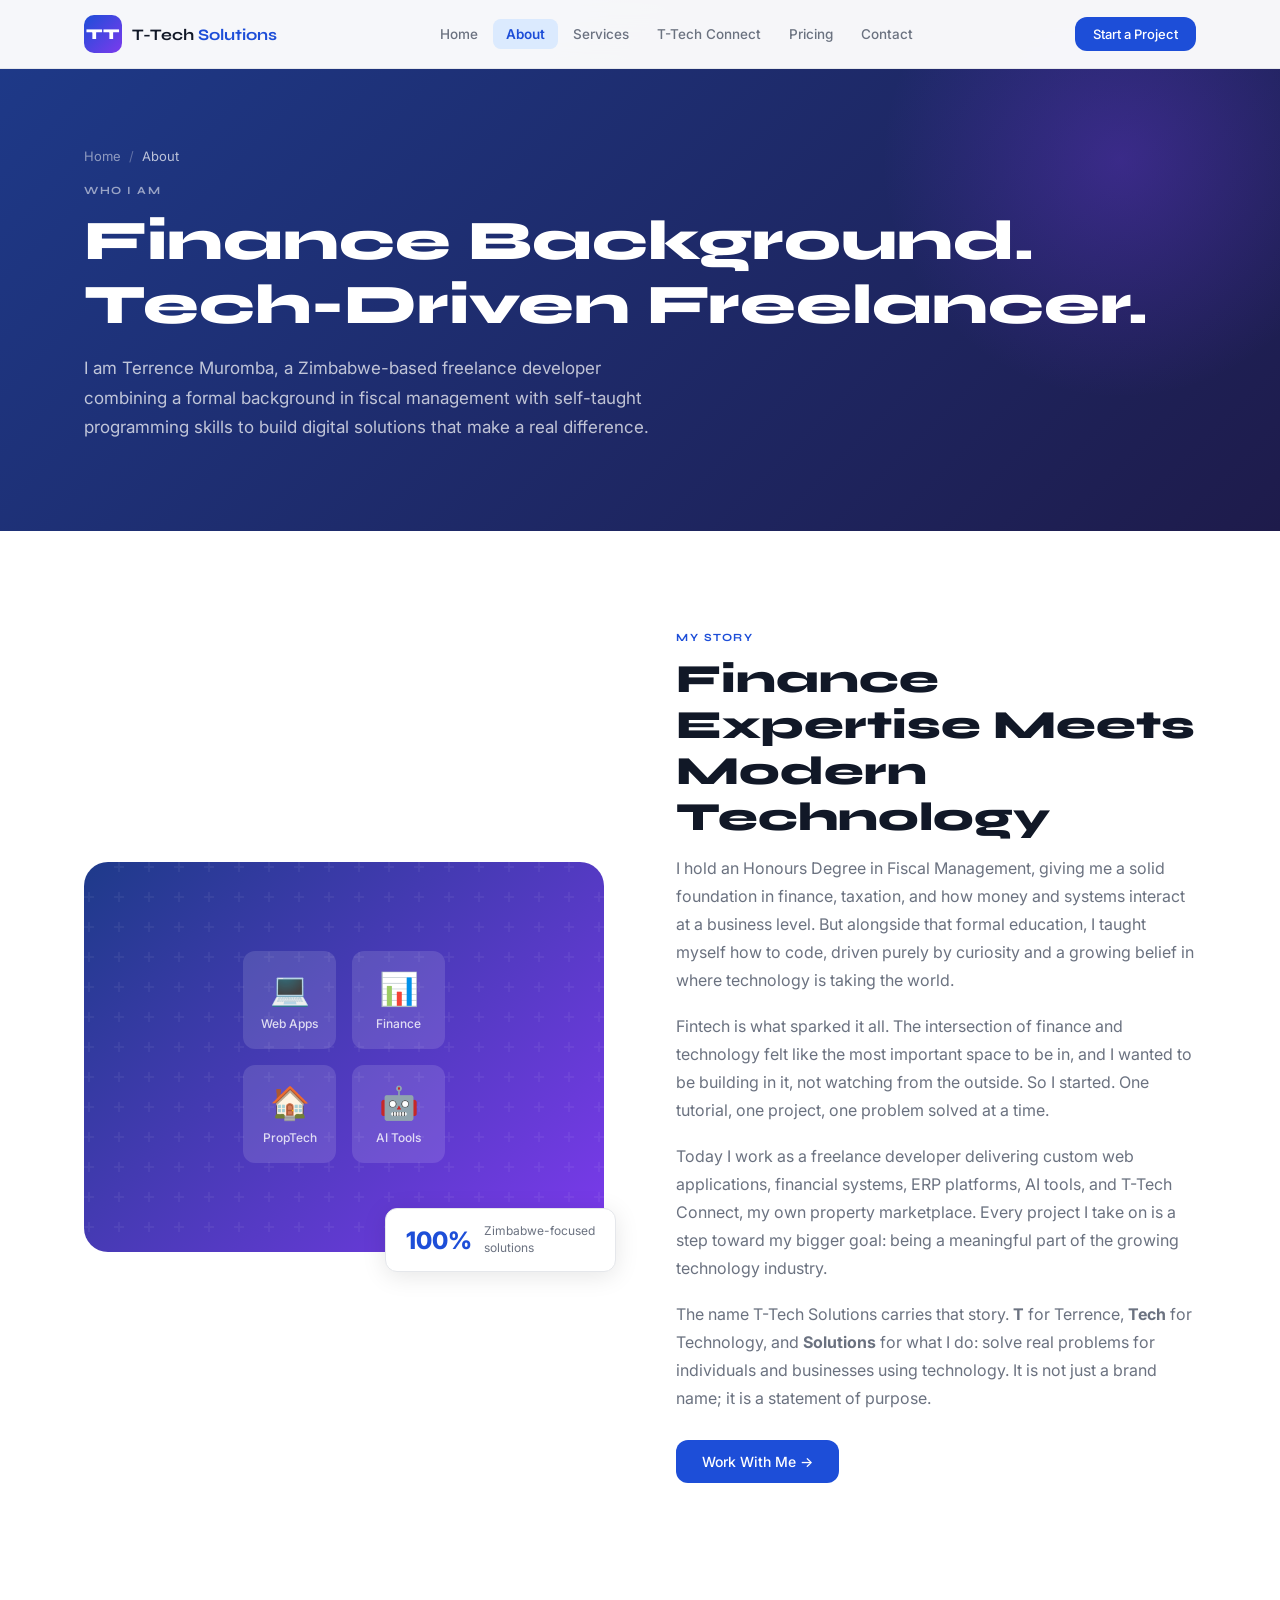
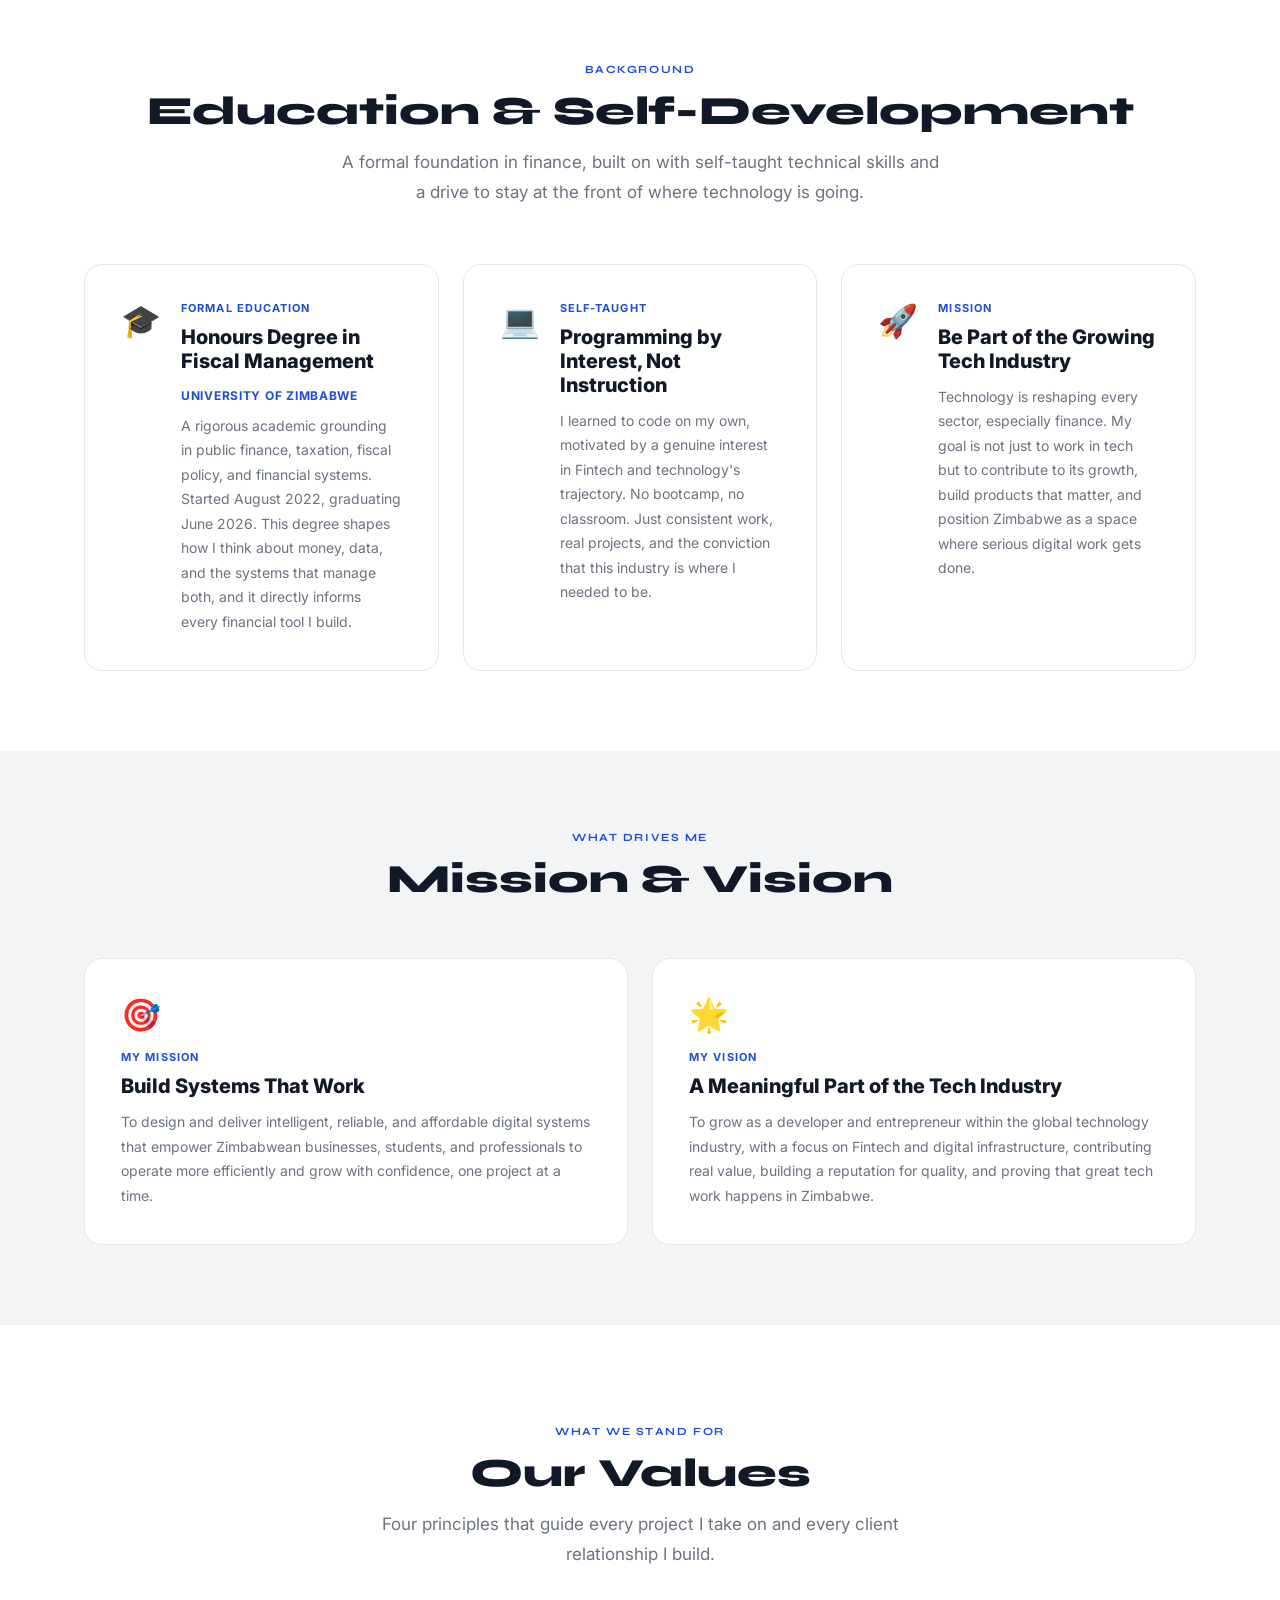
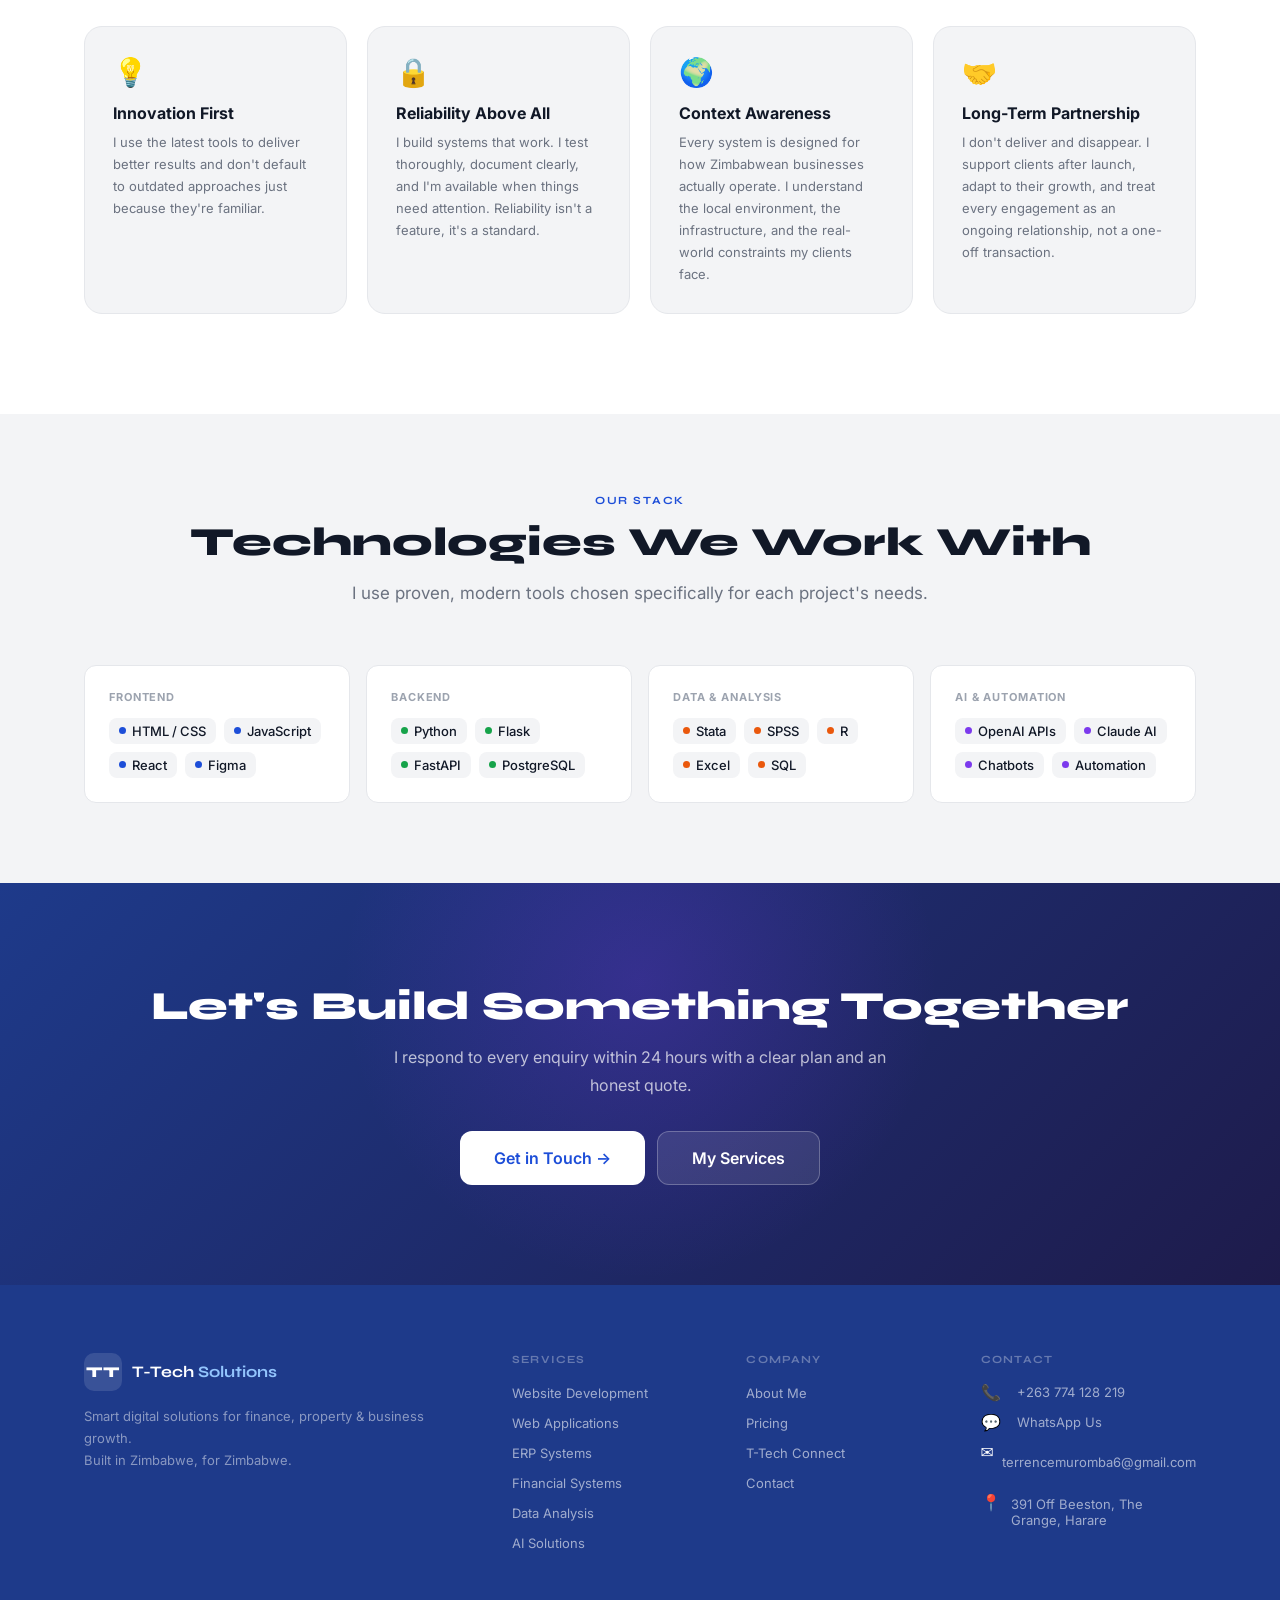
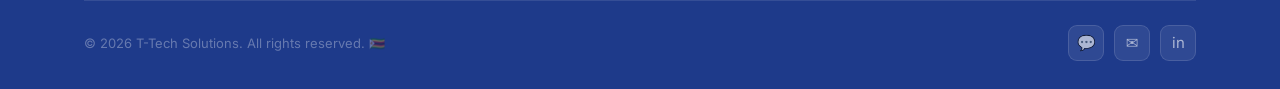
==== about.html @ e2981511 "to personel website" ====
<!DOCTYPE html>
<html lang="en">
<head>
  <meta charset="UTF-8"/>
  <meta name="viewport" content="width=device-width, initial-scale=1.0"/>
  <title>About — T-Tech Solutions</title>
  <meta name="description" content="Terrence Muromba is a Zimbabwe-based freelance developer with an Honours degree in Fiscal Management and a self-taught background in programming, driven by a passion for Fintech and technology."/>
  <link rel="preconnect" href="https://fonts.googleapis.com"/>
  <link href="https://fonts.googleapis.com/css2?family=Inter:wght@300;400;500;600;700;800&family=Syne:wght@600;700;800&display=swap" rel="stylesheet"/>
  <link rel="stylesheet" href="styles.css"/>
  <style>
    .about-grid { display:grid; grid-template-columns:1fr 1fr; gap:72px; align-items:center; padding:100px 0; }
    .about-visual { background:linear-gradient(135deg,var(--primary-dark),var(--accent)); border-radius:var(--radius-xl); aspect-ratio:4/3; display:flex; align-items:center; justify-content:center; position:relative; overflow:hidden; }
    .about-visual::before { content:''; position:absolute; inset:0; background:url("data:image/svg+xml,%3Csvg width='60' height='60' viewBox='0 0 60 60' xmlns='http://www.w3.org/2000/svg'%3E%3Cg fill='%23ffffff' fill-opacity='0.05'%3E%3Cpath d='M36 34v-4h-2v4h-4v2h4v4h2v-4h4v-2h-4zm0-30V0h-2v4h-4v2h4v4h2V6h4V4h-4zM6 34v-4H4v4H0v2h4v4h2v-4h4v-2H6zM6 4V0H4v4H0v2h4v4h2V6h4V4H6z'/%3E%3C/g%3E%3C/svg%3E"); }
    .icon-grid { display:grid; grid-template-columns:1fr 1fr; gap:16px; padding:32px; position:relative; z-index:1; }
    .icon-cell { background:rgba(255,255,255,.12); border-radius:12px; padding:18px; text-align:center; }
    .icon-cell .emoji { font-size:32px; margin-bottom:8px; }
    .icon-cell .label { font-size:12px; color:rgba(255,255,255,.8); font-weight:500; }
    .about-pill { position:absolute; bottom:-20px; right:-12px; background:#fff; border-radius:12px; box-shadow:var(--shadow-md); border:1px solid var(--border); padding:14px 20px; display:flex; align-items:center; gap:12px; }
    .pill-num { font-family:'Inter',sans-serif; font-size:24px; font-weight:800; color:var(--primary); }
    .pill-lbl { font-size:12px; color:var(--text-sec); line-height:1.4; }
    .about-visual-wrap { position:relative; }
    @media(max-width:900px){ .about-grid{grid-template-columns:1fr;} }

    .mission-vision { padding:80px 0; background:var(--bg); }
    .mv-grid { display:grid; grid-template-columns:1fr 1fr; gap:24px; }
    .mv-card { background:var(--white); border-radius:var(--radius-lg); padding:36px; border:1px solid var(--border); }
    .mv-icon { font-size:32px; margin-bottom:16px; }
    .mv-label { font-family:'Inter',sans-serif; font-size:11px; font-weight:700; letter-spacing:.1em; text-transform:uppercase; color:var(--primary); margin-bottom:10px; }
    .mv-title { font-family:'Inter',sans-serif; font-size:20px; font-weight:800; margin-bottom:12px; }
    .mv-text { font-size:14px; line-height:1.75; color:var(--text-sec); }
    @media(max-width:640px){ .mv-grid{grid-template-columns:1fr;} }

    .values { padding:100px 0; background:var(--white); }
    .values-grid { display:grid; grid-template-columns:repeat(auto-fit,minmax(240px,1fr)); gap:20px; }
    .val-card { background:var(--bg); border-radius:var(--radius-lg); padding:28px; border:1px solid var(--border); transition:all .25s; }
    .val-card:hover { background:var(--white); box-shadow:var(--shadow-md); transform:translateY(-3px); }
    .val-icon { font-size:28px; margin-bottom:14px; }
    .val-title { font-family:'Inter',sans-serif; font-size:16px; font-weight:700; margin-bottom:8px; }
    .val-desc { font-size:13px; color:var(--text-sec); line-height:1.7; }

    .stack { padding:80px 0; background:var(--bg); }
    .stack-grid { display:grid; grid-template-columns:repeat(auto-fit,minmax(200px,1fr)); gap:16px; }
    .stack-cat { background:var(--white); border-radius:var(--radius); padding:24px; border:1px solid var(--border); }
    .stack-label { font-size:11px; font-weight:700; letter-spacing:.08em; text-transform:uppercase; color:var(--text-muted); margin-bottom:14px; }
    .stack-items { display:flex; flex-wrap:wrap; gap:8px; }
    .stack-item { display:flex; align-items:center; gap:6px; font-size:13px; font-weight:500; background:var(--bg); padding:5px 10px; border-radius:8px; }
    .s-dot { width:7px; height:7px; border-radius:50%; flex-shrink:0; }
    .dot-blue{background:var(--primary);} .dot-green{background:var(--green);} .dot-purple{background:#7c3aed;} .dot-orange{background:#ea580c;}
  </style>
</head>
<body>

<!-- NAV -->
<nav>
  <div class="container">
    <div class="nav-inner">
      <a href="index.html" class="nav-logo">
        <div class="logo-mark">TT</div>
        <span class="logo-name">T-Tech <span>Solutions</span></span>
      </a>
      <div class="nav-links">
        <a href="index.html">Home</a>
        <a href="about.html" class="active">About</a>
        <a href="services.html">Services</a>
        <a href="connect.html">T-Tech Connect</a>
        <a href="pricing.html">Pricing</a>
        <a href="contact.html">Contact</a>
      </div>
      <div class="nav-cta"><a href="contact.html" class="btn btn-primary btn-sm">Start a Project</a></div>
      <button class="hamburger" aria-label="Open menu" aria-expanded="false">
        <svg width="22" height="22" viewBox="0 0 24 24" fill="none" stroke="#374151" stroke-width="2"><line x1="3" y1="6" x2="21" y2="6"/><line x1="3" y1="12" x2="21" y2="12"/><line x1="3" y1="18" x2="21" y2="18"/></svg>
      </button>
    </div>
  </div>
</nav>
<div class="mobile-menu">
  <a href="index.html">Home</a><a href="about.html" class="active">About</a><a href="services.html">Services</a>
  <a href="connect.html">T-Tech Connect</a><a href="pricing.html">Pricing</a><a href="contact.html">Contact</a>
  <a href="contact.html" class="btn btn-primary btn-full" style="margin-top:20px;">Start a Project</a>
</div>

<!-- PAGE HERO -->
<section class="page-hero">
  <div class="container">
    <div class="page-hero-content">
      <div class="breadcrumb"><a href="index.html">Home</a><span>/</span><span style="color:rgba(255,255,255,.7);">About</span></div>
      <span class="eyebrow">Who I Am</span>
      <h1>Finance Background.<br/>Tech-Driven Freelancer.</h1>
      <p class="lead">I am Terrence Muromba, a Zimbabwe-based freelance developer combining a formal background in fiscal management with self-taught programming skills to build digital solutions that make a real difference.</p>
    </div>
  </div>
</section>

<!-- ABOUT SECTION -->
<div class="container">
  <div class="about-grid">
    <div class="about-visual-wrap reveal">
      <div class="about-visual">
        <div class="icon-grid">
          <div class="icon-cell"><div class="emoji">💻</div><div class="label">Web Apps</div></div>
          <div class="icon-cell"><div class="emoji">📊</div><div class="label">Finance</div></div>
          <div class="icon-cell"><div class="emoji">🏠</div><div class="label">PropTech</div></div>
          <div class="icon-cell"><div class="emoji">🤖</div><div class="label">AI Tools</div></div>
        </div>
      </div>
      <div class="about-pill">
        <div class="pill-num">100%</div>
        <div class="pill-lbl">Zimbabwe-focused<br/>solutions</div>
      </div>
    </div>
    <div class="reveal s1">
      <span class="eyebrow">My Story</span>
      <h2>Finance Expertise Meets Modern Technology</h2>
      <p style="margin-bottom:18px;">I hold an Honours Degree in Fiscal Management, giving me a solid foundation in finance, taxation, and how money and systems interact at a business level. But alongside that formal education, I taught myself how to code, driven purely by curiosity and a growing belief in where technology is taking the world.</p>
      <p style="margin-bottom:18px;">Fintech is what sparked it all. The intersection of finance and technology felt like the most important space to be in, and I wanted to be building in it, not watching from the outside. So I started. One tutorial, one project, one problem solved at a time.</p>
      <p style="margin-bottom:18px;">Today I work as a freelance developer delivering custom web applications, financial systems, ERP platforms, AI tools, and T-Tech Connect, my own property marketplace. Every project I take on is a step toward my bigger goal: being a meaningful part of the growing technology industry.</p>
      <p>The name T-Tech Solutions carries that story. <strong>T</strong> for Terrence, <strong>Tech</strong> for Technology, and <strong>Solutions</strong> for what I do: solve real problems for individuals and businesses using technology. It is not just a brand name; it is a statement of purpose.</p>
      <div style="margin-top:28px;">
        <a href="contact.html" class="btn btn-primary">Work With Me →</a>
      </div>
    </div>
  </div>
</div>

<!-- EDUCATION & BACKGROUND -->
<section style="padding:80px 0;background:var(--white);">
  <div class="container">
    <div class="section-header text-center reveal">
      <span class="eyebrow">Background</span>
      <h2>Education &amp; Self-Development</h2>
      <p class="lead">A formal foundation in finance, built on with self-taught technical skills and a drive to stay at the front of where technology is going.</p>
    </div>
    <div style="display:grid;grid-template-columns:repeat(auto-fit,minmax(280px,1fr));gap:24px;margin-top:40px;">
      <div class="mv-card reveal" style="display:flex;gap:20px;align-items:flex-start;">
        <div style="font-size:32px;flex-shrink:0;">🎓</div>
        <div>
          <div class="mv-label">Formal Education</div>
          <div class="mv-title">Honours Degree in Fiscal Management</div>
          <p style="font-size:12px;font-weight:700;color:var(--primary);margin-bottom:8px;text-transform:uppercase;letter-spacing:.06em;">University of Zimbabwe</p>
          <p class="mv-text">A rigorous academic grounding in public finance, taxation, fiscal policy, and financial systems. Started August 2022, graduating June 2026. This degree shapes how I think about money, data, and the systems that manage both, and it directly informs every financial tool I build.</p>
        </div>
      </div>
      <div class="mv-card reveal s1" style="display:flex;gap:20px;align-items:flex-start;">
        <div style="font-size:32px;flex-shrink:0;">💻</div>
        <div>
          <div class="mv-label">Self-Taught</div>
          <div class="mv-title">Programming by Interest, Not Instruction</div>
          <p class="mv-text">I learned to code on my own, motivated by a genuine interest in Fintech and technology's trajectory. No bootcamp, no classroom. Just consistent work, real projects, and the conviction that this industry is where I needed to be.</p>
        </div>
      </div>
      <div class="mv-card reveal s2" style="display:flex;gap:20px;align-items:flex-start;">
        <div style="font-size:32px;flex-shrink:0;">🚀</div>
        <div>
          <div class="mv-label">Mission</div>
          <div class="mv-title">Be Part of the Growing Tech Industry</div>
          <p class="mv-text">Technology is reshaping every sector, especially finance. My goal is not just to work in tech but to contribute to its growth, build products that matter, and position Zimbabwe as a space where serious digital work gets done.</p>
        </div>
      </div>
    </div>
  </div>
</section>

<!-- MISSION & VISION -->
<section class="mission-vision">
  <div class="container">
    <div class="section-header text-center reveal">
      <span class="eyebrow">What Drives Me</span>
      <h2>Mission &amp; Vision</h2>
    </div>
    <div class="mv-grid">
      <div class="mv-card reveal">
        <div class="mv-icon">🎯</div>
        <div class="mv-label">My Mission</div>
        <div class="mv-title">Build Systems That Work</div>
        <p class="mv-text">To design and deliver intelligent, reliable, and affordable digital systems that empower Zimbabwean businesses, students, and professionals to operate more efficiently and grow with confidence, one project at a time.</p>
      </div>
      <div class="mv-card reveal s1">
        <div class="mv-icon">🌟</div>
        <div class="mv-label">My Vision</div>
        <div class="mv-title">A Meaningful Part of the Tech Industry</div>
        <p class="mv-text">To grow as a developer and entrepreneur within the global technology industry, with a focus on Fintech and digital infrastructure, contributing real value, building a reputation for quality, and proving that great tech work happens in Zimbabwe.</p>
      </div>
    </div>
  </div>
</section>

<!-- VALUES -->
<section class="values">
  <div class="container">
    <div class="section-header text-center reveal">
      <span class="eyebrow">What We Stand For</span>
      <h2>Our Values</h2>
      <p class="lead">Four principles that guide every project I take on and every client relationship I build.</p>
    </div>
    <div class="values-grid">
      <div class="val-card reveal">
        <div class="val-icon">💡</div>
        <div class="val-title">Innovation First</div>
        <p class="val-desc">I use the latest tools to deliver better results and don't default to outdated approaches just because they're familiar.</p>
      </div>
      <div class="val-card reveal s1">
        <div class="val-icon">🔒</div>
        <div class="val-title">Reliability Above All</div>
        <p class="val-desc">I build systems that work. I test thoroughly, document clearly, and I'm available when things need attention. Reliability isn't a feature, it's a standard.</p>
      </div>
      <div class="val-card reveal s2">
        <div class="val-icon">🌍</div>
        <div class="val-title">Context Awareness</div>
        <p class="val-desc">Every system is designed for how Zimbabwean businesses actually operate. I understand the local environment, the infrastructure, and the real-world constraints my clients face.</p>
      </div>
      <div class="val-card reveal s3">
        <div class="val-icon">🤝</div>
        <div class="val-title">Long-Term Partnership</div>
        <p class="val-desc">I don't deliver and disappear. I support clients after launch, adapt to their growth, and treat every engagement as an ongoing relationship, not a one-off transaction.</p>
      </div>
    </div>
  </div>
</section>

<!-- TECH STACK -->
<section class="stack">
  <div class="container">
    <div class="section-header text-center reveal">
      <span class="eyebrow">Our Stack</span>
      <h2>Technologies We Work With</h2>
      <p class="lead">I use proven, modern tools chosen specifically for each project's needs.</p>
    </div>
    <div class="stack-grid">
      <div class="stack-cat reveal">
        <div class="stack-label">Frontend</div>
        <div class="stack-items">
          <div class="stack-item"><div class="s-dot dot-blue"></div>HTML / CSS</div>
          <div class="stack-item"><div class="s-dot dot-blue"></div>JavaScript</div>
          <div class="stack-item"><div class="s-dot dot-blue"></div>React</div>
          <div class="stack-item"><div class="s-dot dot-blue"></div>Figma</div>
        </div>
      </div>
      <div class="stack-cat reveal s1">
        <div class="stack-label">Backend</div>
        <div class="stack-items">
          <div class="stack-item"><div class="s-dot dot-green"></div>Python</div>
          <div class="stack-item"><div class="s-dot dot-green"></div>Flask</div>
          <div class="stack-item"><div class="s-dot dot-green"></div>FastAPI</div>
          <div class="stack-item"><div class="s-dot dot-green"></div>PostgreSQL</div>
        </div>
      </div>
      <div class="stack-cat reveal s2">
        <div class="stack-label">Data &amp; Analysis</div>
        <div class="stack-items">
          <div class="stack-item"><div class="s-dot dot-orange"></div>Stata</div>
          <div class="stack-item"><div class="s-dot dot-orange"></div>SPSS</div>
          <div class="stack-item"><div class="s-dot dot-orange"></div>R</div>
          <div class="stack-item"><div class="s-dot dot-orange"></div>Excel</div>
          <div class="stack-item"><div class="s-dot dot-orange"></div>SQL</div>
        </div>
      </div>
      <div class="stack-cat reveal s3">
        <div class="stack-label">AI &amp; Automation</div>
        <div class="stack-items">
          <div class="stack-item"><div class="s-dot dot-purple"></div>OpenAI APIs</div>
          <div class="stack-item"><div class="s-dot dot-purple"></div>Claude AI</div>
          <div class="stack-item"><div class="s-dot dot-purple"></div>Chatbots</div>
          <div class="stack-item"><div class="s-dot dot-purple"></div>Automation</div>
        </div>
      </div>
    </div>
  </div>
</section>

<!-- CTA -->
<section class="cta-section">
  <div class="container">
    <h2>Let's Build Something Together</h2>
    <p>I respond to every enquiry within 24 hours with a clear plan and an honest quote.</p>
    <div class="cta-buttons">
      <a href="contact.html" class="btn btn-white btn-lg">Get in Touch →</a>
      <a href="services.html" class="btn btn-ghost btn-lg">My Services</a>
    </div>
  </div>
</section>

<!-- FOOTER -->
<footer>
  <div class="container">
    <div class="footer-grid">
      <div>
        <div class="footer-logo"><div class="logo-mark">TT</div><span class="logo-name">T-Tech <span>Solutions</span></span></div>
        <p class="footer-tagline">Smart digital solutions for finance, property &amp; business growth.<br/>Built in Zimbabwe, for Zimbabwe.</p>
      </div>
      <div>
        <div class="footer-col-title">Services</div>
        <ul class="footer-links">
          <li><a href="services.html">Website Development</a></li>
          <li><a href="services.html">Web Applications</a></li>
          <li><a href="services.html">ERP Systems</a></li>
          <li><a href="services.html">Financial Systems</a></li>
          <li><a href="services.html">Data Analysis</a></li>
          <li><a href="services.html">AI Solutions</a></li>
        </ul>
      </div>
      <div>
        <div class="footer-col-title">Company</div>
        <ul class="footer-links">
          <li><a href="about.html">About Me</a></li>
          <li><a href="pricing.html">Pricing</a></li>
          <li><a href="connect.html">T-Tech Connect</a></li>
          <li><a href="contact.html">Contact</a></li>
        </ul>
      </div>
      <div>
        <div class="footer-col-title">Contact</div>
        <div class="footer-contact-row">📞 &nbsp;<a href="tel:+263774128219">+263 774 128 219</a></div>
        <div class="footer-contact-row">💬 &nbsp;<a href="https://wa.me/263774128219" target="_blank" rel="noopener">WhatsApp Us</a></div>
        <div class="footer-contact-row">✉️ &nbsp;<a href="mailto:terrencemuromba6@gmail.com">terrencemuromba6@gmail.com</a></div>
        <div class="footer-contact-row">📍 &nbsp;<span>391 Off Beeston, The Grange, Harare</span></div>
      </div>
    </div>
    <div class="footer-bottom">
      <div class="footer-copy">© 2026 T-Tech Solutions. All rights reserved. 🇿🇼</div>
      <div class="footer-social">
        <a href="https://wa.me/263774128219" target="_blank" rel="noopener" class="social-btn">💬</a>
        <a href="mailto:terrencemuromba6@gmail.com" class="social-btn">✉</a>
        <a href="#" class="social-btn">in</a>
      </div>
    </div>
  </div>
</footer>
<script src="script.js"></script>
</body>
</html>
---- styles.css ----
/* ============================================================
   T-Tech Solutions — Shared Stylesheet
   ============================================================ */

@import url('https://fonts.googleapis.com/css2?family=Inter:wght@300;400;500;600;700;800&family=Syne:wght@600;700;800&display=swap');

/* ── Variables ─────────────────────────────────────────────── */
:root {
  --primary:       #1d4ed8;
  --primary-dark:  #1e3a8a;
  --primary-light: #dbeafe;
  --accent:        #7c3aed;
  --green:         #16a34a;
  --green-light:   #dcfce7;
  --text:          #111827;
  --text-sec:      #6b7280;
  --text-muted:    #9ca3af;
  --bg:            #f3f4f6;
  --bg-soft:       #f9fafb;
  --white:         #ffffff;
  --border:        #e5e7eb;
  --shadow-sm:     0 1px 3px rgba(0,0,0,.08), 0 4px 16px rgba(0,0,0,.05);
  --shadow-md:     0 4px 24px rgba(0,0,0,.1);
  --shadow-lg:     0 8px 40px rgba(0,0,0,.13);
  --radius:        12px;
  --radius-lg:     18px;
  --radius-xl:     24px;
}

/* ── Reset ─────────────────────────────────────────────────── */
*, *::before, *::after { margin: 0; padding: 0; box-sizing: border-box; }
html { scroll-behavior: smooth; }
body {
  font-family: 'Inter', system-ui, -apple-system, 'Segoe UI', Roboto, 'Helvetica Neue', Arial, 'Noto Sans', 'Liberation Sans', sans-serif;
  color: var(--text);
  background: var(--white);
  overflow-x: hidden;
  -webkit-font-smoothing: antialiased;
}
img { max-width: 100%; height: auto; display: block; }
a { text-decoration: none; color: inherit; }
ul { list-style: none; }

/* ── Layout ────────────────────────────────────────────────── */
.container { max-width: 1160px; margin: 0 auto; padding: 0 24px; }
.section     { padding: 100px 0; }
.section-sm  { padding: 64px 0; }

/* ── Typography ────────────────────────────────────────────── */
.eyebrow {
  font-family: 'Syne', sans-serif;
  font-size: 11px; font-weight: 700;
  letter-spacing: .14em; text-transform: uppercase;
  color: var(--primary); margin-bottom: 12px;
  display: block;
}
h1, h2, h3, h4 {
  font-family: 'Syne', sans-serif;
  font-weight: 800; line-height: 1.15; color: var(--text);
}
h1 { font-size: clamp(34px, 5vw, 56px); }
h2 { font-size: clamp(26px, 4vw, 40px); margin-bottom: 14px; }
h3 { font-size: clamp(18px, 2.5vw, 22px); font-weight: 700; margin-bottom: 8px; }
h4 { font-size: 15px; font-weight: 700; margin-bottom: 6px; }
p  { line-height: 1.75; color: var(--text-sec); }
.lead {
  font-size: 17px; line-height: 1.75;
  color: var(--text-sec); max-width: 600px;
  margin-top: 12px;
}
.text-center { text-align: center; }
.text-center .lead { margin: 12px auto 0; }
.grad-text {
  background: linear-gradient(135deg, var(--primary), var(--accent));
  -webkit-background-clip: text;
  -webkit-text-fill-color: transparent;
  background-clip: text;
}

/* ── Buttons ───────────────────────────────────────────────── */
.btn {
  display: inline-flex; align-items: center; gap: 8px;
  padding: 13px 26px; border-radius: var(--radius);
  font-size: 14px; font-weight: 500;
  font-family: 'Inter', sans-serif;
  cursor: pointer; border: none;
  transition: all .2s; text-decoration: none;
  white-space: nowrap;
}
.btn-primary  { background: var(--primary); color: #fff; }
.btn-primary:hover { background: var(--primary-dark); transform: translateY(-1px); box-shadow: 0 6px 20px rgba(29,78,216,.3); }
.btn-outline  { background: transparent; color: var(--primary); border: 1.5px solid var(--primary); }
.btn-outline:hover { background: var(--primary-light); }
.btn-white    { background: #fff; color: var(--primary); }
.btn-white:hover { background: var(--primary-light); }
.btn-ghost    { background: rgba(255,255,255,.1); color: #fff; border: 1px solid rgba(255,255,255,.25); }
.btn-ghost:hover { background: rgba(255,255,255,.2); }
.btn-green    { background: var(--green); color: #fff; }
.btn-green:hover { background: #15803d; transform: translateY(-1px); box-shadow: 0 6px 20px rgba(22,163,74,.3); }
.btn-sm   { padding: 9px 18px; font-size: 13px; }
.btn-lg   { padding: 16px 34px; font-size: 16px; font-weight: 600; }
.btn-full { width: 100%; justify-content: center; }

/* ── Badges ────────────────────────────────────────────────── */
.badge { display: inline-block; font-size: 11px; font-weight: 600; letter-spacing: .03em; padding: 4px 12px; border-radius: 99px; }
.badge-blue   { background: var(--primary-light); color: var(--primary); }
.badge-green  { background: var(--green-light);   color: var(--green);   }
.badge-purple { background: #ede9fe; color: #7c3aed; }

/* ── Icon Boxes ────────────────────────────────────────────── */
.icon-box {
  width: 52px; height: 52px; border-radius: 14px;
  display: flex; align-items: center; justify-content: center;
  font-size: 22px; flex-shrink: 0;
}
.ib-blue   { background: var(--primary-light); }
.ib-green  { background: var(--green-light);   }
.ib-purple { background: #ede9fe; }
.ib-orange { background: #ffedd5; }
.ib-teal   { background: #ccfbf1; }
.ib-pink   { background: #fce7f3; }

/* ── Cards ─────────────────────────────────────────────────── */
.card {
  background: var(--white); border-radius: var(--radius-lg);
  border: 1px solid var(--border); overflow: hidden;
}
.card-body { padding: 28px; }
.card-hover { transition: all .25s; position: relative; overflow: hidden; }
.card-hover::before {
  content: ''; position: absolute; top: 0; left: 0; right: 0;
  height: 3px;
  background: linear-gradient(90deg, var(--primary), var(--accent));
  transform: scaleX(0); transform-origin: left; transition: transform .3s;
}
.card-hover:hover { box-shadow: var(--shadow-lg); transform: translateY(-4px); border-color: transparent; }
.card-hover:hover::before { transform: scaleX(1); }

/* ── Check List ────────────────────────────────────────────── */
.check-list { display: flex; flex-direction: column; gap: 12px; }
.check-list li { display: flex; align-items: flex-start; gap: 10px; font-size: 14px; color: var(--text-sec); }
.check-icon {
  width: 20px; height: 20px; border-radius: 6px;
  background: var(--green-light); color: var(--green);
  display: flex; align-items: center; justify-content: center;
  font-size: 11px; font-weight: 700; flex-shrink: 0; margin-top: 1px;
}
.check-icon-dark {
  background: rgba(74,222,128,.15);
  border: 1px solid rgba(74,222,128,.3);
  color: #4ade80;
}

/* ── Section Header ────────────────────────────────────────── */
.section-header { margin-bottom: 56px; }

/* ── Trust Bar ─────────────────────────────────────────────── */
.trust-bar {
  background: var(--bg);
  border-top: 1px solid var(--border);
  border-bottom: 1px solid var(--border);
  padding: 20px 0;
}
.trust-inner {
  display: flex; align-items: center;
  justify-content: center; gap: 40px; flex-wrap: wrap;
}
.trust-item {
  display: flex; align-items: center; gap: 8px;
  font-size: 13px; color: var(--text-sec); font-weight: 500;
}

/* ── Stats Bar ─────────────────────────────────────────────── */
.stats-bar { padding: 56px 0; background: var(--white); }
.stats-grid {
  display: grid; grid-template-columns: repeat(4, 1fr);
  gap: 32px; text-align: center;
}
.stat-num {
  font-family: 'Syne', sans-serif; font-size: 38px;
  font-weight: 800; color: var(--primary);
}
.stat-lbl { font-size: 13px; color: var(--text-muted); margin-top: 4px; }
@media(max-width: 640px) { .stats-grid { grid-template-columns: repeat(2,1fr); } }

/* ── CTA Section ───────────────────────────────────────────── */
.cta-section {
  padding: 100px 0;
  background: linear-gradient(135deg, var(--primary-dark) 0%, #1e1b4b 100%);
  text-align: center; position: relative; overflow: hidden;
}
.cta-section::before {
  content: ''; position: absolute;
  top: -50%; left: 50%; transform: translateX(-50%);
  width: 600px; height: 600px;
  background: radial-gradient(circle, rgba(124,58,237,.25), transparent 70%);
  pointer-events: none;
}
.cta-section h2   { color: #fff; position: relative; }
.cta-section p    { color: rgba(255,255,255,.7); margin: 14px auto 32px; max-width: 520px; position: relative; font-size: 16px; }
.cta-buttons      { display: flex; gap: 12px; justify-content: center; flex-wrap: wrap; position: relative; }

/* ── Form ──────────────────────────────────────────────────── */
.form-group  { margin-bottom: 18px; }
.form-label  { display: block; font-size: 13px; font-weight: 500; color: var(--text); margin-bottom: 6px; }
.form-control {
  width: 100%; background: var(--bg-soft);
  border: 1.5px solid var(--border);
  border-radius: var(--radius); padding: 12px 14px;
  font-size: 14px; color: var(--text);
  font-family: 'Inter', sans-serif;
  transition: all .2s; outline: none;
}
.form-control:focus {
  border-color: var(--primary); background: #fff;
  box-shadow: 0 0 0 3px rgba(29,78,216,.1);
}
textarea.form-control { resize: vertical; min-height: 130px; }
.form-row { display: grid; grid-template-columns: 1fr 1fr; gap: 16px; }
@media(max-width: 640px) { .form-row { grid-template-columns: 1fr; } }

/* ── Page Hero (inner pages) ───────────────────────────────── */
.page-hero {
  padding: 148px 0 88px;
  background: linear-gradient(135deg, var(--primary-dark) 0%, #1e1b4b 100%);
  position: relative; overflow: hidden;
}
.page-hero::before {
  content: ''; position: absolute;
  top: -80px; right: -80px;
  width: 480px; height: 480px;
  background: radial-gradient(circle, rgba(124,58,237,.3), transparent 70%);
  pointer-events: none;
}
.page-hero-content { position: relative; z-index: 1; }
.page-hero .eyebrow { color: rgba(255,255,255,.55); }
.page-hero h1 { color: #fff; margin-bottom: 16px; }
.page-hero .lead { color: rgba(255,255,255,.72); }

/* ── Breadcrumb ────────────────────────────────────────────── */
.breadcrumb { display: flex; align-items: center; gap: 8px; margin-bottom: 20px; }
.breadcrumb a { font-size: 13px; color: rgba(255,255,255,.5); transition: color .2s; }
.breadcrumb a:hover { color: rgba(255,255,255,.9); }
.breadcrumb span { font-size: 13px; color: rgba(255,255,255,.3); }

/* ── NAV ───────────────────────────────────────────────────── */
nav {
  position: fixed; top: 0; left: 0; right: 0; z-index: 200;
  background: rgba(255,255,255,.96);
  backdrop-filter: blur(16px);
  border-bottom: 1px solid var(--border);
}
.nav-inner {
  display: flex; align-items: center;
  justify-content: space-between; height: 68px;
}
.nav-logo { display: flex; align-items: center; gap: 10px; }
.logo-mark {
  width: 38px; height: 38px; border-radius: 10px;
  background: linear-gradient(135deg, var(--primary), var(--accent));
  display: flex; align-items: center; justify-content: center;
  color: #fff; font-family: 'Syne', sans-serif;
  font-weight: 800; font-size: 15px; flex-shrink: 0;
}
.logo-name { font-family: 'Syne', sans-serif; font-weight: 700; font-size: 16px; color: var(--text); }
.logo-name span { color: var(--primary); }
.nav-links { display: flex; align-items: center; gap: 2px; }
.nav-links a {
  font-size: 13.5px; color: var(--text-sec);
  padding: 7px 13px; border-radius: 8px;
  font-weight: 500; transition: all .18s;
}
.nav-links a:hover { color: var(--primary); background: var(--primary-light); }
.nav-links a.active { color: var(--primary); background: var(--primary-light); font-weight: 600; }
.nav-cta { display: flex; align-items: center; gap: 10px; }
.hamburger { display: none; background: none; border: none; cursor: pointer; padding: 6px; }
.mobile-menu {
  display: none; position: fixed;
  top: 68px; left: 0; right: 0; bottom: 0;
  background: #fff; z-index: 199;
  padding: 20px 24px; overflow-y: auto;
  flex-direction: column; gap: 4px;
}
.mobile-menu.open { display: flex; }
.mobile-menu a {
  font-size: 16px; font-weight: 500; color: var(--text);
  padding: 14px 0; border-bottom: 1px solid var(--border);
}
.mobile-menu a.active { color: var(--primary); }
.mobile-menu .btn { margin-top: 20px; }
@media(max-width: 860px) {
  .nav-links, .nav-cta { display: none; }
  .hamburger { display: block; }
}

/* ── FOOTER ────────────────────────────────────────────────── */
footer { background: var(--primary-dark); color: #fff; padding: 68px 0 28px; }
.footer-grid {
  display: grid;
  grid-template-columns: 2fr 1fr 1fr 1fr;
  gap: 40px; margin-bottom: 48px;
}
.footer-logo { display: flex; align-items: center; gap: 10px; margin-bottom: 14px; }
.footer-logo .logo-mark { background: rgba(255,255,255,.12); }
.footer-logo .logo-name { color: #fff; }
.footer-logo .logo-name span { color: #93c5fd; }
.footer-tagline { font-size: 13px; color: rgba(255,255,255,.48); line-height: 1.7; }
.footer-col-title {
  font-family: 'Syne', sans-serif; font-size: 11px;
  font-weight: 700; letter-spacing: .1em; text-transform: uppercase;
  color: rgba(255,255,255,.32); margin-bottom: 16px;
}
.footer-links { display: flex; flex-direction: column; gap: 10px; }
.footer-links a { font-size: 13px; color: rgba(255,255,255,.58); transition: color .2s; }
.footer-links a:hover { color: #fff; }
.footer-contact-row { display: flex; align-items: center; gap: 8px; margin-bottom: 10px; }
.footer-contact-row a { font-size: 13px; color: rgba(255,255,255,.58); transition: color .2s; }
.footer-contact-row a:hover { color: #fff; }
.footer-contact-row span { font-size: 13px; color: rgba(255,255,255,.58); }
.footer-bottom {
  border-top: 1px solid rgba(255,255,255,.1);
  padding-top: 24px;
  display: flex; align-items: center;
  justify-content: space-between; flex-wrap: wrap; gap: 12px;
}
.footer-copy { font-size: 13px; color: rgba(255,255,255,.32); }
.footer-social { display: flex; gap: 10px; }
.social-btn {
  width: 36px; height: 36px; border-radius: 9px;
  background: rgba(255,255,255,.08);
  border: 1px solid rgba(255,255,255,.12);
  color: rgba(255,255,255,.6);
  display: flex; align-items: center; justify-content: center;
  font-size: 15px; transition: all .2s;
}
.social-btn:hover { background: rgba(255,255,255,.16); color: #fff; }
@media(max-width: 768px) {
  .footer-grid { grid-template-columns: 1fr 1fr; }
  .footer-grid > div:first-child { grid-column: 1/-1; }
}
@media(max-width: 480px) {
  .footer-grid { grid-template-columns: 1fr; }
}

/* ── Scroll Reveal ─────────────────────────────────────────── */
.reveal { opacity: 0; transform: translateY(22px); transition: opacity .6s ease, transform .6s ease; }
.reveal.visible { opacity: 1; transform: none; }
.s1 { transition-delay: .08s; }
.s2 { transition-delay: .16s; }
.s3 { transition-delay: .24s; }
.s4 { transition-delay: .32s; }

/* ── Pulse dot ─────────────────────────────────────────────── */
.pulse-dot { width: 8px; height: 8px; border-radius: 50%; background: var(--green); animation: pulse 2s infinite; }
@keyframes pulse { 0%,100%{opacity:1;transform:scale(1);} 50%{opacity:.55;transform:scale(1.25);} }

/* ── Divider ───────────────────────────────────────────────── */
hr { border: none; border-top: 1px solid var(--border); }
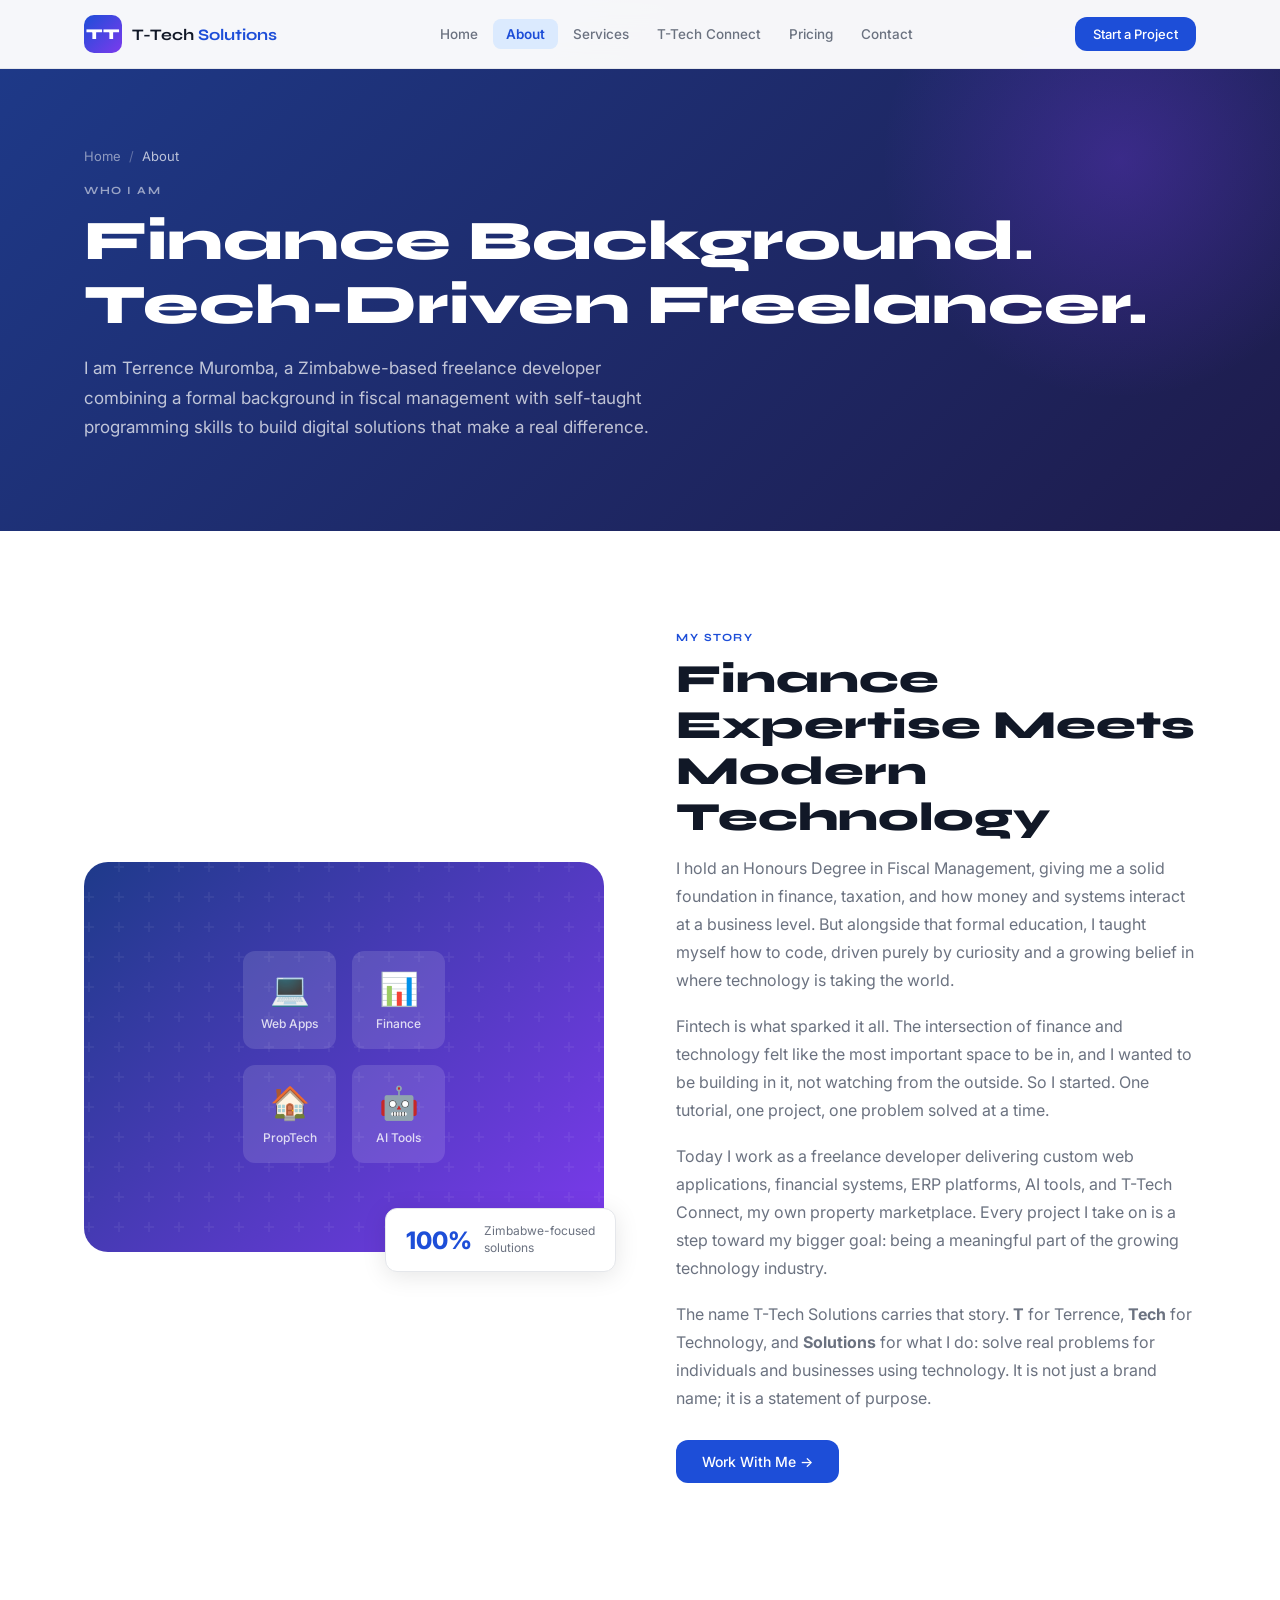
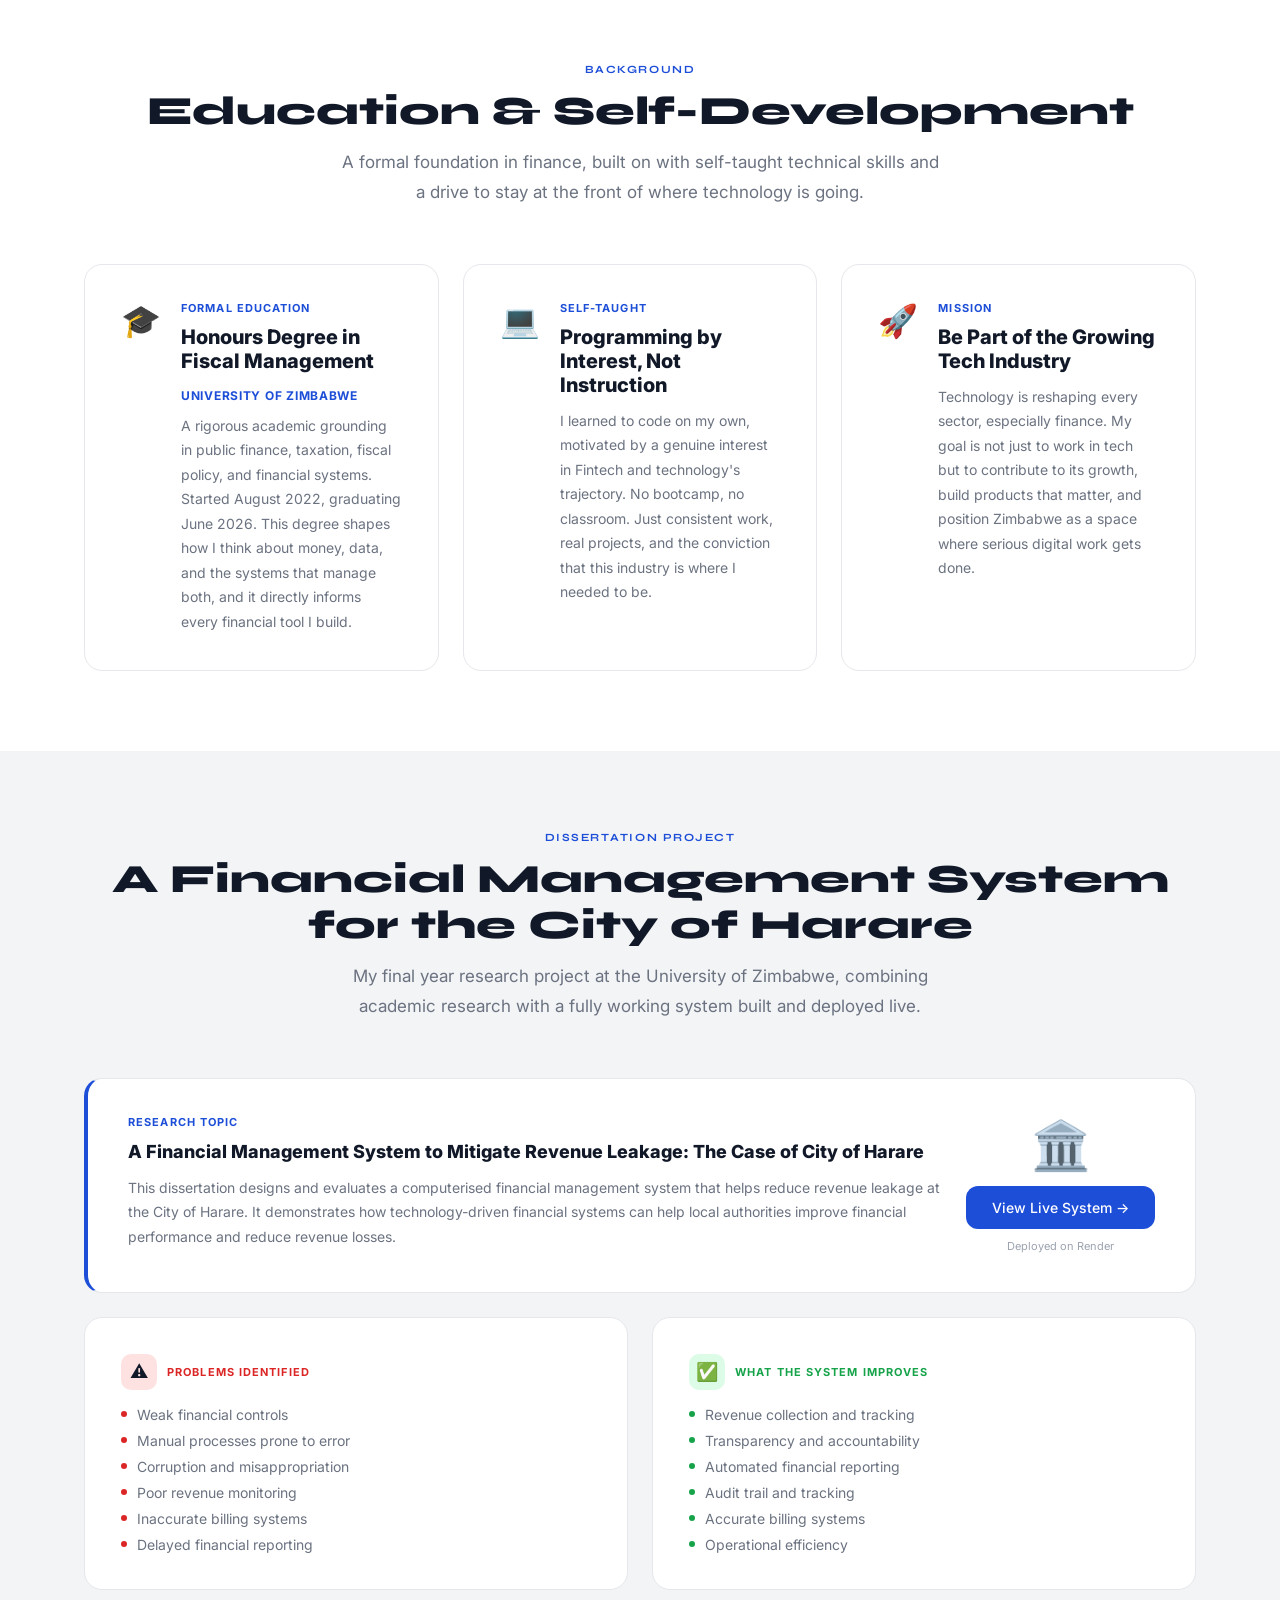
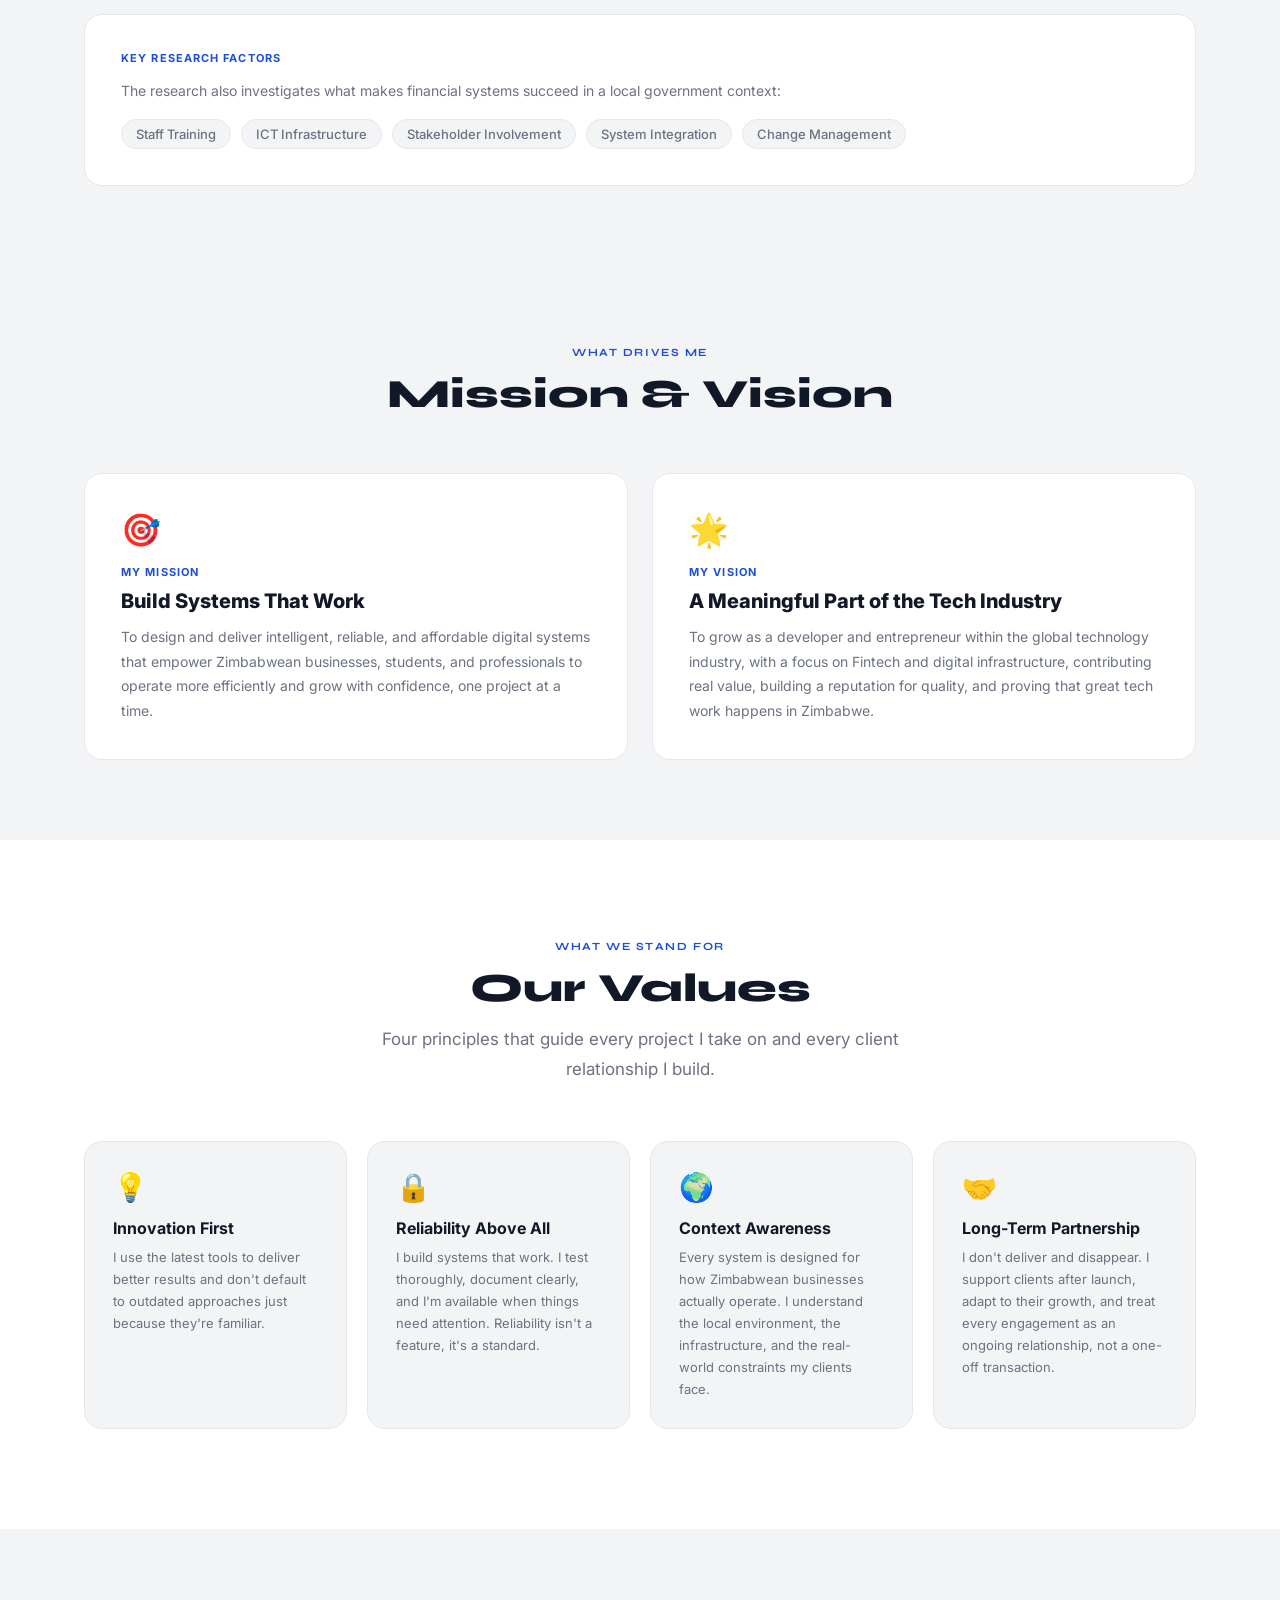
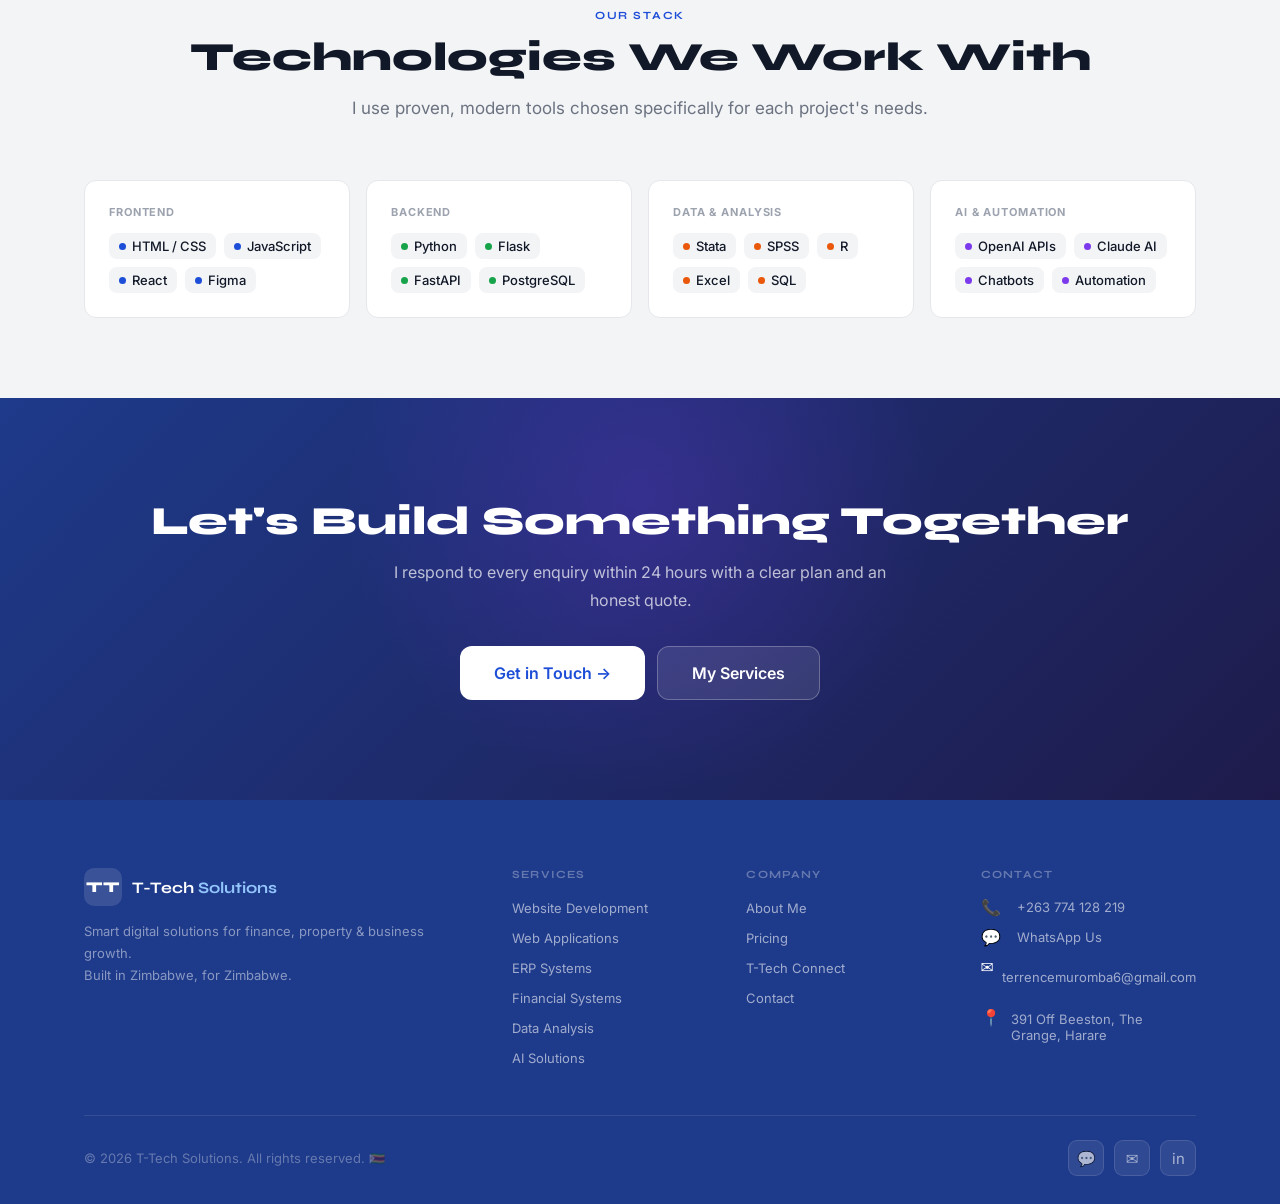
==== commit 96de300c: "COH FMS link" ====
--- a/about.html
+++ b/about.html
@@ -161,6 +161,82 @@
   </div>
 </section>
 
+<!-- DISSERTATION PROJECT -->
+<section style="padding:80px 0;background:var(--bg);">
+  <div class="container">
+    <div class="section-header text-center reveal">
+      <span class="eyebrow">Dissertation Project</span>
+      <h2>A Financial Management System for the City of Harare</h2>
+      <p class="lead">My final year research project at the University of Zimbabwe, combining academic research with a fully working system built and deployed live.</p>
+    </div>
+
+    <!-- Topic + Live Link -->
+    <div class="mv-card reveal" style="margin-top:40px;padding:36px 40px;border-left:4px solid var(--primary);">
+      <div style="display:flex;align-items:flex-start;justify-content:space-between;gap:24px;flex-wrap:wrap;">
+        <div style="flex:1;min-width:260px;">
+          <div class="mv-label">Research Topic</div>
+          <div class="mv-title" style="font-size:18px;line-height:1.4;">A Financial Management System to Mitigate Revenue Leakage: The Case of City of Harare</div>
+          <p class="mv-text" style="margin-top:12px;">This dissertation designs and evaluates a computerised financial management system that helps reduce revenue leakage at the City of Harare. It demonstrates how technology-driven financial systems can help local authorities improve financial performance and reduce revenue losses.</p>
+        </div>
+        <div style="text-align:center;flex-shrink:0;">
+          <div style="font-size:48px;margin-bottom:12px;">🏛️</div>
+          <a href="https://financial-management-system-7.onrender.com" target="_blank" rel="noopener" class="btn btn-primary">View Live System →</a>
+          <p style="font-size:11px;color:var(--text-muted);margin-top:8px;">Deployed on Render</p>
+        </div>
+      </div>
+    </div>
+
+    <!-- Problems & Solutions Grid -->
+    <div style="display:grid;grid-template-columns:repeat(auto-fit,minmax(260px,1fr));gap:24px;margin-top:24px;">
+
+      <div class="mv-card reveal">
+        <div style="display:flex;align-items:center;gap:10px;margin-bottom:16px;">
+          <div style="width:36px;height:36px;border-radius:10px;background:#fee2e2;display:flex;align-items:center;justify-content:center;font-size:18px;flex-shrink:0;">⚠️</div>
+          <div class="mv-label" style="margin-bottom:0;color:#dc2626;">Problems Identified</div>
+        </div>
+        <div style="display:flex;flex-direction:column;gap:9px;">
+          <div style="display:flex;align-items:center;gap:10px;font-size:14px;color:var(--text-sec);"><div style="width:6px;height:6px;border-radius:50%;background:#dc2626;flex-shrink:0;"></div>Weak financial controls</div>
+          <div style="display:flex;align-items:center;gap:10px;font-size:14px;color:var(--text-sec);"><div style="width:6px;height:6px;border-radius:50%;background:#dc2626;flex-shrink:0;"></div>Manual processes prone to error</div>
+          <div style="display:flex;align-items:center;gap:10px;font-size:14px;color:var(--text-sec);"><div style="width:6px;height:6px;border-radius:50%;background:#dc2626;flex-shrink:0;"></div>Corruption and misappropriation</div>
+          <div style="display:flex;align-items:center;gap:10px;font-size:14px;color:var(--text-sec);"><div style="width:6px;height:6px;border-radius:50%;background:#dc2626;flex-shrink:0;"></div>Poor revenue monitoring</div>
+          <div style="display:flex;align-items:center;gap:10px;font-size:14px;color:var(--text-sec);"><div style="width:6px;height:6px;border-radius:50%;background:#dc2626;flex-shrink:0;"></div>Inaccurate billing systems</div>
+          <div style="display:flex;align-items:center;gap:10px;font-size:14px;color:var(--text-sec);"><div style="width:6px;height:6px;border-radius:50%;background:#dc2626;flex-shrink:0;"></div>Delayed financial reporting</div>
+        </div>
+      </div>
+
+      <div class="mv-card reveal s1">
+        <div style="display:flex;align-items:center;gap:10px;margin-bottom:16px;">
+          <div style="width:36px;height:36px;border-radius:10px;background:#dcfce7;display:flex;align-items:center;justify-content:center;font-size:18px;flex-shrink:0;">✅</div>
+          <div class="mv-label" style="margin-bottom:0;color:var(--green);">What the System Improves</div>
+        </div>
+        <div style="display:flex;flex-direction:column;gap:9px;">
+          <div style="display:flex;align-items:center;gap:10px;font-size:14px;color:var(--text-sec);"><div style="width:6px;height:6px;border-radius:50%;background:var(--green);flex-shrink:0;"></div>Revenue collection and tracking</div>
+          <div style="display:flex;align-items:center;gap:10px;font-size:14px;color:var(--text-sec);"><div style="width:6px;height:6px;border-radius:50%;background:var(--green);flex-shrink:0;"></div>Transparency and accountability</div>
+          <div style="display:flex;align-items:center;gap:10px;font-size:14px;color:var(--text-sec);"><div style="width:6px;height:6px;border-radius:50%;background:var(--green);flex-shrink:0;"></div>Automated financial reporting</div>
+          <div style="display:flex;align-items:center;gap:10px;font-size:14px;color:var(--text-sec);"><div style="width:6px;height:6px;border-radius:50%;background:var(--green);flex-shrink:0;"></div>Audit trail and tracking</div>
+          <div style="display:flex;align-items:center;gap:10px;font-size:14px;color:var(--text-sec);"><div style="width:6px;height:6px;border-radius:50%;background:var(--green);flex-shrink:0;"></div>Accurate billing systems</div>
+          <div style="display:flex;align-items:center;gap:10px;font-size:14px;color:var(--text-sec);"><div style="width:6px;height:6px;border-radius:50%;background:var(--green);flex-shrink:0;"></div>Operational efficiency</div>
+        </div>
+      </div>
+
+    </div>
+
+    <!-- Implementation Factors -->
+    <div class="mv-card reveal" style="margin-top:24px;">
+      <div class="mv-label" style="margin-bottom:14px;">Key Research Factors</div>
+      <p class="mv-text" style="margin-bottom:16px;">The research also investigates what makes financial systems succeed in a local government context:</p>
+      <div style="display:flex;flex-wrap:wrap;gap:10px;">
+        <span style="font-size:13px;font-weight:500;padding:6px 14px;border-radius:99px;background:var(--bg);border:1px solid var(--border);color:var(--text-sec);">Staff Training</span>
+        <span style="font-size:13px;font-weight:500;padding:6px 14px;border-radius:99px;background:var(--bg);border:1px solid var(--border);color:var(--text-sec);">ICT Infrastructure</span>
+        <span style="font-size:13px;font-weight:500;padding:6px 14px;border-radius:99px;background:var(--bg);border:1px solid var(--border);color:var(--text-sec);">Stakeholder Involvement</span>
+        <span style="font-size:13px;font-weight:500;padding:6px 14px;border-radius:99px;background:var(--bg);border:1px solid var(--border);color:var(--text-sec);">System Integration</span>
+        <span style="font-size:13px;font-weight:500;padding:6px 14px;border-radius:99px;background:var(--bg);border:1px solid var(--border);color:var(--text-sec);">Change Management</span>
+      </div>
+    </div>
+
+  </div>
+</section>
+
 <!-- MISSION & VISION -->
 <section class="mission-vision">
   <div class="container">
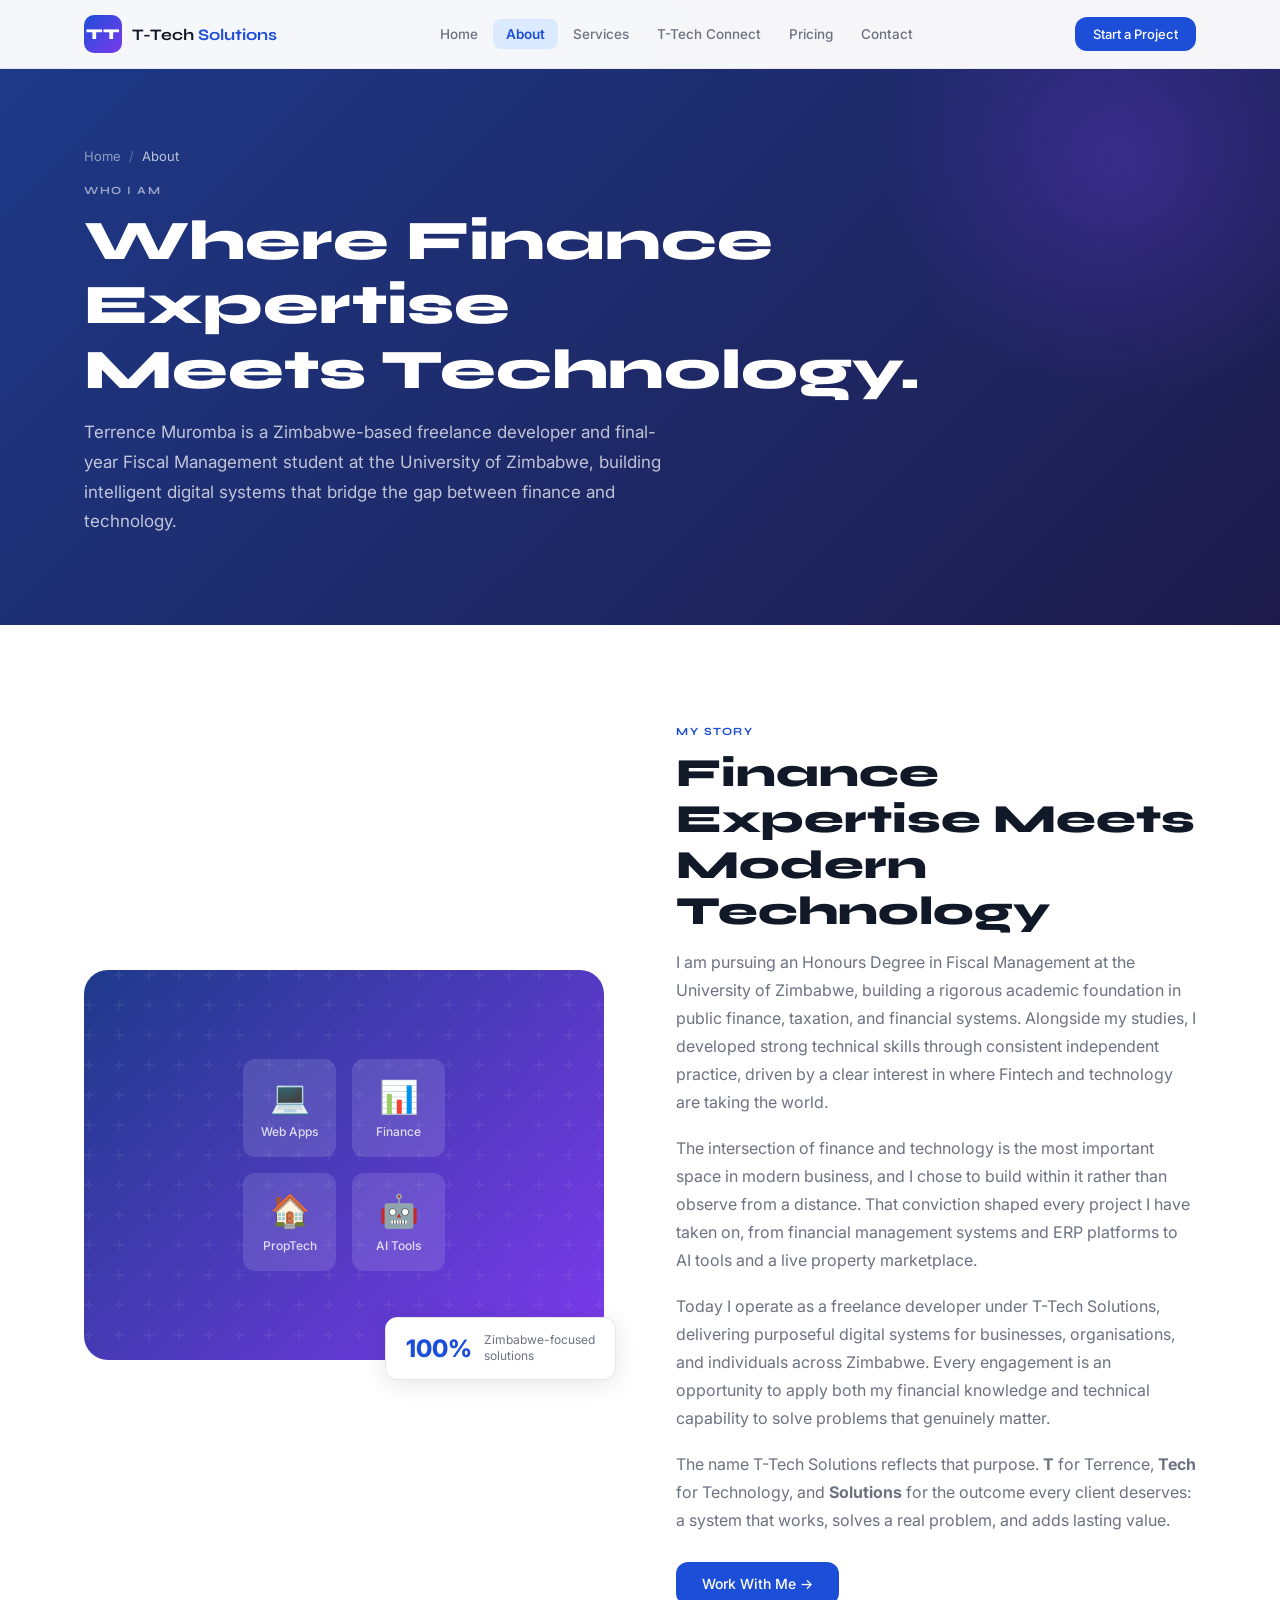
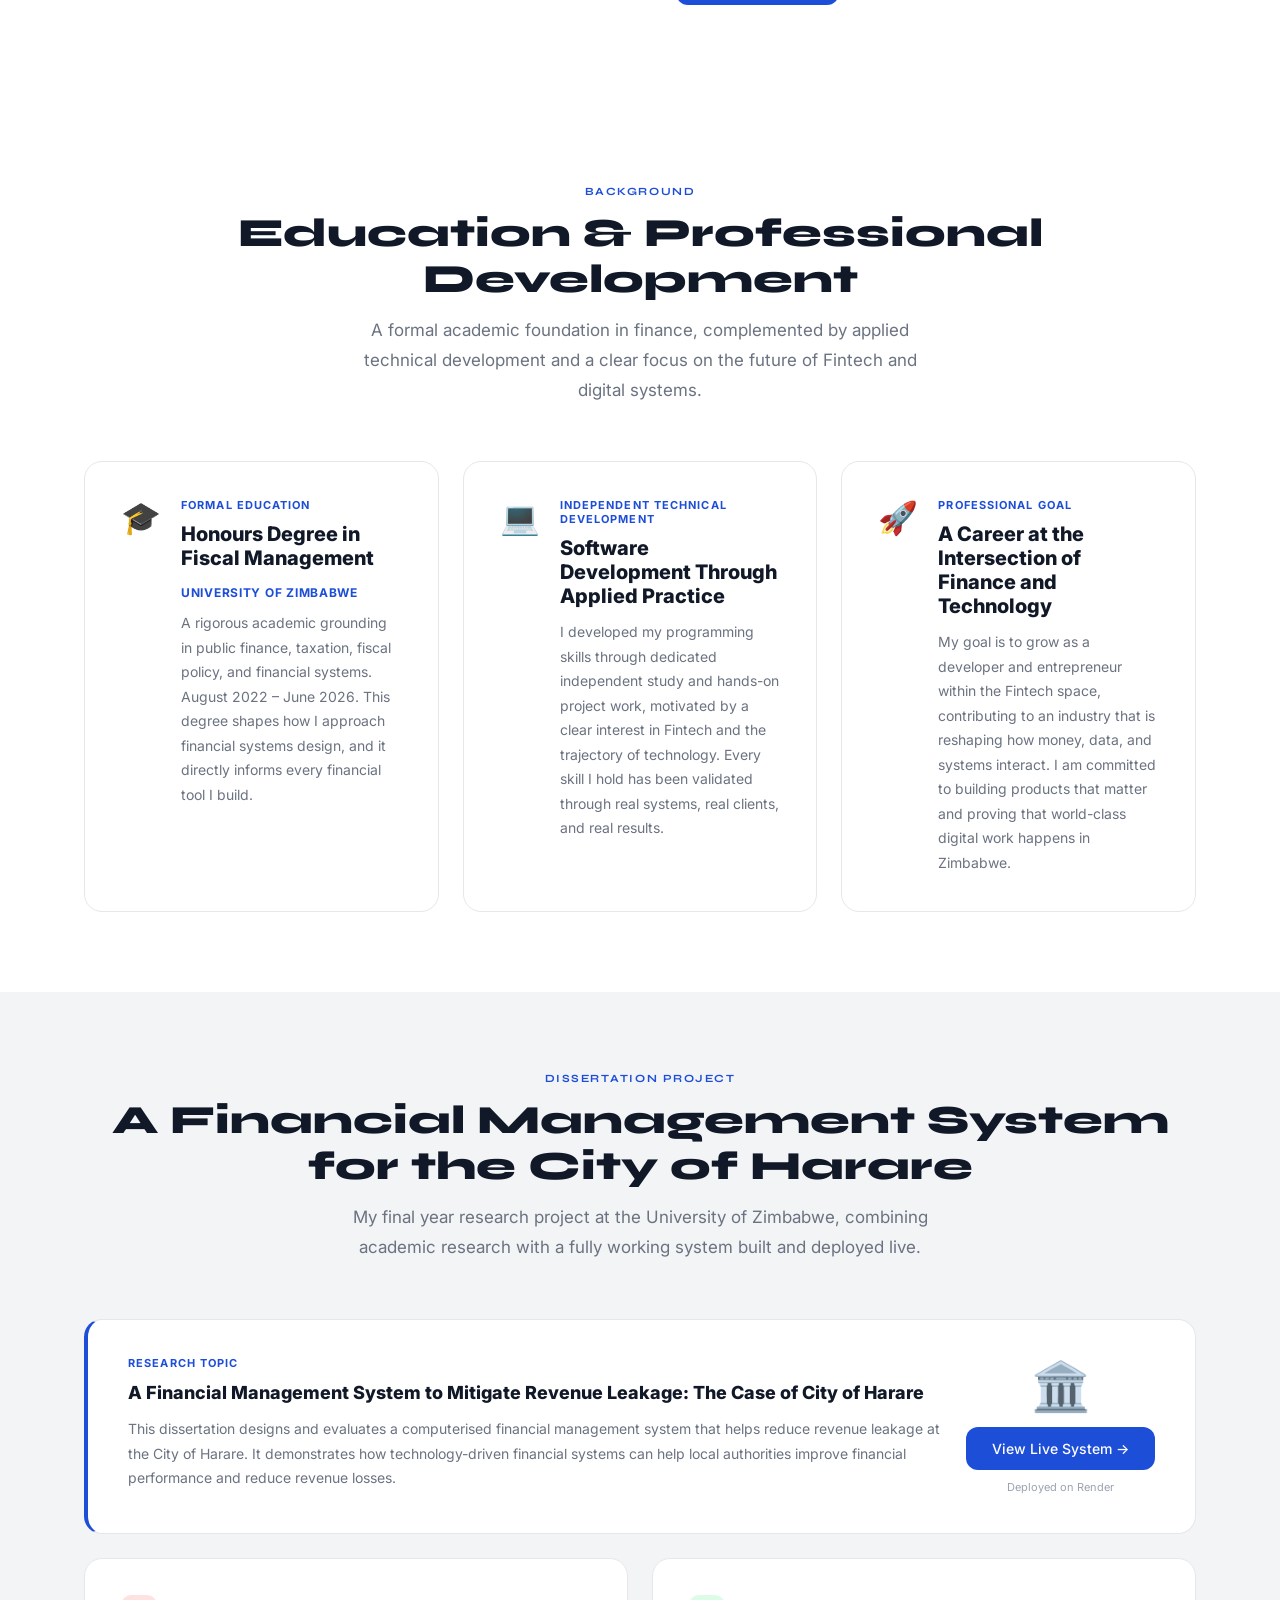
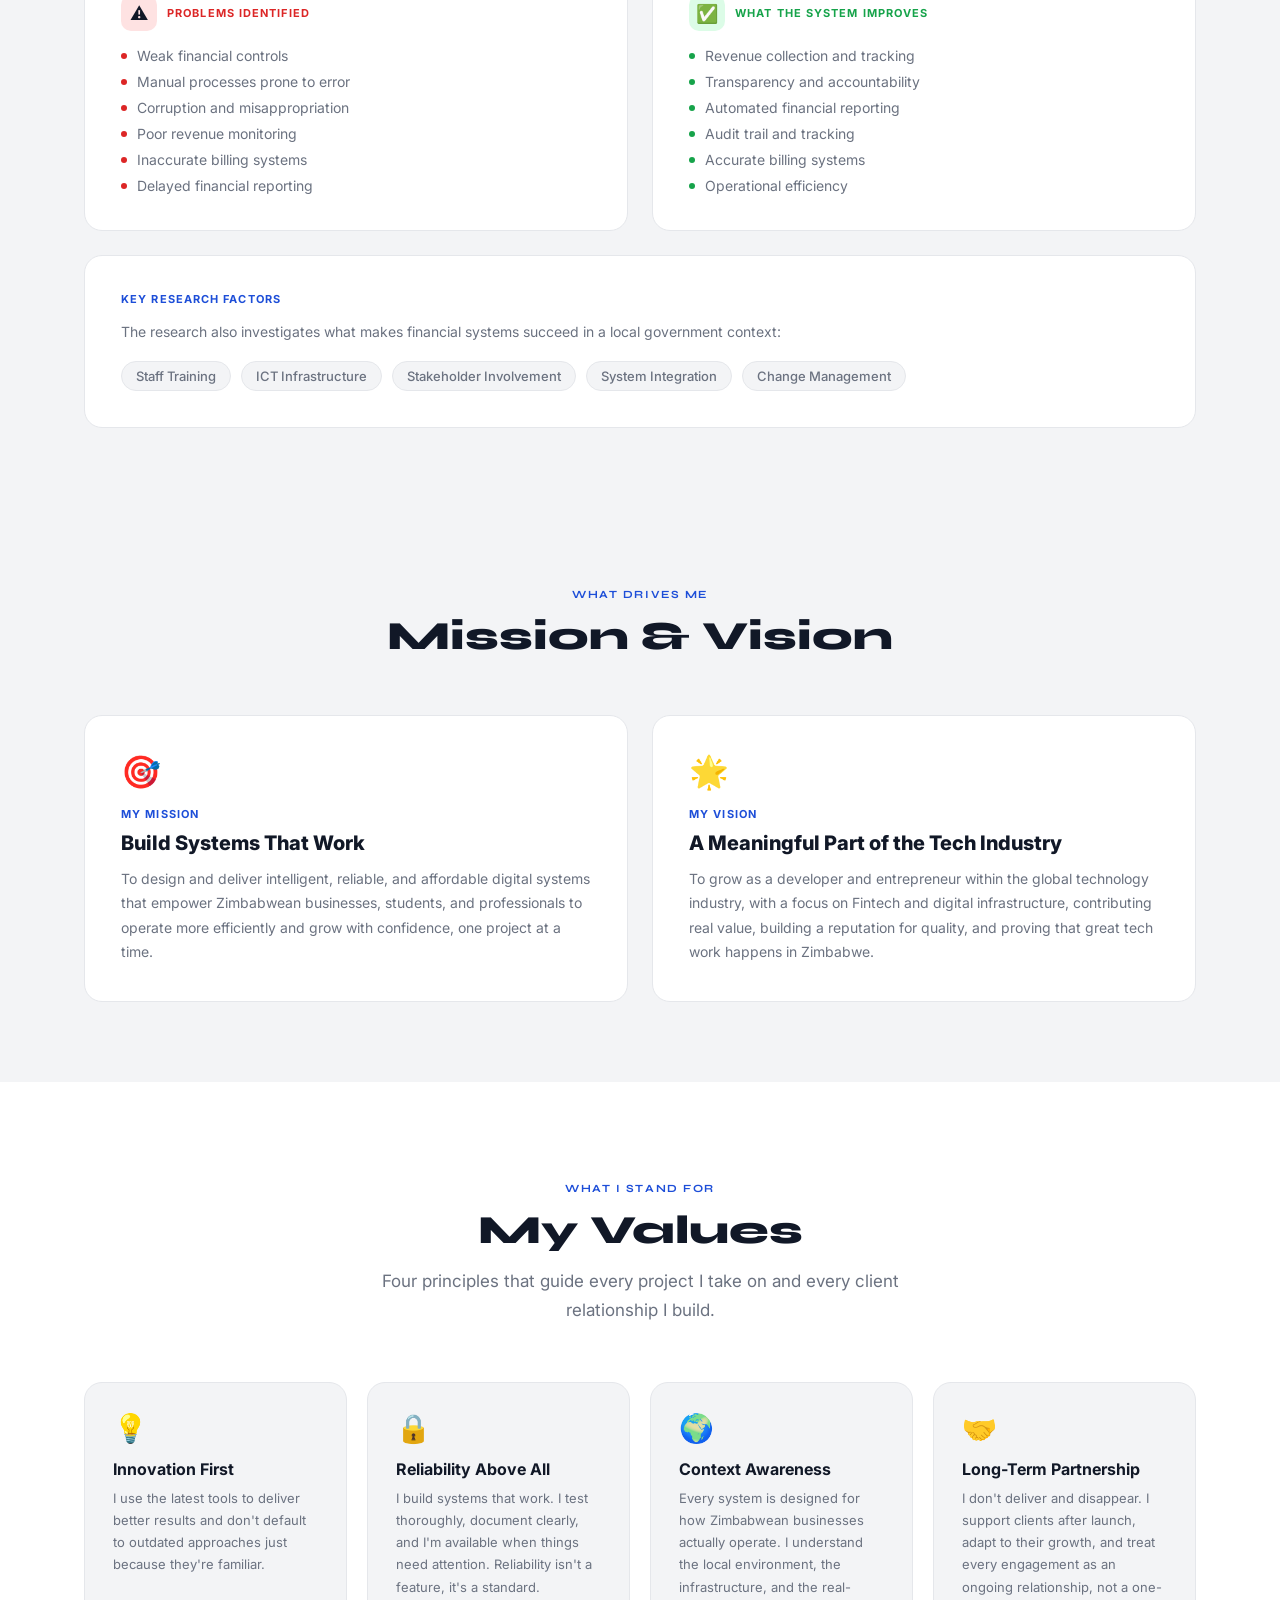
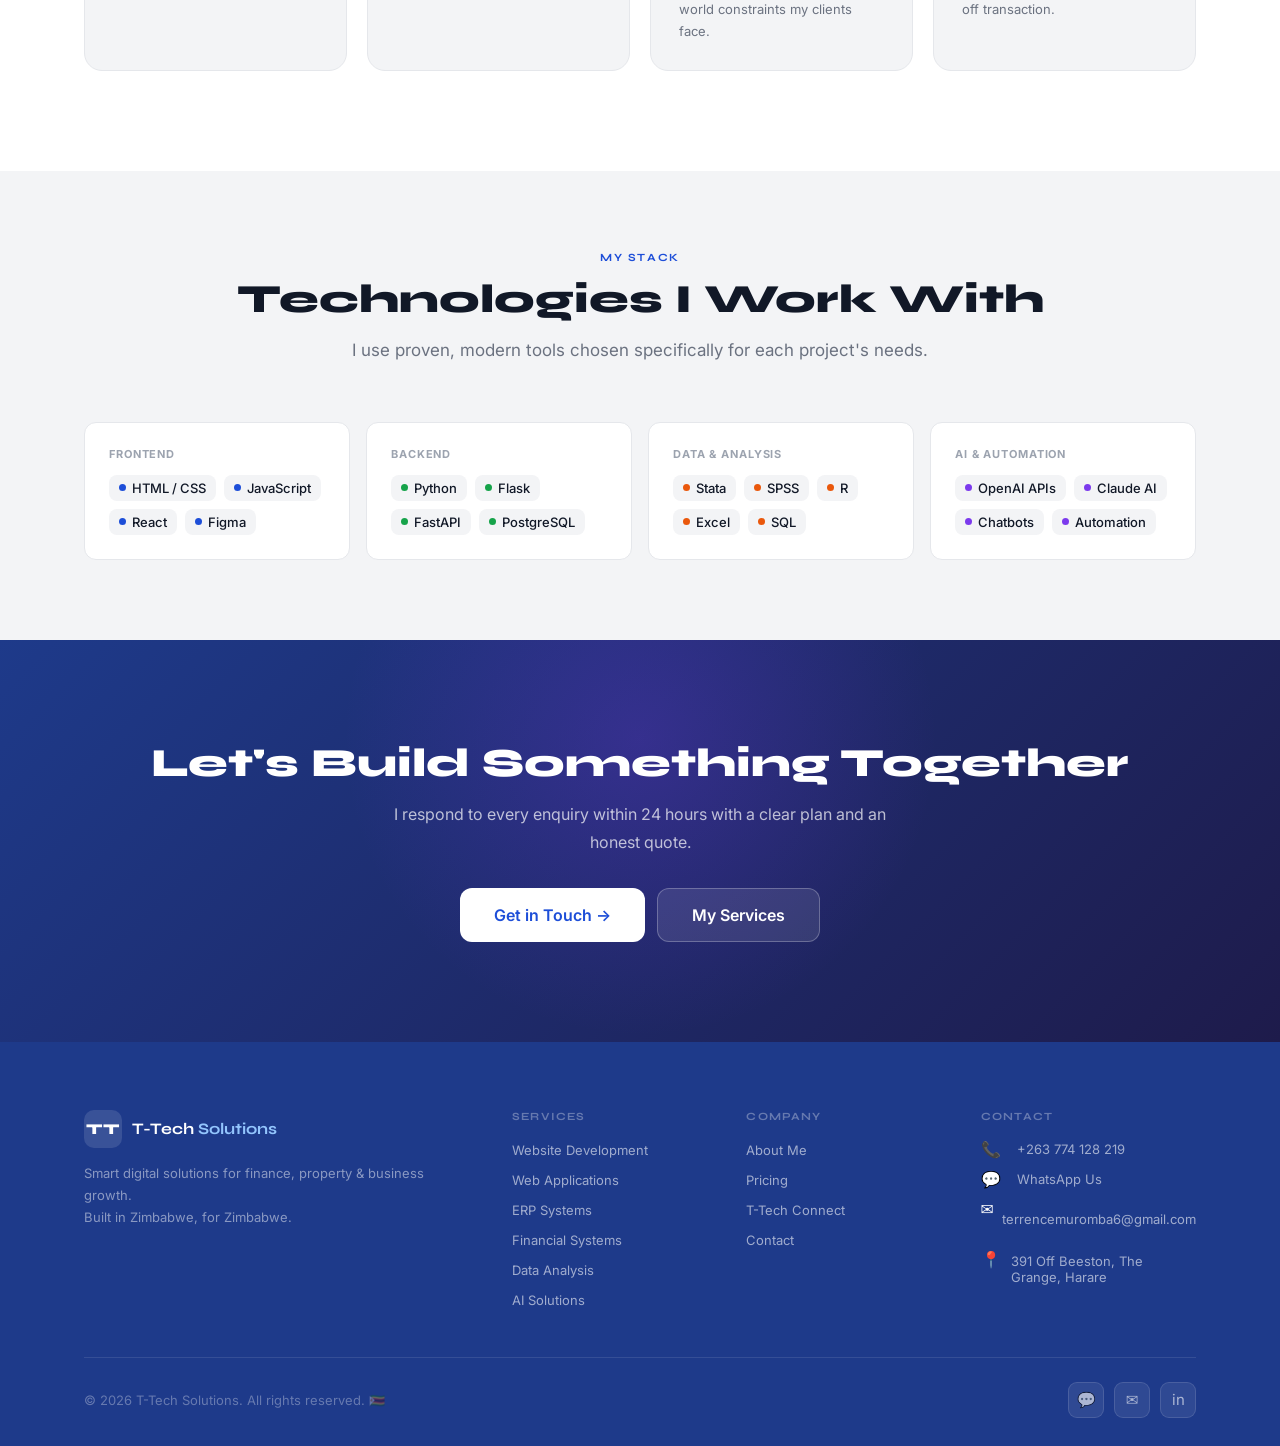
==== commit 0fdf333b: "fixing" ====
--- a/about.html
+++ b/about.html
@@ -4,7 +4,7 @@
   <meta charset="UTF-8"/>
   <meta name="viewport" content="width=device-width, initial-scale=1.0"/>
   <title>About — T-Tech Solutions</title>
-  <meta name="description" content="Terrence Muromba is a Zimbabwe-based freelance developer with an Honours degree in Fiscal Management and a self-taught background in programming, driven by a passion for Fintech and technology."/>
+  <meta name="description" content="Terrence Muromba is a Zimbabwe-based freelance developer with an Honours degree in Fiscal Management from the University of Zimbabwe, combining financial expertise with technology to build systems that solve real business problems."/>
   <link rel="preconnect" href="https://fonts.googleapis.com"/>
   <link href="https://fonts.googleapis.com/css2?family=Inter:wght@300;400;500;600;700;800&family=Syne:wght@600;700;800&display=swap" rel="stylesheet"/>
   <link rel="stylesheet" href="styles.css"/>
@@ -86,8 +86,8 @@
     <div class="page-hero-content">
       <div class="breadcrumb"><a href="index.html">Home</a><span>/</span><span style="color:rgba(255,255,255,.7);">About</span></div>
       <span class="eyebrow">Who I Am</span>
-      <h1>Finance Background.<br/>Tech-Driven Freelancer.</h1>
-      <p class="lead">I am Terrence Muromba, a Zimbabwe-based freelance developer combining a formal background in fiscal management with self-taught programming skills to build digital solutions that make a real difference.</p>
+      <h1>Where Finance Expertise<br/>Meets Technology.</h1>
+      <p class="lead">Terrence Muromba is a Zimbabwe-based freelance developer and final-year Fiscal Management student at the University of Zimbabwe, building intelligent digital systems that bridge the gap between finance and technology.</p>
     </div>
   </div>
 </section>
@@ -112,10 +112,10 @@
     <div class="reveal s1">
       <span class="eyebrow">My Story</span>
       <h2>Finance Expertise Meets Modern Technology</h2>
-      <p style="margin-bottom:18px;">I hold an Honours Degree in Fiscal Management, giving me a solid foundation in finance, taxation, and how money and systems interact at a business level. But alongside that formal education, I taught myself how to code, driven purely by curiosity and a growing belief in where technology is taking the world.</p>
-      <p style="margin-bottom:18px;">Fintech is what sparked it all. The intersection of finance and technology felt like the most important space to be in, and I wanted to be building in it, not watching from the outside. So I started. One tutorial, one project, one problem solved at a time.</p>
-      <p style="margin-bottom:18px;">Today I work as a freelance developer delivering custom web applications, financial systems, ERP platforms, AI tools, and T-Tech Connect, my own property marketplace. Every project I take on is a step toward my bigger goal: being a meaningful part of the growing technology industry.</p>
-      <p>The name T-Tech Solutions carries that story. <strong>T</strong> for Terrence, <strong>Tech</strong> for Technology, and <strong>Solutions</strong> for what I do: solve real problems for individuals and businesses using technology. It is not just a brand name; it is a statement of purpose.</p>
+      <p style="margin-bottom:18px;">I am pursuing an Honours Degree in Fiscal Management at the University of Zimbabwe, building a rigorous academic foundation in public finance, taxation, and financial systems. Alongside my studies, I developed strong technical skills through consistent independent practice, driven by a clear interest in where Fintech and technology are taking the world.</p>
+      <p style="margin-bottom:18px;">The intersection of finance and technology is the most important space in modern business, and I chose to build within it rather than observe from a distance. That conviction shaped every project I have taken on, from financial management systems and ERP platforms to AI tools and a live property marketplace.</p>
+      <p style="margin-bottom:18px;">Today I operate as a freelance developer under T-Tech Solutions, delivering purposeful digital systems for businesses, organisations, and individuals across Zimbabwe. Every engagement is an opportunity to apply both my financial knowledge and technical capability to solve problems that genuinely matter.</p>
+      <p>The name T-Tech Solutions reflects that purpose. <strong>T</strong> for Terrence, <strong>Tech</strong> for Technology, and <strong>Solutions</strong> for the outcome every client deserves: a system that works, solves a real problem, and adds lasting value.</p>
       <div style="margin-top:28px;">
         <a href="contact.html" class="btn btn-primary">Work With Me →</a>
       </div>
@@ -128,8 +128,8 @@
   <div class="container">
     <div class="section-header text-center reveal">
       <span class="eyebrow">Background</span>
-      <h2>Education &amp; Self-Development</h2>
-      <p class="lead">A formal foundation in finance, built on with self-taught technical skills and a drive to stay at the front of where technology is going.</p>
+      <h2>Education &amp; Professional Development</h2>
+      <p class="lead">A formal academic foundation in finance, complemented by applied technical development and a clear focus on the future of Fintech and digital systems.</p>
     </div>
     <div style="display:grid;grid-template-columns:repeat(auto-fit,minmax(280px,1fr));gap:24px;margin-top:40px;">
       <div class="mv-card reveal" style="display:flex;gap:20px;align-items:flex-start;">
@@ -138,23 +138,23 @@
           <div class="mv-label">Formal Education</div>
           <div class="mv-title">Honours Degree in Fiscal Management</div>
           <p style="font-size:12px;font-weight:700;color:var(--primary);margin-bottom:8px;text-transform:uppercase;letter-spacing:.06em;">University of Zimbabwe</p>
-          <p class="mv-text">A rigorous academic grounding in public finance, taxation, fiscal policy, and financial systems. Started August 2022, graduating June 2026. This degree shapes how I think about money, data, and the systems that manage both, and it directly informs every financial tool I build.</p>
+          <p class="mv-text">A rigorous academic grounding in public finance, taxation, fiscal policy, and financial systems. August 2022 – June 2026. This degree shapes how I approach financial systems design, and it directly informs every financial tool I build.</p>
         </div>
       </div>
       <div class="mv-card reveal s1" style="display:flex;gap:20px;align-items:flex-start;">
         <div style="font-size:32px;flex-shrink:0;">💻</div>
         <div>
-          <div class="mv-label">Self-Taught</div>
-          <div class="mv-title">Programming by Interest, Not Instruction</div>
-          <p class="mv-text">I learned to code on my own, motivated by a genuine interest in Fintech and technology's trajectory. No bootcamp, no classroom. Just consistent work, real projects, and the conviction that this industry is where I needed to be.</p>
+          <div class="mv-label">Independent Technical Development</div>
+          <div class="mv-title">Software Development Through Applied Practice</div>
+          <p class="mv-text">I developed my programming skills through dedicated independent study and hands-on project work, motivated by a clear interest in Fintech and the trajectory of technology. Every skill I hold has been validated through real systems, real clients, and real results.</p>
         </div>
       </div>
       <div class="mv-card reveal s2" style="display:flex;gap:20px;align-items:flex-start;">
         <div style="font-size:32px;flex-shrink:0;">🚀</div>
         <div>
-          <div class="mv-label">Mission</div>
-          <div class="mv-title">Be Part of the Growing Tech Industry</div>
-          <p class="mv-text">Technology is reshaping every sector, especially finance. My goal is not just to work in tech but to contribute to its growth, build products that matter, and position Zimbabwe as a space where serious digital work gets done.</p>
+          <div class="mv-label">Professional Goal</div>
+          <div class="mv-title">A Career at the Intersection of Finance and Technology</div>
+          <p class="mv-text">My goal is to grow as a developer and entrepreneur within the Fintech space, contributing to an industry that is reshaping how money, data, and systems interact. I am committed to building products that matter and proving that world-class digital work happens in Zimbabwe.</p>
         </div>
       </div>
     </div>
@@ -265,8 +265,8 @@
 <section class="values">
   <div class="container">
     <div class="section-header text-center reveal">
-      <span class="eyebrow">What We Stand For</span>
-      <h2>Our Values</h2>
+      <span class="eyebrow">What I Stand For</span>
+      <h2>My Values</h2>
       <p class="lead">Four principles that guide every project I take on and every client relationship I build.</p>
     </div>
     <div class="values-grid">
@@ -298,8 +298,8 @@
 <section class="stack">
   <div class="container">
     <div class="section-header text-center reveal">
-      <span class="eyebrow">Our Stack</span>
-      <h2>Technologies We Work With</h2>
+      <span class="eyebrow">My Stack</span>
+      <h2>Technologies I Work With</h2>
       <p class="lead">I use proven, modern tools chosen specifically for each project's needs.</p>
     </div>
     <div class="stack-grid">
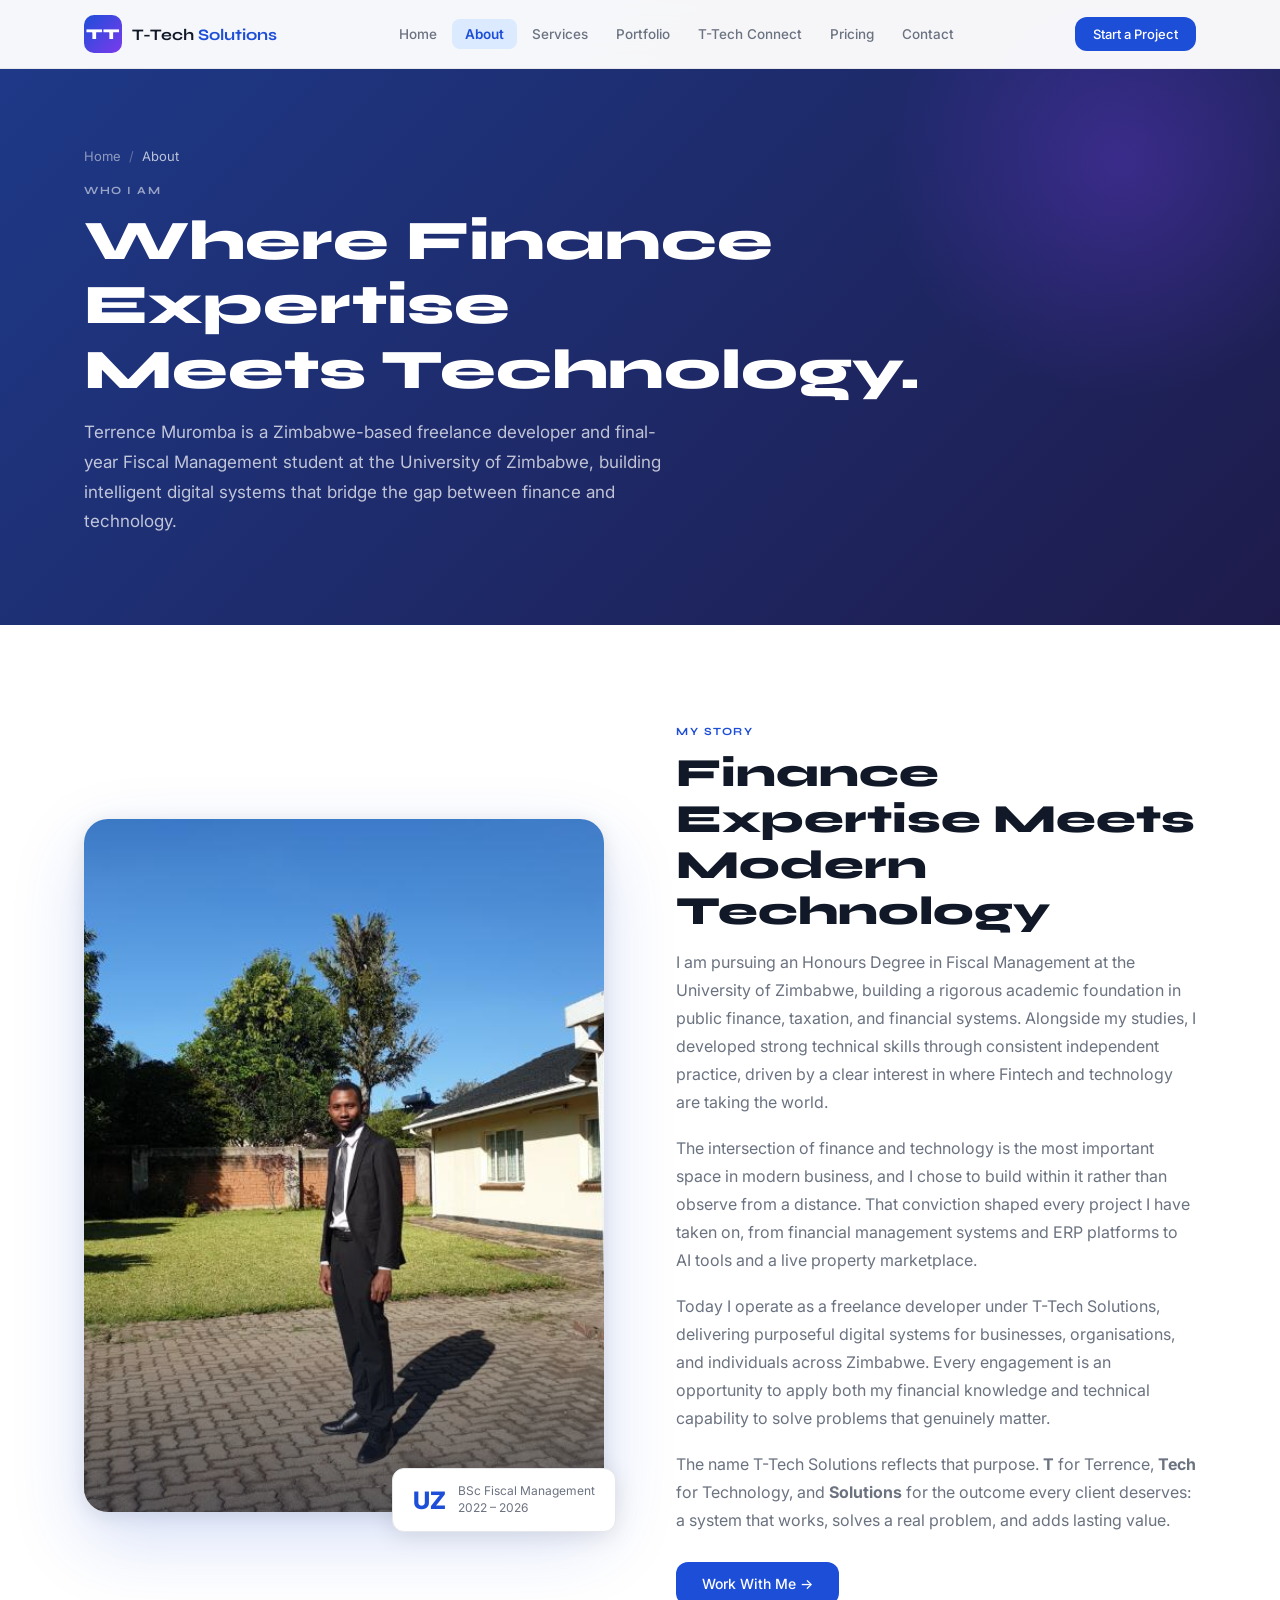
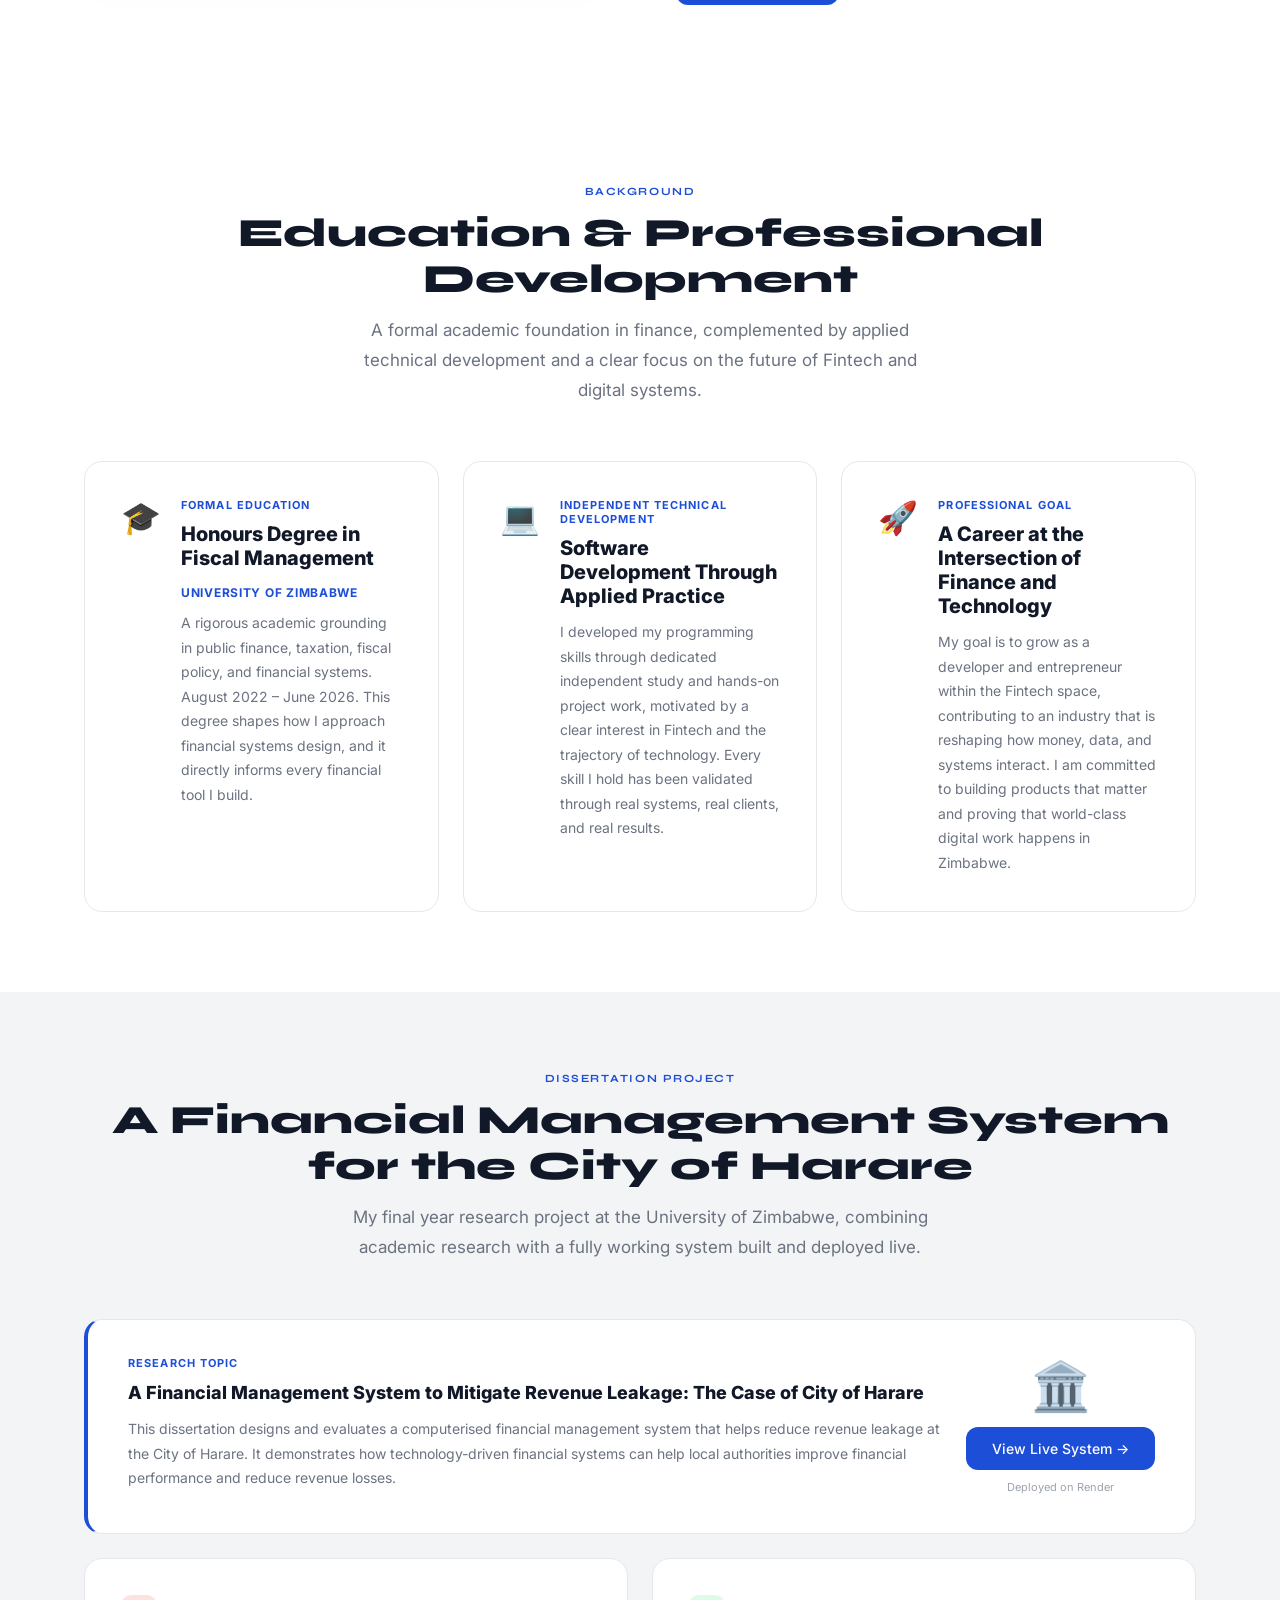
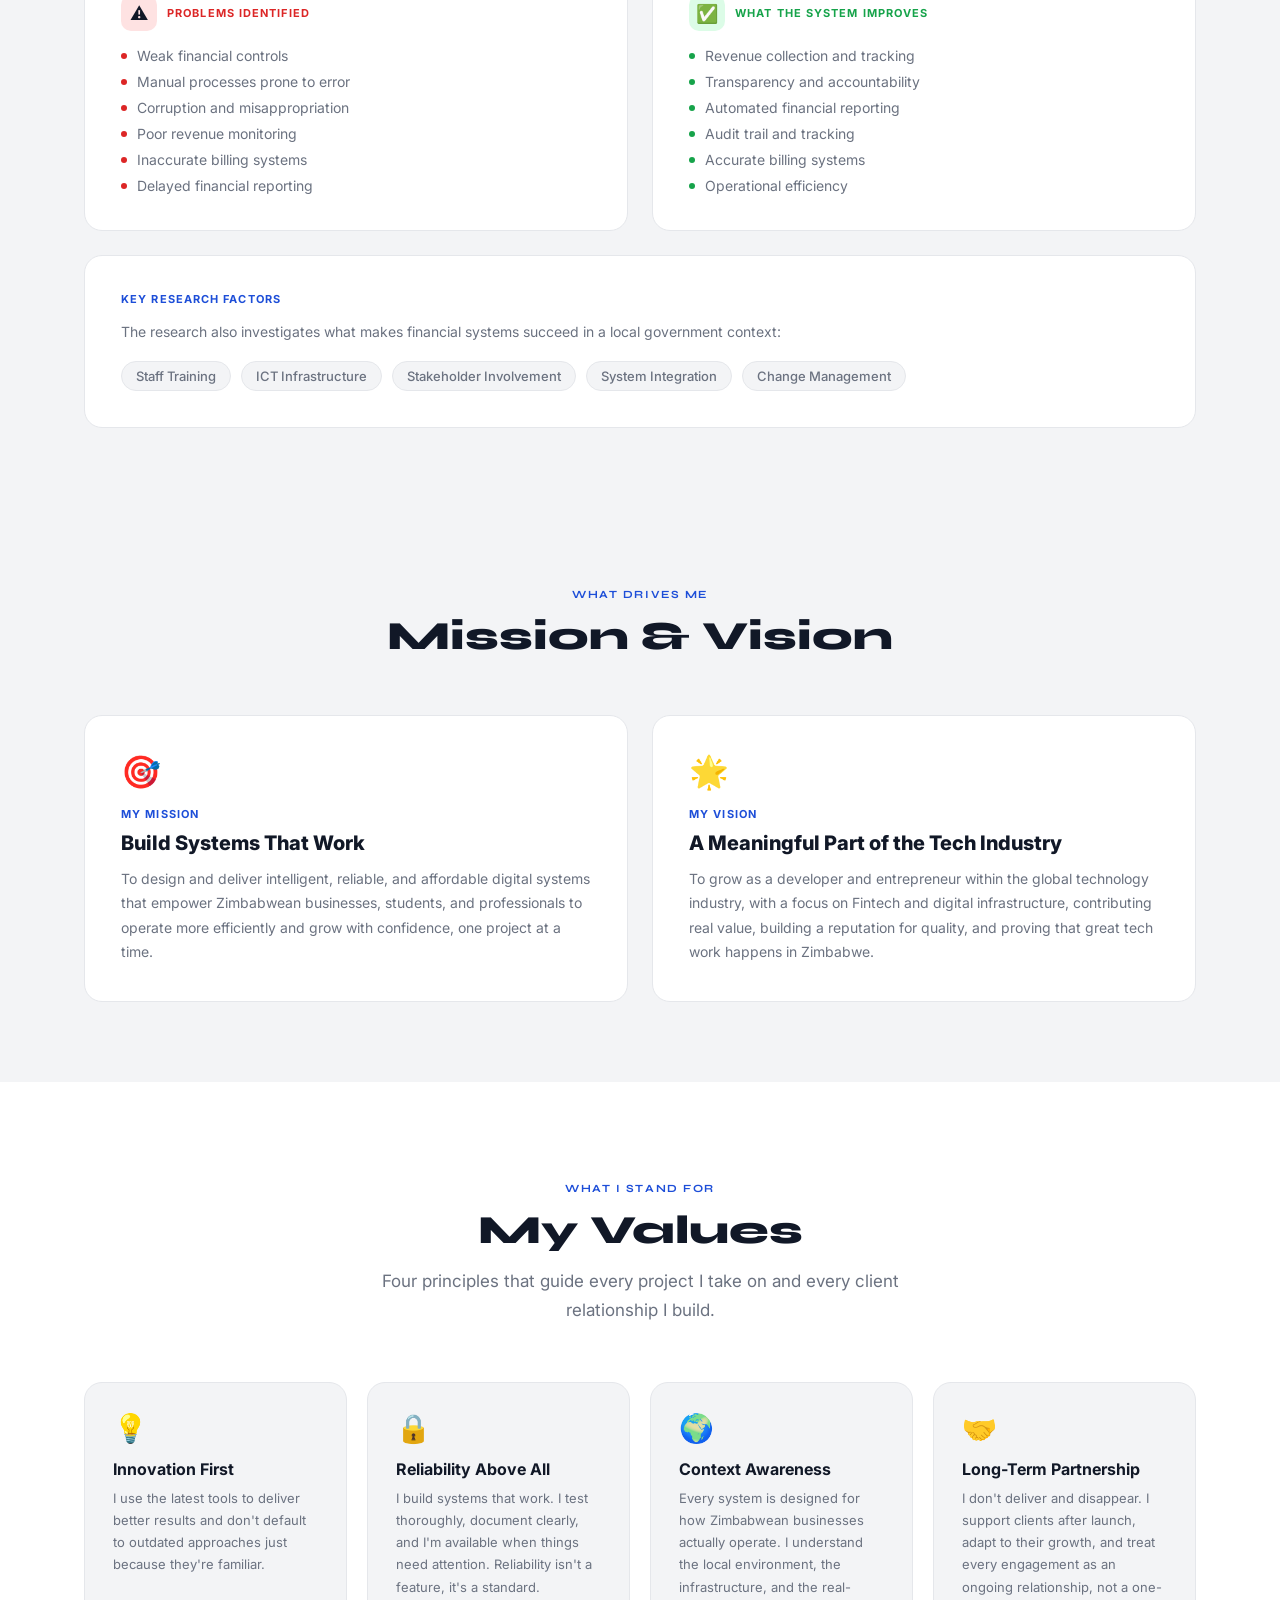
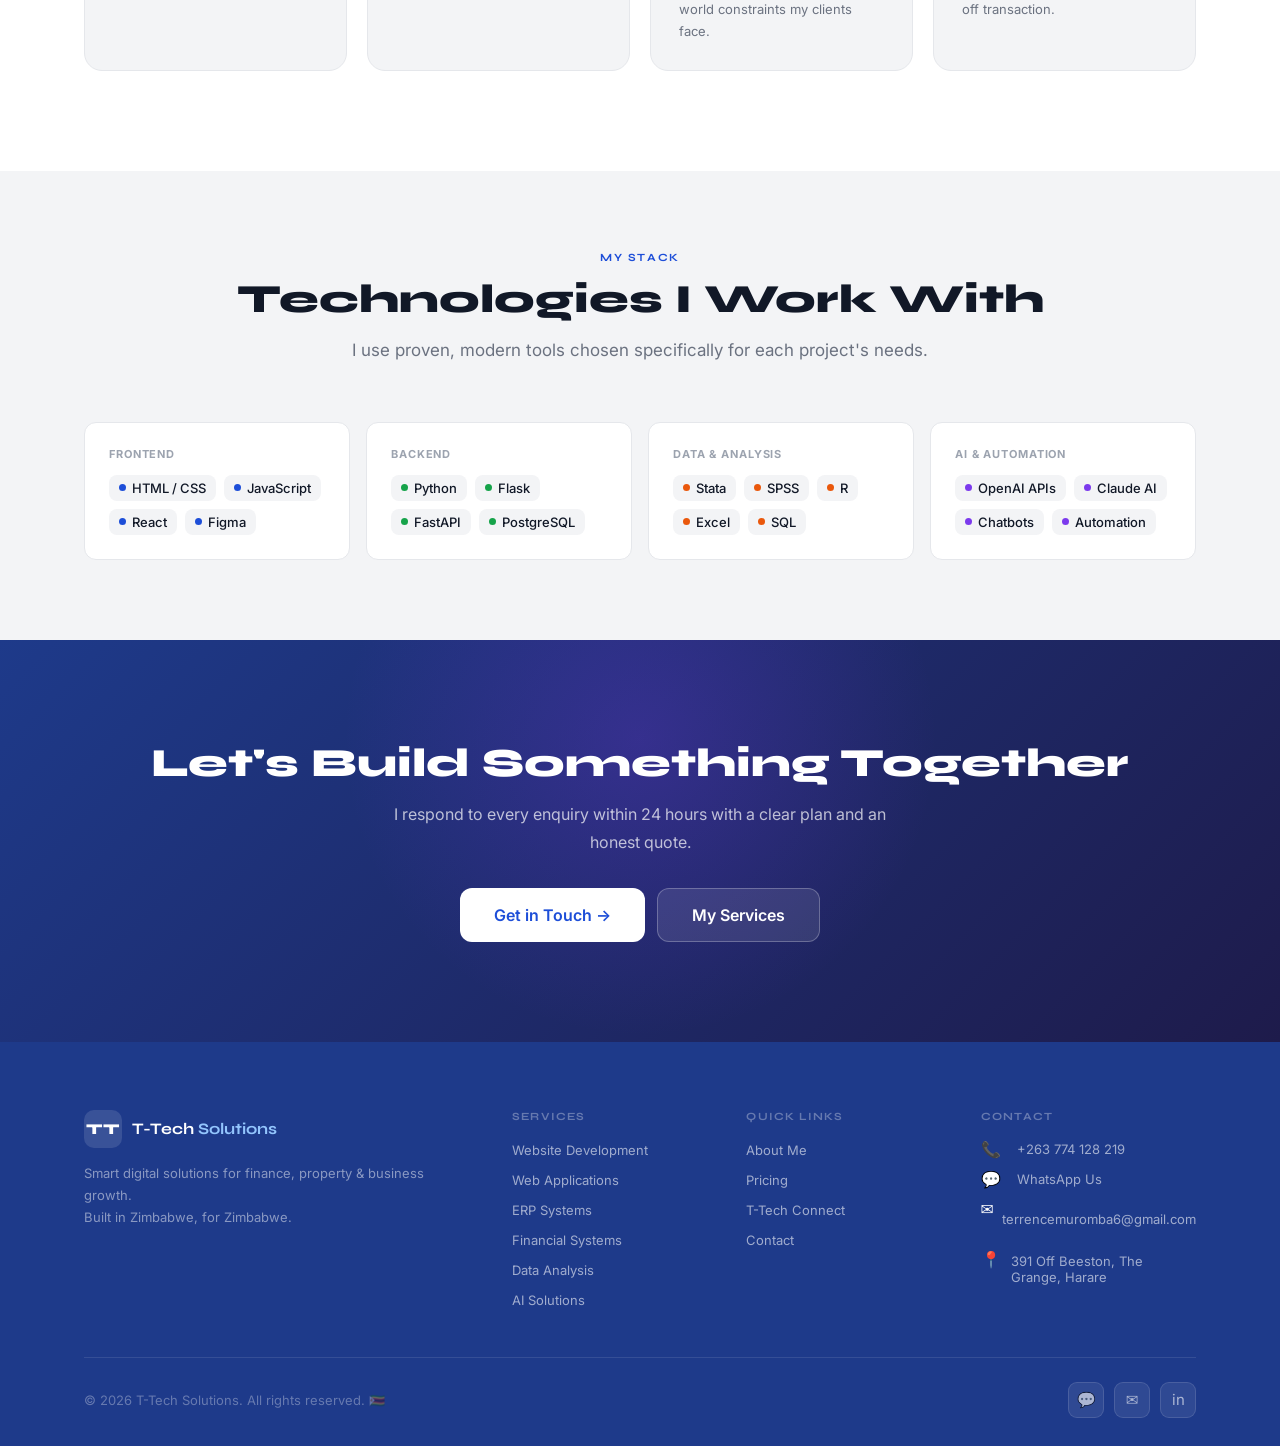
==== commit a65ff321: "adjustments" ====
--- a/about.html
+++ b/about.html
@@ -10,12 +10,9 @@
   <link rel="stylesheet" href="styles.css"/>
   <style>
     .about-grid { display:grid; grid-template-columns:1fr 1fr; gap:72px; align-items:center; padding:100px 0; }
-    .about-visual { background:linear-gradient(135deg,var(--primary-dark),var(--accent)); border-radius:var(--radius-xl); aspect-ratio:4/3; display:flex; align-items:center; justify-content:center; position:relative; overflow:hidden; }
-    .about-visual::before { content:''; position:absolute; inset:0; background:url("data:image/svg+xml,%3Csvg width='60' height='60' viewBox='0 0 60 60' xmlns='http://www.w3.org/2000/svg'%3E%3Cg fill='%23ffffff' fill-opacity='0.05'%3E%3Cpath d='M36 34v-4h-2v4h-4v2h4v4h2v-4h4v-2h-4zm0-30V0h-2v4h-4v2h4v4h2V6h4V4h-4zM6 34v-4H4v4H0v2h4v4h2v-4h4v-2H6zM6 4V0H4v4H0v2h4v4h2V6h4V4H6z'/%3E%3C/g%3E%3C/svg%3E"); }
-    .icon-grid { display:grid; grid-template-columns:1fr 1fr; gap:16px; padding:32px; position:relative; z-index:1; }
-    .icon-cell { background:rgba(255,255,255,.12); border-radius:12px; padding:18px; text-align:center; }
-    .icon-cell .emoji { font-size:32px; margin-bottom:8px; }
-    .icon-cell .label { font-size:12px; color:rgba(255,255,255,.8); font-weight:500; }
+    .about-visual { border-radius:var(--radius-xl); aspect-ratio:3/4; overflow:hidden; position:relative; box-shadow:0 28px 72px rgba(29,78,216,.18), 0 4px 20px rgba(0,0,0,.1); }
+    .about-visual img { width:100%; height:100%; object-fit:cover; object-position:top center; display:block; }
+    .about-visual::after { content:''; position:absolute; bottom:0; left:0; right:0; height:40%; background:linear-gradient(to top,rgba(15,23,42,.6),transparent); pointer-events:none; }
     .about-pill { position:absolute; bottom:-20px; right:-12px; background:#fff; border-radius:12px; box-shadow:var(--shadow-md); border:1px solid var(--border); padding:14px 20px; display:flex; align-items:center; gap:12px; }
     .pill-num { font-family:'Inter',sans-serif; font-size:24px; font-weight:800; color:var(--primary); }
     .pill-lbl { font-size:12px; color:var(--text-sec); line-height:1.4; }
@@ -63,6 +60,7 @@
         <a href="index.html">Home</a>
         <a href="about.html" class="active">About</a>
         <a href="services.html">Services</a>
+        <a href="portfolio.html">Portfolio</a>
         <a href="connect.html">T-Tech Connect</a>
         <a href="pricing.html">Pricing</a>
         <a href="contact.html">Contact</a>
@@ -97,16 +95,11 @@
   <div class="about-grid">
     <div class="about-visual-wrap reveal">
       <div class="about-visual">
-        <div class="icon-grid">
-          <div class="icon-cell"><div class="emoji">💻</div><div class="label">Web Apps</div></div>
-          <div class="icon-cell"><div class="emoji">📊</div><div class="label">Finance</div></div>
-          <div class="icon-cell"><div class="emoji">🏠</div><div class="label">PropTech</div></div>
-          <div class="icon-cell"><div class="emoji">🤖</div><div class="label">AI Tools</div></div>
-        </div>
+        <img src="images/me.jpg" alt="Terrence Muromba — T-Tech Solutions"/>
       </div>
       <div class="about-pill">
-        <div class="pill-num">100%</div>
-        <div class="pill-lbl">Zimbabwe-focused<br/>solutions</div>
+        <div class="pill-num">UZ</div>
+        <div class="pill-lbl">BSc Fiscal Management<br/>2022 – 2026</div>
       </div>
     </div>
     <div class="reveal s1">
@@ -376,7 +369,7 @@
         </ul>
       </div>
       <div>
-        <div class="footer-col-title">Company</div>
+        <div class="footer-col-title">Quick Links</div>
         <ul class="footer-links">
           <li><a href="about.html">About Me</a></li>
           <li><a href="pricing.html">Pricing</a></li>
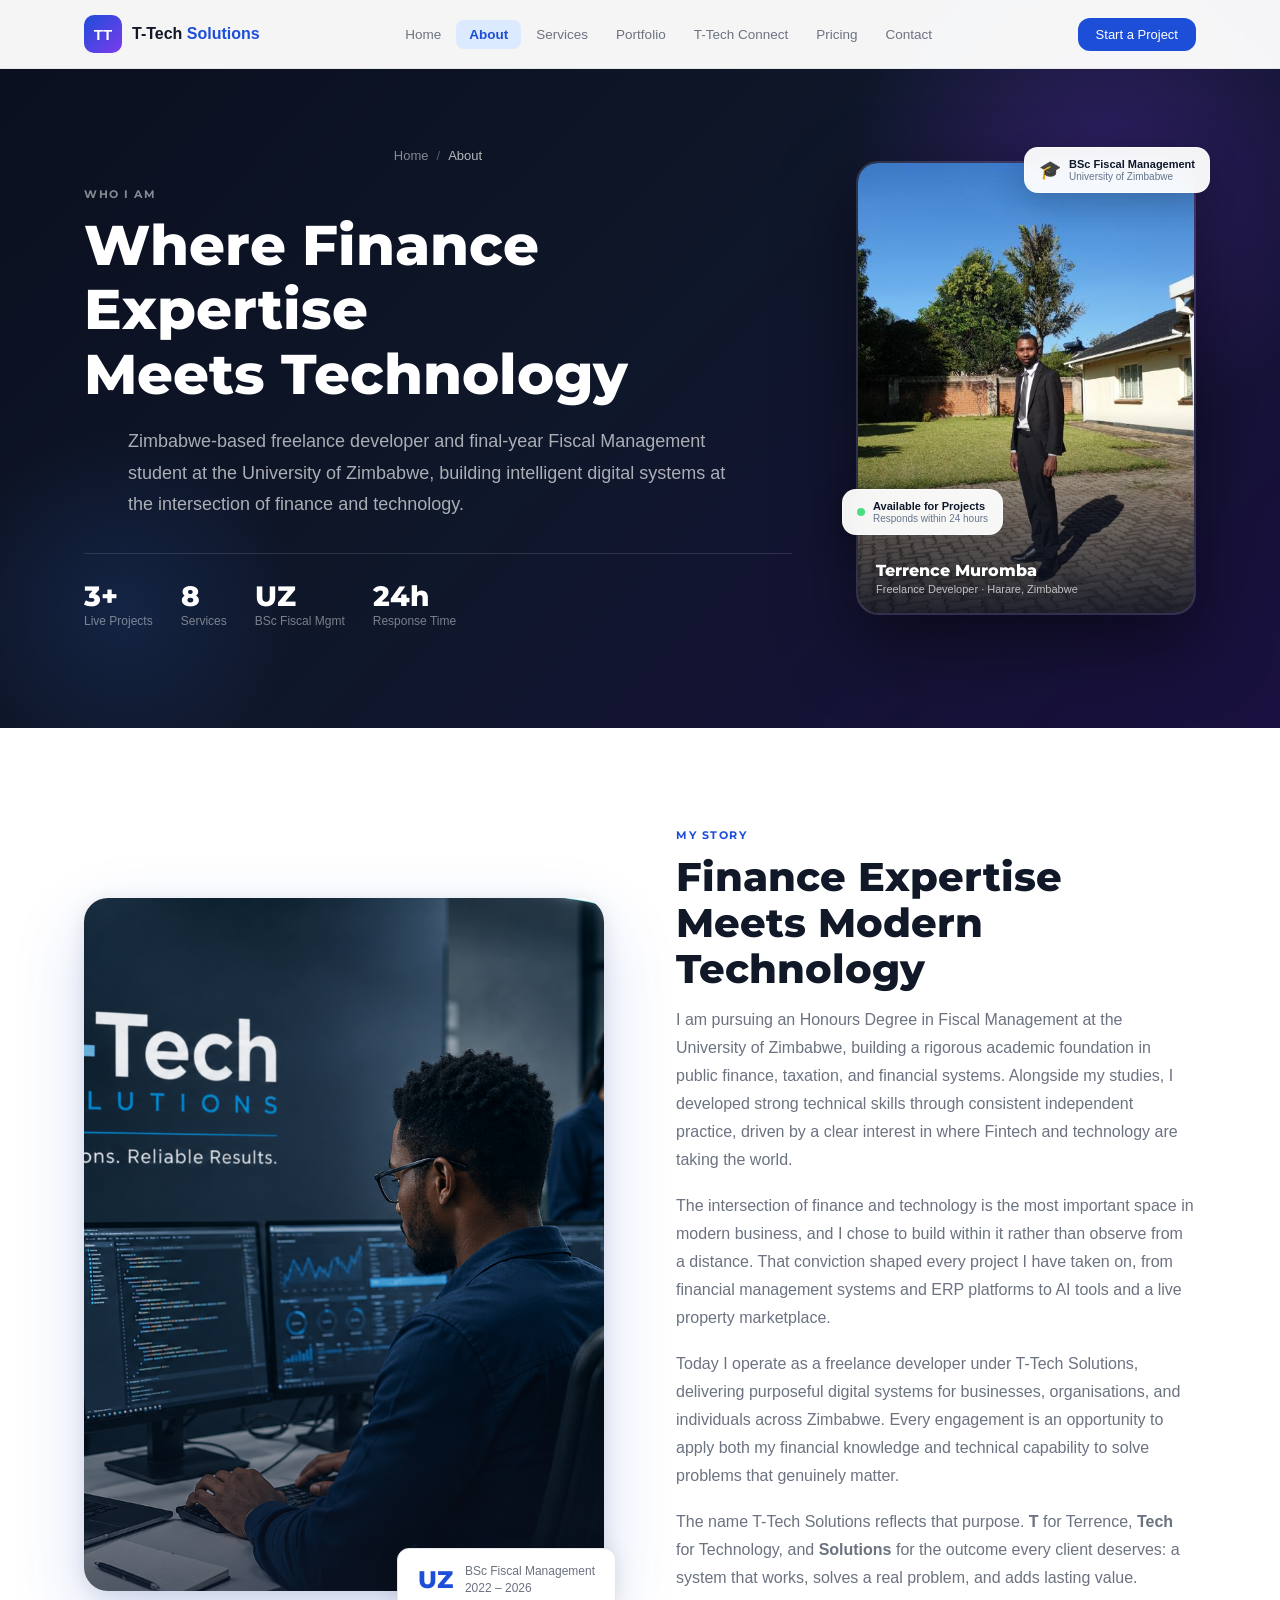
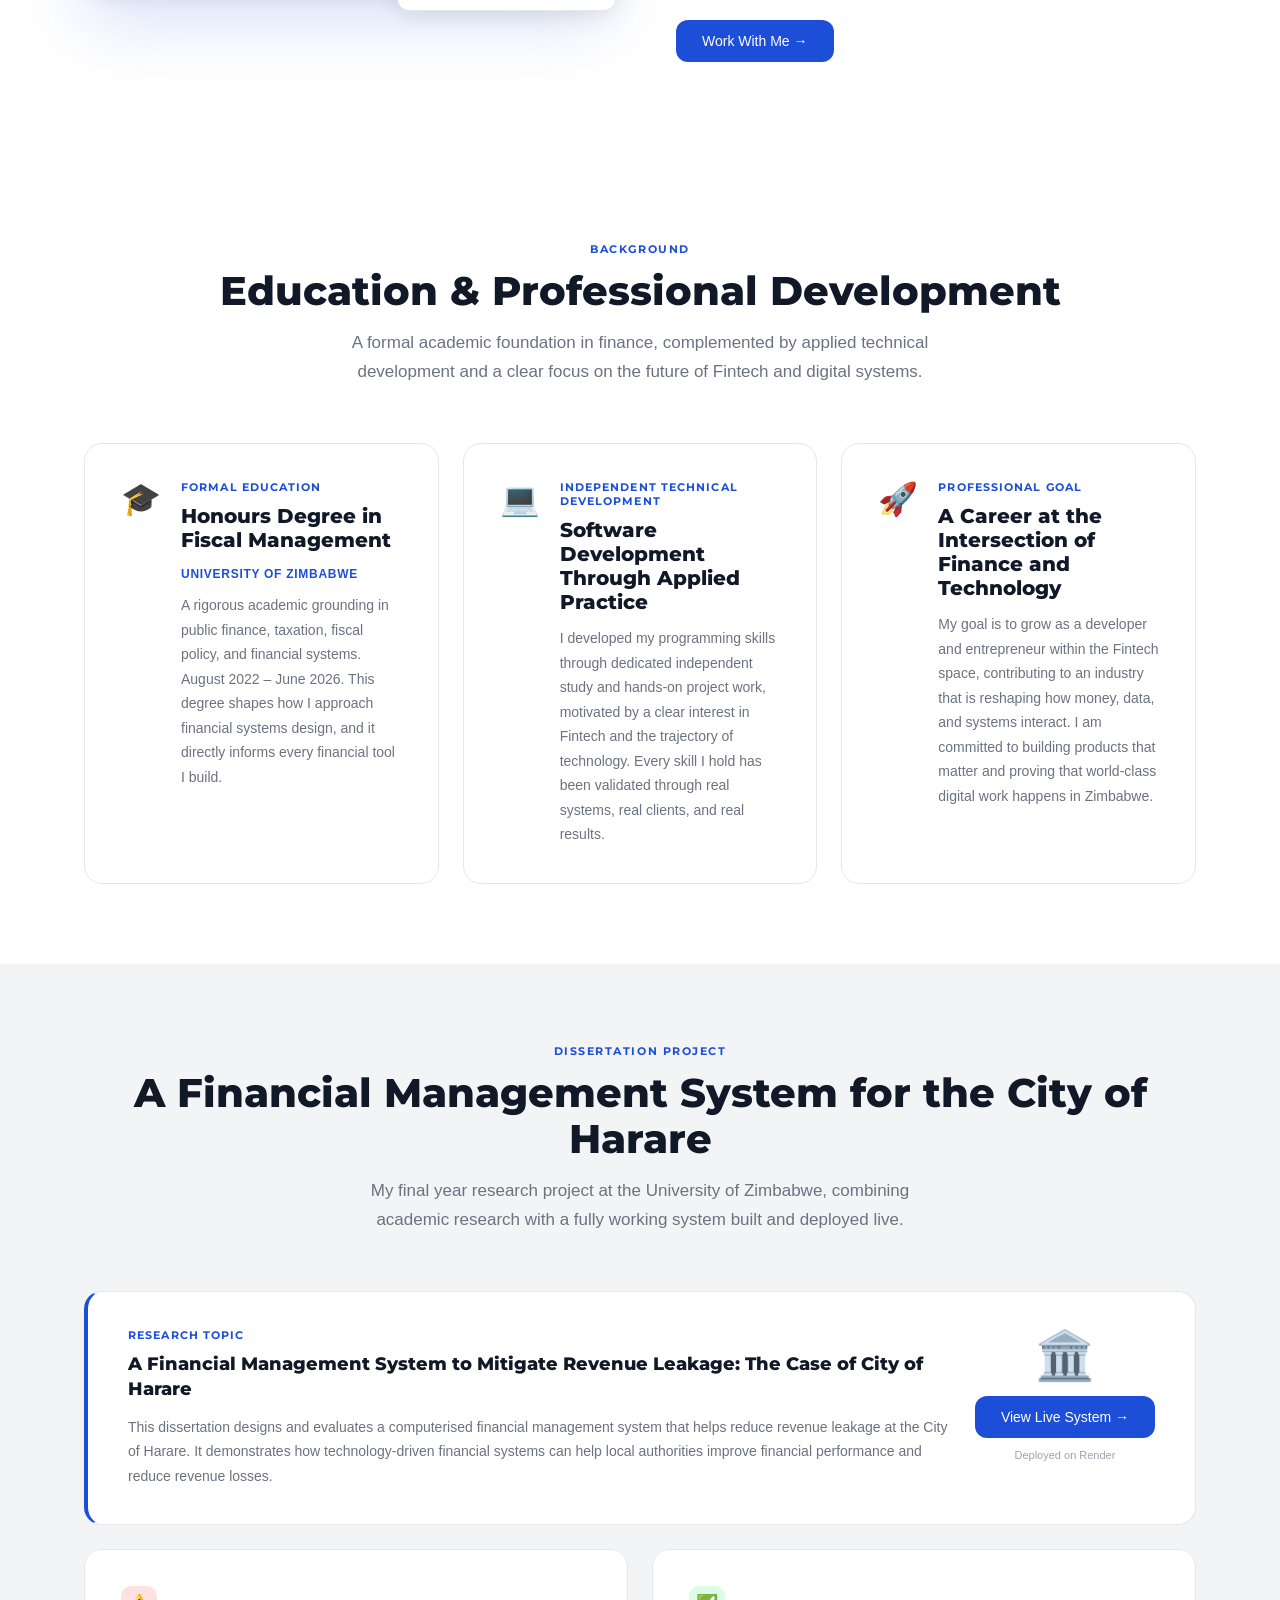
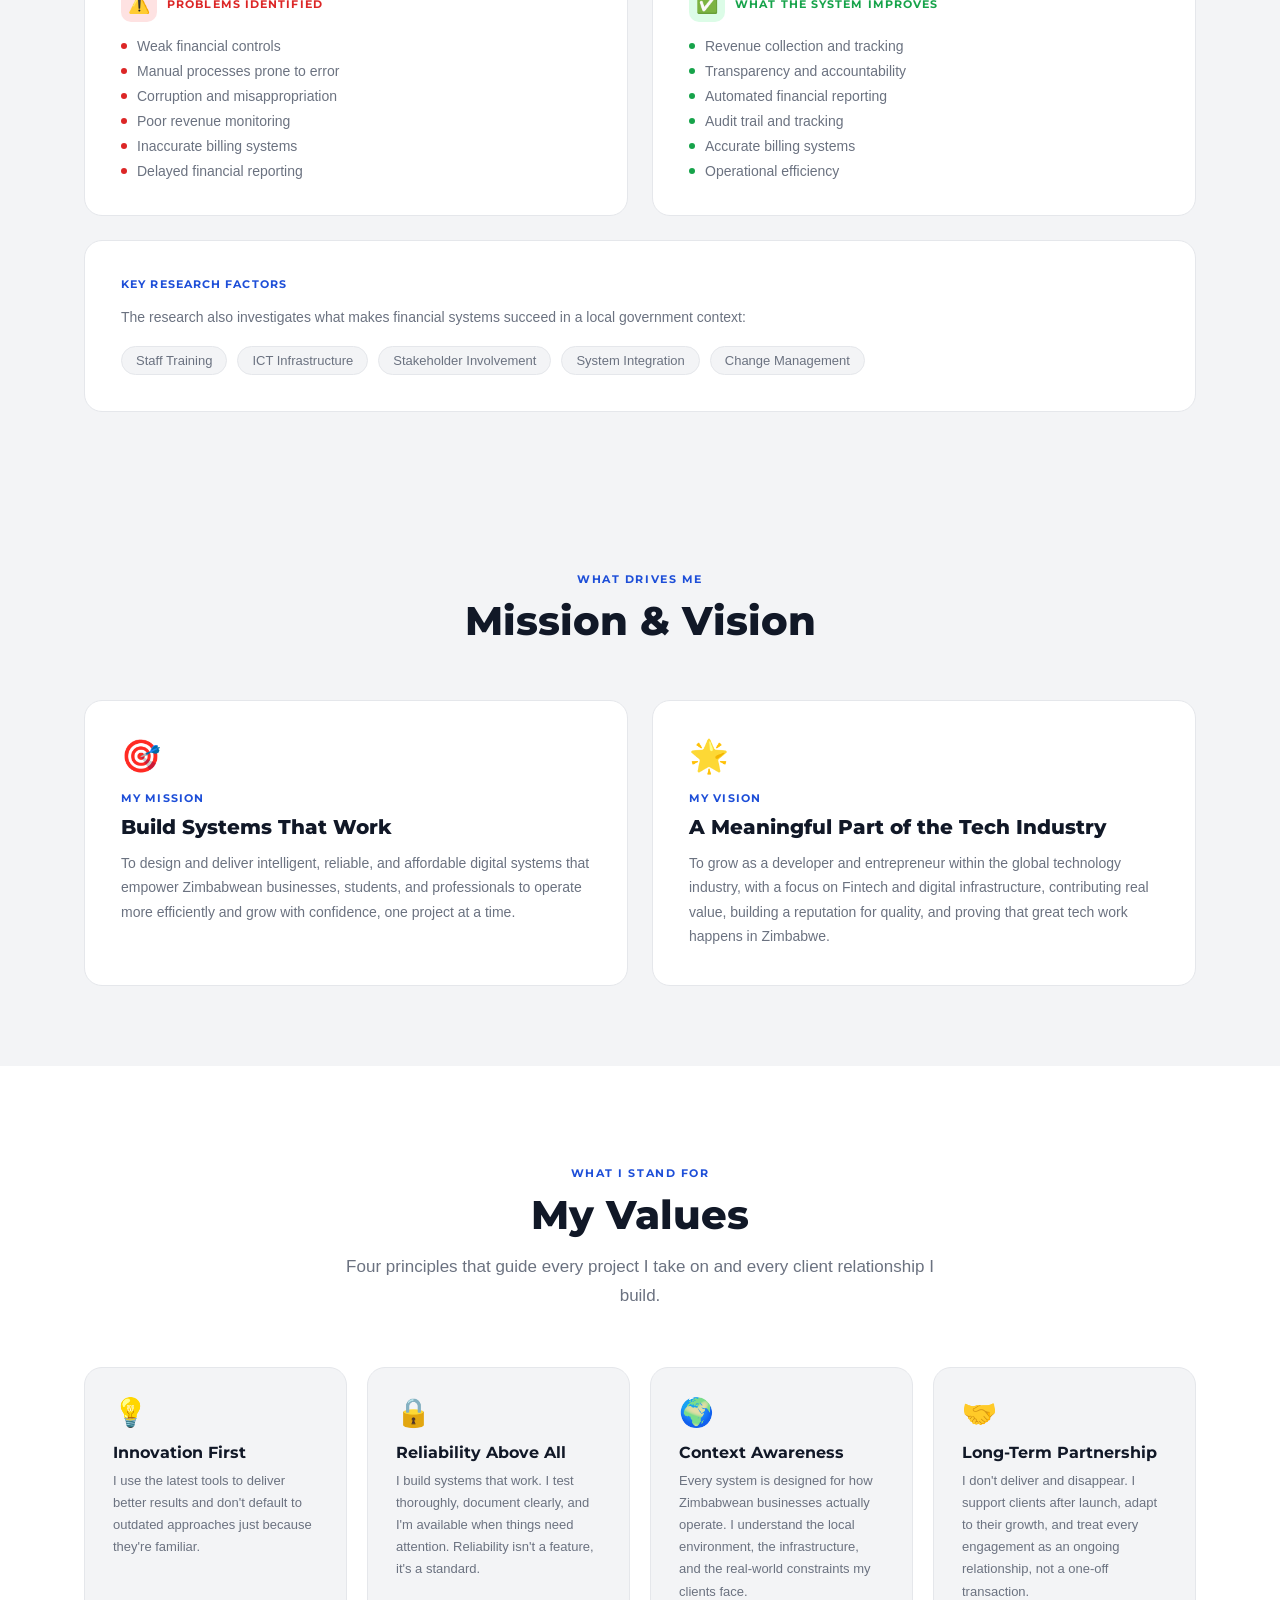
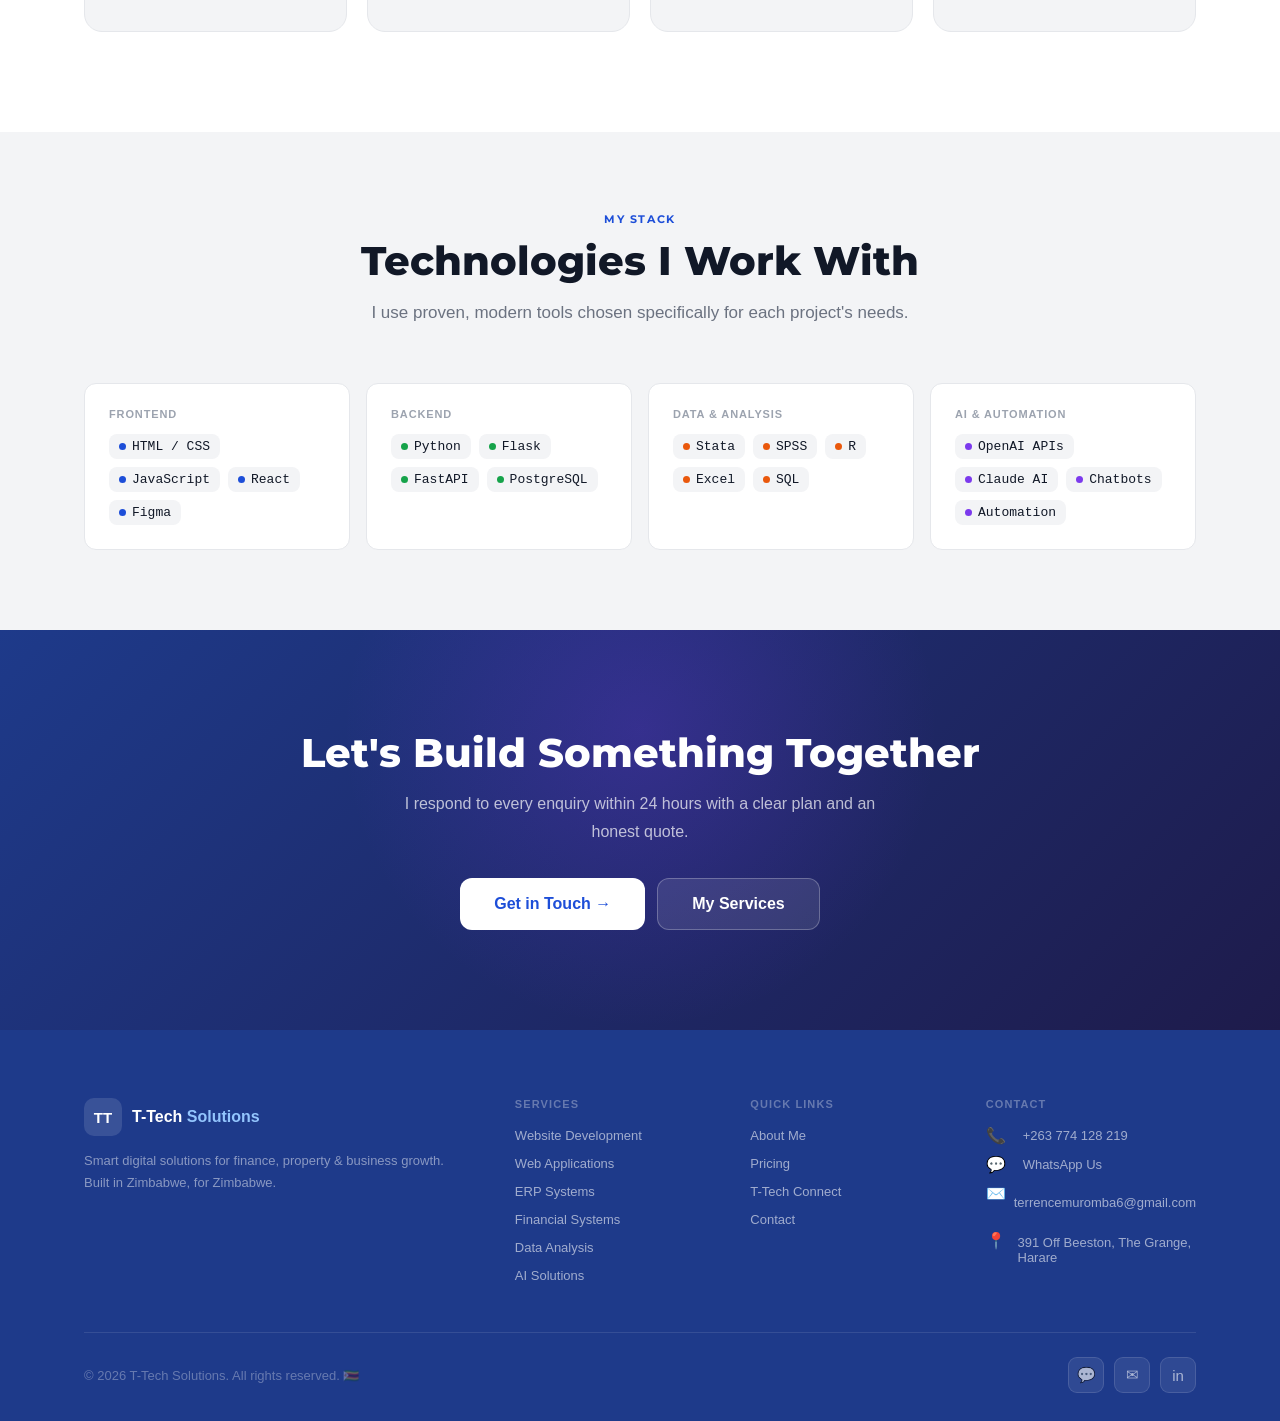
==== commit 1d6d9579: "Major website overhaul: redesign, SEO, content fixes, and consistency pass - Full homepage redesign:" ====
--- a/about.html
+++ b/about.html
@@ -3,10 +3,22 @@
 <head>
   <meta charset="UTF-8"/>
   <meta name="viewport" content="width=device-width, initial-scale=1.0"/>
-  <title>About — T-Tech Solutions</title>
-  <meta name="description" content="Terrence Muromba is a Zimbabwe-based freelance developer with an Honours degree in Fiscal Management from the University of Zimbabwe, combining financial expertise with technology to build systems that solve real business problems."/>
+  <title>About Terrence Muromba — Freelance Developer | T-Tech Solutions Zimbabwe</title>
+  <meta name="description" content="Terrence Muromba is a Zimbabwe-based freelance developer with an Honours degree in Fiscal Management from the University of Zimbabwe. Self-driven programmer with expertise in web apps, financial systems, ERP platforms and AI tools."/>
+  <meta name="keywords" content="Terrence Muromba, T-Tech Solutions, freelance developer Zimbabwe, web developer Harare, fiscal management developer, Fintech Zimbabwe, University of Zimbabwe developer"/>
+  <meta name="author" content="Terrence Muromba — T-Tech Solutions"/>
+  <meta name="robots" content="index, follow"/>
+  <meta property="og:title" content="About Terrence Muromba — Freelance Developer | T-Tech Solutions"/>
+  <meta property="og:description" content="Zimbabwe-based freelance developer with a BSc in Fiscal Management, building intelligent digital systems for businesses and organisations."/>
+  <meta property="og:type" content="profile"/>
+  <meta property="og:url" content="https://ttechsolutions.co.zw/about.html"/>
+  <meta property="og:image" content="https://ttechsolutions.co.zw/images/me.jpg"/>
+  <meta name="twitter:card" content="summary_large_image"/>
+  <meta name="twitter:title" content="About Terrence Muromba — T-Tech Solutions Zimbabwe"/>
+  <meta name="twitter:description" content="Freelance developer with BSc Fiscal Management, building web apps, ERP systems and financial tools in Zimbabwe."/>
+  <link rel="canonical" href="https://ttechsolutions.co.zw/about.html"/>
   <link rel="preconnect" href="https://fonts.googleapis.com"/>
-  <link href="https://fonts.googleapis.com/css2?family=Inter:wght@300;400;500;600;700;800&family=Syne:wght@600;700;800&display=swap" rel="stylesheet"/>
+  <link href="https://fonts.googleapis.com/css2?family=Montserrat:wght@400;500;600;700;800;900&display=swap" rel="stylesheet"/>
   <link rel="stylesheet" href="styles.css"/>
   <style>
     .about-grid { display:grid; grid-template-columns:1fr 1fr; gap:72px; align-items:center; padding:100px 0; }
@@ -14,7 +26,7 @@
     .about-visual img { width:100%; height:100%; object-fit:cover; object-position:top center; display:block; }
     .about-visual::after { content:''; position:absolute; bottom:0; left:0; right:0; height:40%; background:linear-gradient(to top,rgba(15,23,42,.6),transparent); pointer-events:none; }
     .about-pill { position:absolute; bottom:-20px; right:-12px; background:#fff; border-radius:12px; box-shadow:var(--shadow-md); border:1px solid var(--border); padding:14px 20px; display:flex; align-items:center; gap:12px; }
-    .pill-num { font-family:'Inter',sans-serif; font-size:24px; font-weight:800; color:var(--primary); }
+    .pill-num { font-family:'Montserrat',sans-serif; font-size:24px; font-weight:800; color:var(--primary); }
     .pill-lbl { font-size:12px; color:var(--text-sec); line-height:1.4; }
     .about-visual-wrap { position:relative; }
     @media(max-width:900px){ .about-grid{grid-template-columns:1fr;} }
@@ -23,8 +35,8 @@
     .mv-grid { display:grid; grid-template-columns:1fr 1fr; gap:24px; }
     .mv-card { background:var(--white); border-radius:var(--radius-lg); padding:36px; border:1px solid var(--border); }
     .mv-icon { font-size:32px; margin-bottom:16px; }
-    .mv-label { font-family:'Inter',sans-serif; font-size:11px; font-weight:700; letter-spacing:.1em; text-transform:uppercase; color:var(--primary); margin-bottom:10px; }
-    .mv-title { font-family:'Inter',sans-serif; font-size:20px; font-weight:800; margin-bottom:12px; }
+    .mv-label { font-family:'Montserrat',sans-serif; font-size:11px; font-weight:700; letter-spacing:.1em; text-transform:uppercase; color:var(--primary); margin-bottom:10px; }
+    .mv-title { font-family:'Montserrat',sans-serif; font-size:20px; font-weight:800; margin-bottom:12px; }
     .mv-text { font-size:14px; line-height:1.75; color:var(--text-sec); }
     @media(max-width:640px){ .mv-grid{grid-template-columns:1fr;} }
 
@@ -33,7 +45,7 @@
     .val-card { background:var(--bg); border-radius:var(--radius-lg); padding:28px; border:1px solid var(--border); transition:all .25s; }
     .val-card:hover { background:var(--white); box-shadow:var(--shadow-md); transform:translateY(-3px); }
     .val-icon { font-size:28px; margin-bottom:14px; }
-    .val-title { font-family:'Inter',sans-serif; font-size:16px; font-weight:700; margin-bottom:8px; }
+    .val-title { font-family:'Montserrat',sans-serif; font-size:16px; font-weight:700; margin-bottom:8px; }
     .val-desc { font-size:13px; color:var(--text-sec); line-height:1.7; }
 
     .stack { padding:80px 0; background:var(--bg); }
@@ -74,28 +86,74 @@
 </nav>
 <div class="mobile-menu">
   <a href="index.html">Home</a><a href="about.html" class="active">About</a><a href="services.html">Services</a>
-  <a href="connect.html">T-Tech Connect</a><a href="pricing.html">Pricing</a><a href="contact.html">Contact</a>
+  <a href="portfolio.html">Portfolio</a><a href="connect.html">T-Tech Connect</a><a href="pricing.html">Pricing</a><a href="contact.html">Contact</a>
   <a href="contact.html" class="btn btn-primary btn-full" style="margin-top:20px;">Start a Project</a>
 </div>
 
 <!-- PAGE HERO -->
-<section class="page-hero">
-  <div class="container">
-    <div class="page-hero-content">
-      <div class="breadcrumb"><a href="index.html">Home</a><span>/</span><span style="color:rgba(255,255,255,.7);">About</span></div>
-      <span class="eyebrow">Who I Am</span>
-      <h1>Where Finance Expertise<br/>Meets Technology.</h1>
-      <p class="lead">Terrence Muromba is a Zimbabwe-based freelance developer and final-year Fiscal Management student at the University of Zimbabwe, building intelligent digital systems that bridge the gap between finance and technology.</p>
-    </div>
-  </div>
-</section>
+<section class="page-hero" style="padding-bottom:100px;">
+  <div class="container">
+    <div style="display:grid;grid-template-columns:1fr 340px;gap:64px;align-items:center;position:relative;z-index:1;">
+
+      <!-- Left: Text -->
+      <div>
+        <div class="breadcrumb"><a href="index.html">Home</a><span>/</span><span style="color:rgba(255,255,255,.7);">About</span></div>
+        <span class="eyebrow">Who I Am</span>
+        <h1 style="color:#fff;margin-bottom:20px;">Where Finance Expertise<br/>Meets Technology</h1>
+        <p class="lead" style="color:rgba(255,255,255,.65);margin-bottom:32px;">Zimbabwe-based freelance developer and final-year Fiscal Management student at the University of Zimbabwe, building intelligent digital systems at the intersection of finance and technology.</p>
+        <div style="display:flex;gap:28px;padding-top:28px;border-top:1px solid rgba(255,255,255,.12);flex-wrap:wrap;">
+          <div>
+            <div style="font-family:'Montserrat',sans-serif;font-size:28px;font-weight:800;color:#fff;line-height:1;">3+</div>
+            <div style="font-size:12px;color:rgba(255,255,255,.45);margin-top:4px;">Live Projects</div>
+          </div>
+          <div>
+            <div style="font-family:'Montserrat',sans-serif;font-size:28px;font-weight:800;color:#fff;line-height:1;">8</div>
+            <div style="font-size:12px;color:rgba(255,255,255,.45);margin-top:4px;">Services</div>
+          </div>
+          <div>
+            <div style="font-family:'Montserrat',sans-serif;font-size:28px;font-weight:800;color:#fff;line-height:1;">UZ</div>
+            <div style="font-size:12px;color:rgba(255,255,255,.45);margin-top:4px;">BSc Fiscal Mgmt</div>
+          </div>
+          <div>
+            <div style="font-family:'Montserrat',sans-serif;font-size:28px;font-weight:800;color:#fff;line-height:1;">24h</div>
+            <div style="font-size:12px;color:rgba(255,255,255,.45);margin-top:4px;">Response Time</div>
+          </div>
+        </div>
+      </div>
+
+      <!-- Right: Photo -->
+      <div style="position:relative;" class="about-hero-photo-col">
+        <div style="border-radius:22px;overflow:hidden;border:2px solid rgba(255,255,255,.12);box-shadow:0 28px 72px rgba(0,0,0,.5);aspect-ratio:3/4;position:relative;">
+          <img src="images/me.jpg" alt="Terrence Muromba" style="width:100%;height:100%;object-fit:cover;object-position:top;display:block;"/>
+          <div style="position:absolute;bottom:0;left:0;right:0;height:45%;background:linear-gradient(to top,rgba(10,15,30,.88),transparent);pointer-events:none;"></div>
+          <div style="position:absolute;bottom:18px;left:18px;right:18px;z-index:2;">
+            <div style="font-family:'Montserrat',sans-serif;font-size:16px;font-weight:800;color:#fff;text-shadow:0 2px 6px rgba(0,0,0,.4);">Terrence Muromba</div>
+            <div style="font-size:11px;color:rgba(255,255,255,.7);margin-top:3px;">Freelance Developer · Harare, Zimbabwe</div>
+          </div>
+        </div>
+        <div style="position:absolute;top:-14px;right:-14px;background:rgba(255,255,255,.95);backdrop-filter:blur(12px);border-radius:14px;box-shadow:0 8px 32px rgba(0,0,0,.2);padding:10px 14px;display:flex;align-items:center;gap:8px;border:1px solid rgba(255,255,255,.6);">
+          <span style="font-size:18px;">🎓</span>
+          <div><div style="font-size:11px;font-weight:700;color:#0f172a;">BSc Fiscal Management</div><div style="font-size:10px;color:#64748b;margin-top:1px;">University of Zimbabwe</div></div>
+        </div>
+        <div style="position:absolute;bottom:80px;left:-14px;background:rgba(255,255,255,.95);backdrop-filter:blur(12px);border-radius:14px;box-shadow:0 8px 32px rgba(0,0,0,.2);padding:10px 14px;display:flex;align-items:center;gap:8px;border:1px solid rgba(255,255,255,.6);">
+          <span class="pulse-dot" style="background:#4ade80;flex-shrink:0;"></span>
+          <div><div style="font-size:11px;font-weight:700;color:#0f172a;">Available for Projects</div><div style="font-size:10px;color:#64748b;margin-top:1px;">Responds within 24 hours</div></div>
+        </div>
+      </div>
+
+    </div>
+  </div>
+</section>
+<style>
+  @media(max-width:900px){ .about-hero-photo-col{ display:none; } }
+</style>
 
 <!-- ABOUT SECTION -->
 <div class="container">
   <div class="about-grid">
     <div class="about-visual-wrap reveal">
       <div class="about-visual">
-        <img src="images/me.jpg" alt="Terrence Muromba — T-Tech Solutions"/>
+        <img src="images/pic2.png" alt="Terrence Muromba — T-Tech Solutions"/>
       </div>
       <div class="about-pill">
         <div class="pill-num">UZ</div>
@@ -158,7 +216,7 @@
 <section style="padding:80px 0;background:var(--bg);">
   <div class="container">
     <div class="section-header text-center reveal">
-      <span class="eyebrow">Dissertation Project</span>
+      <span class="eyebrow" id="dissertation">Dissertation Project</span>
       <h2>A Financial Management System for the City of Harare</h2>
       <p class="lead">My final year research project at the University of Zimbabwe, combining academic research with a fully working system built and deployed live.</p>
     </div>
@@ -390,7 +448,7 @@
       <div class="footer-social">
         <a href="https://wa.me/263774128219" target="_blank" rel="noopener" class="social-btn">💬</a>
         <a href="mailto:terrencemuromba6@gmail.com" class="social-btn">✉</a>
-        <a href="#" class="social-btn">in</a>
+        <a href="https://www.linkedin.com/in/terrence-muromba-80483b241" target="_blank" rel="noopener" class="social-btn" title="LinkedIn">in</a>
       </div>
     </div>
   </div>
--- a/styles.css
+++ b/styles.css
@@ -2,7 +2,7 @@
    T-Tech Solutions — Shared Stylesheet
    ============================================================ */
 
-@import url('https://fonts.googleapis.com/css2?family=Inter:wght@300;400;500;600;700;800&family=Syne:wght@600;700;800&display=swap');
+@import url('https://fonts.googleapis.com/css2?family=Montserrat:wght@400;500;600;700;800;900&display=swap');
 
 /* ── Variables ─────────────────────────────────────────────── */
 :root {
@@ -31,7 +31,7 @@
 *, *::before, *::after { margin: 0; padding: 0; box-sizing: border-box; }
 html { scroll-behavior: smooth; }
 body {
-  font-family: 'Inter', system-ui, -apple-system, 'Segoe UI', Roboto, 'Helvetica Neue', Arial, 'Noto Sans', 'Liberation Sans', sans-serif;
+  font-family: -apple-system, BlinkMacSystemFont, 'Segoe UI', Roboto, Helvetica, Arial, sans-serif;
   color: var(--text);
   background: var(--white);
   overflow-x: hidden;
@@ -48,14 +48,14 @@
 
 /* ── Typography ────────────────────────────────────────────── */
 .eyebrow {
-  font-family: 'Syne', sans-serif;
+  font-family: 'Montserrat', sans-serif;
   font-size: 11px; font-weight: 700;
   letter-spacing: .14em; text-transform: uppercase;
   color: var(--primary); margin-bottom: 12px;
   display: block;
 }
 h1, h2, h3, h4 {
-  font-family: 'Syne', sans-serif;
+  font-family: 'Montserrat', sans-serif;
   font-weight: 800; line-height: 1.15; color: var(--text);
 }
 h1 { font-size: clamp(34px, 5vw, 56px); }
@@ -63,6 +63,11 @@
 h3 { font-size: clamp(18px, 2.5vw, 22px); font-weight: 700; margin-bottom: 8px; }
 h4 { font-size: 15px; font-weight: 700; margin-bottom: 6px; }
 p  { line-height: 1.75; color: var(--text-sec); }
+
+/* Technical / monospace elements */
+code, .tech-spec, .stack-item, .svc-tag, .tag, .proj-tag {
+  font-family: 'Courier New', 'Consolas', monospace;
+}
 .lead {
   font-size: 17px; line-height: 1.75;
   color: var(--text-sec); max-width: 600px;
@@ -222,20 +227,64 @@
 /* ── Page Hero (inner pages) ───────────────────────────────── */
 .page-hero {
   padding: 148px 0 88px;
-  background: linear-gradient(135deg, var(--primary-dark) 0%, #1e1b4b 100%);
+  background: linear-gradient(135deg, #0a0f1e 0%, #0f172a 50%, #1a1040 100%);
   position: relative; overflow: hidden;
 }
 .page-hero::before {
   content: ''; position: absolute;
   top: -80px; right: -80px;
-  width: 480px; height: 480px;
-  background: radial-gradient(circle, rgba(124,58,237,.3), transparent 70%);
+  width: 520px; height: 520px;
+  background: radial-gradient(circle, rgba(124,58,237,.28), transparent 70%);
   pointer-events: none;
 }
-.page-hero-content { position: relative; z-index: 1; }
-.page-hero .eyebrow { color: rgba(255,255,255,.55); }
-.page-hero h1 { color: #fff; margin-bottom: 16px; }
-.page-hero .lead { color: rgba(255,255,255,.72); }
+.page-hero::after {
+  content: ''; position: absolute;
+  bottom: -60px; left: -60px;
+  width: 360px; height: 360px;
+  background: radial-gradient(circle, rgba(59,130,246,.14), transparent 70%);
+  pointer-events: none;
+}
+.page-hero-content {
+  position: relative; z-index: 1;
+  text-align: center;
+  max-width: 760px;
+  margin: 0 auto;
+}
+.page-hero .eyebrow { color: rgba(255,255,255,.5); letter-spacing: .14em; }
+.page-hero h1 { color: #fff; margin-bottom: 20px; }
+.page-hero .lead {
+  color: rgba(255,255,255,.65);
+  max-width: 620px;
+  margin: 0 auto;
+  font-size: 18px;
+}
+.page-hero .breadcrumb { justify-content: center; margin-bottom: 24px; }
+
+/* ── Dark section utility ──────────────────────────────────── */
+.section-dark {
+  background: linear-gradient(135deg, #0f172a 0%, #1e1b4b 100%);
+  position: relative;
+}
+.section-dark h2 { color: #fff; }
+.section-dark p  { color: rgba(255,255,255,.65); }
+.section-dark .eyebrow { color: rgba(255,255,255,.45); }
+
+/* ── Improved card hover ───────────────────────────────────── */
+.card-hover {
+  transition: all .28s cubic-bezier(.4,0,.2,1);
+  position: relative; overflow: hidden;
+}
+.card-hover::before {
+  content: ''; position: absolute; top: 0; left: 0; right: 0;
+  height: 3px;
+  background: linear-gradient(90deg, var(--primary), var(--accent));
+  transform: scaleX(0); transform-origin: left; transition: transform .3s;
+}
+.card-hover:hover {
+  box-shadow: 0 16px 56px rgba(0,0,0,.12);
+  transform: translateY(-5px); border-color: transparent;
+}
+.card-hover:hover::before { transform: scaleX(1); }
 
 /* ── Breadcrumb ────────────────────────────────────────────── */
 .breadcrumb { display: flex; align-items: center; gap: 8px; margin-bottom: 20px; }
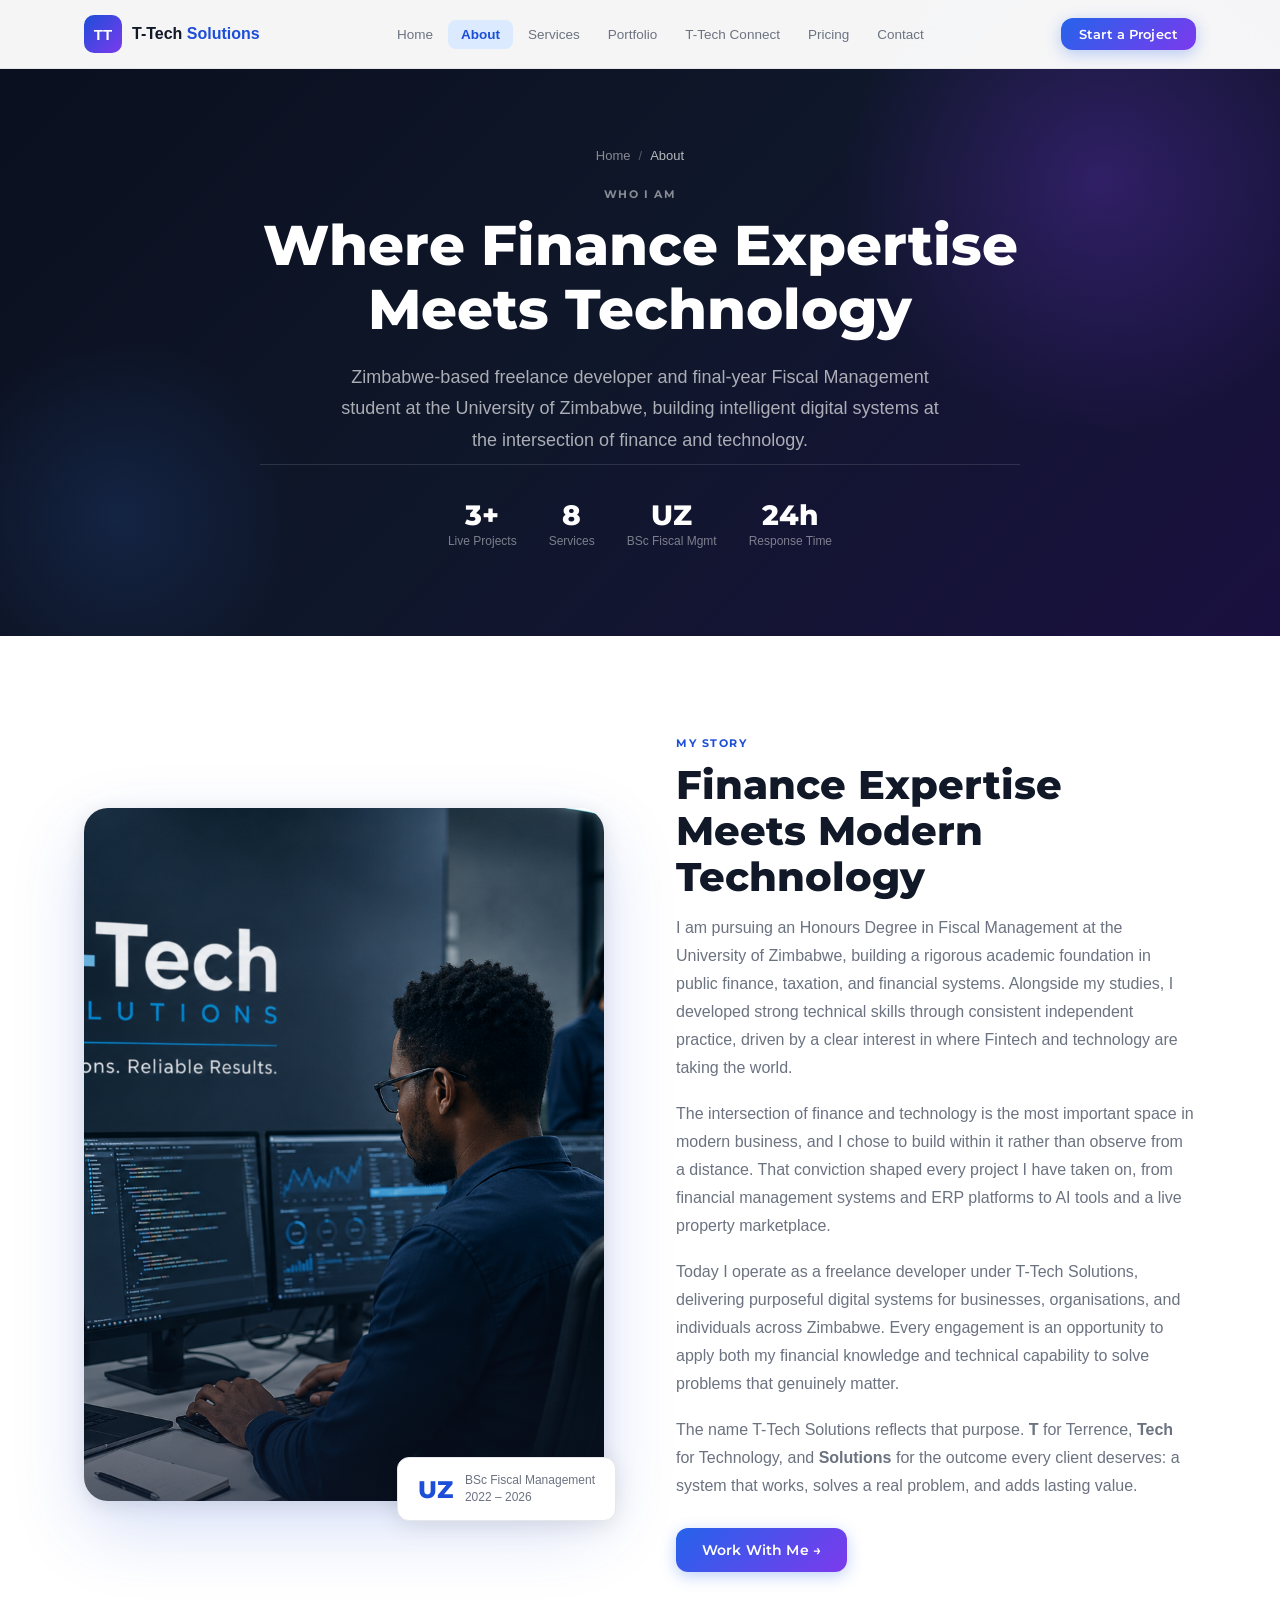
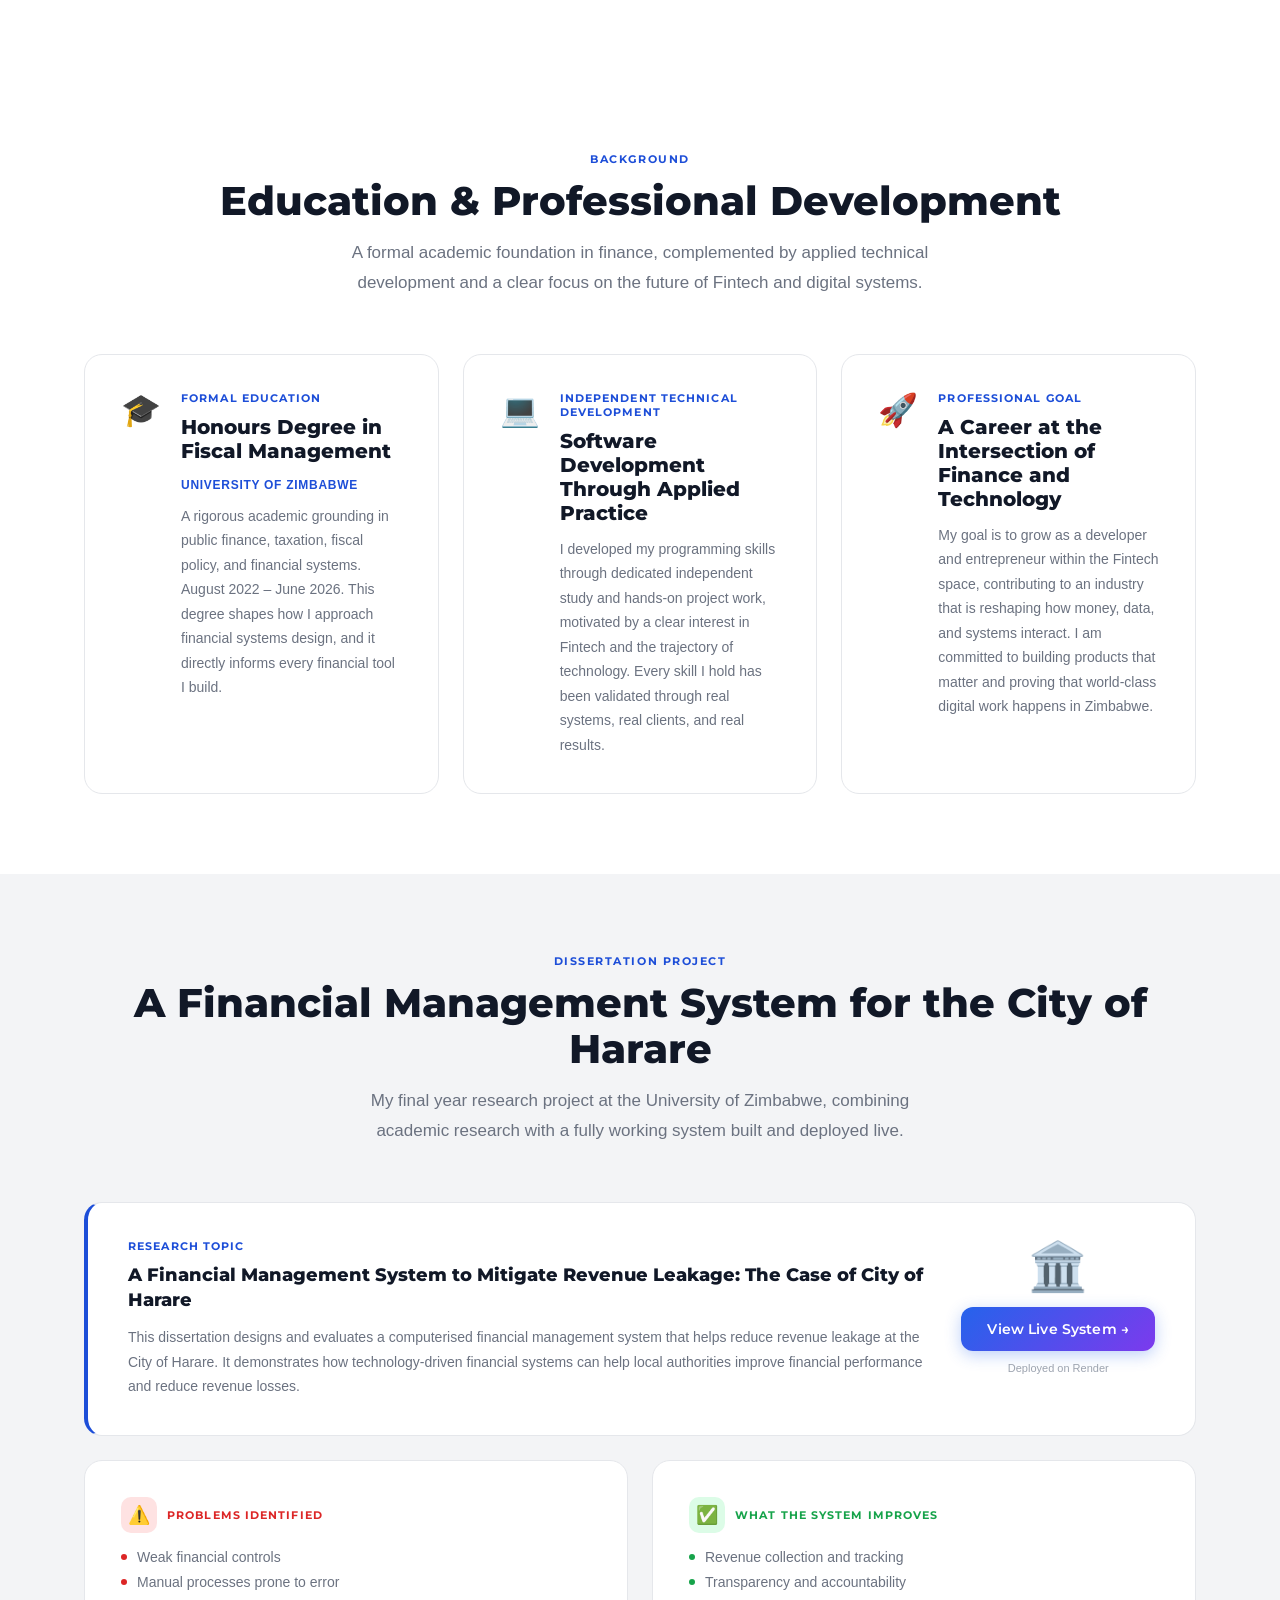
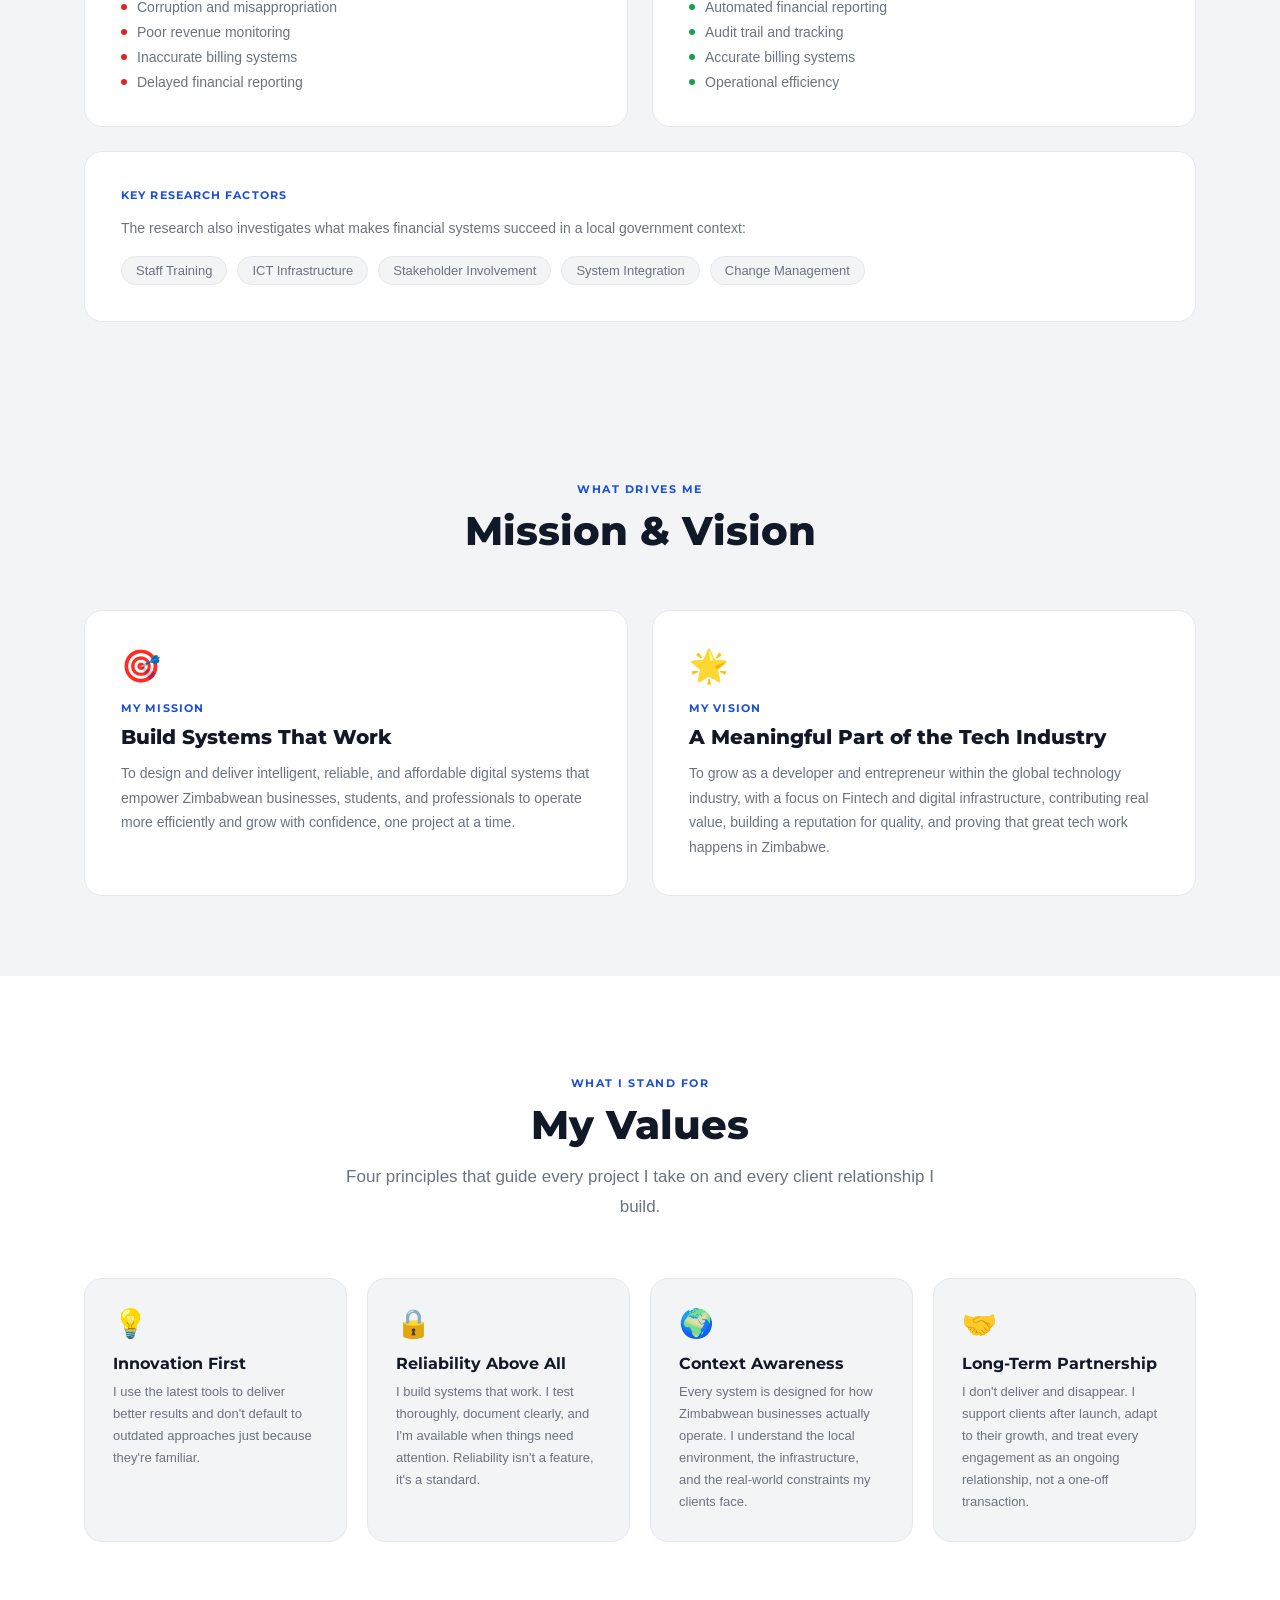
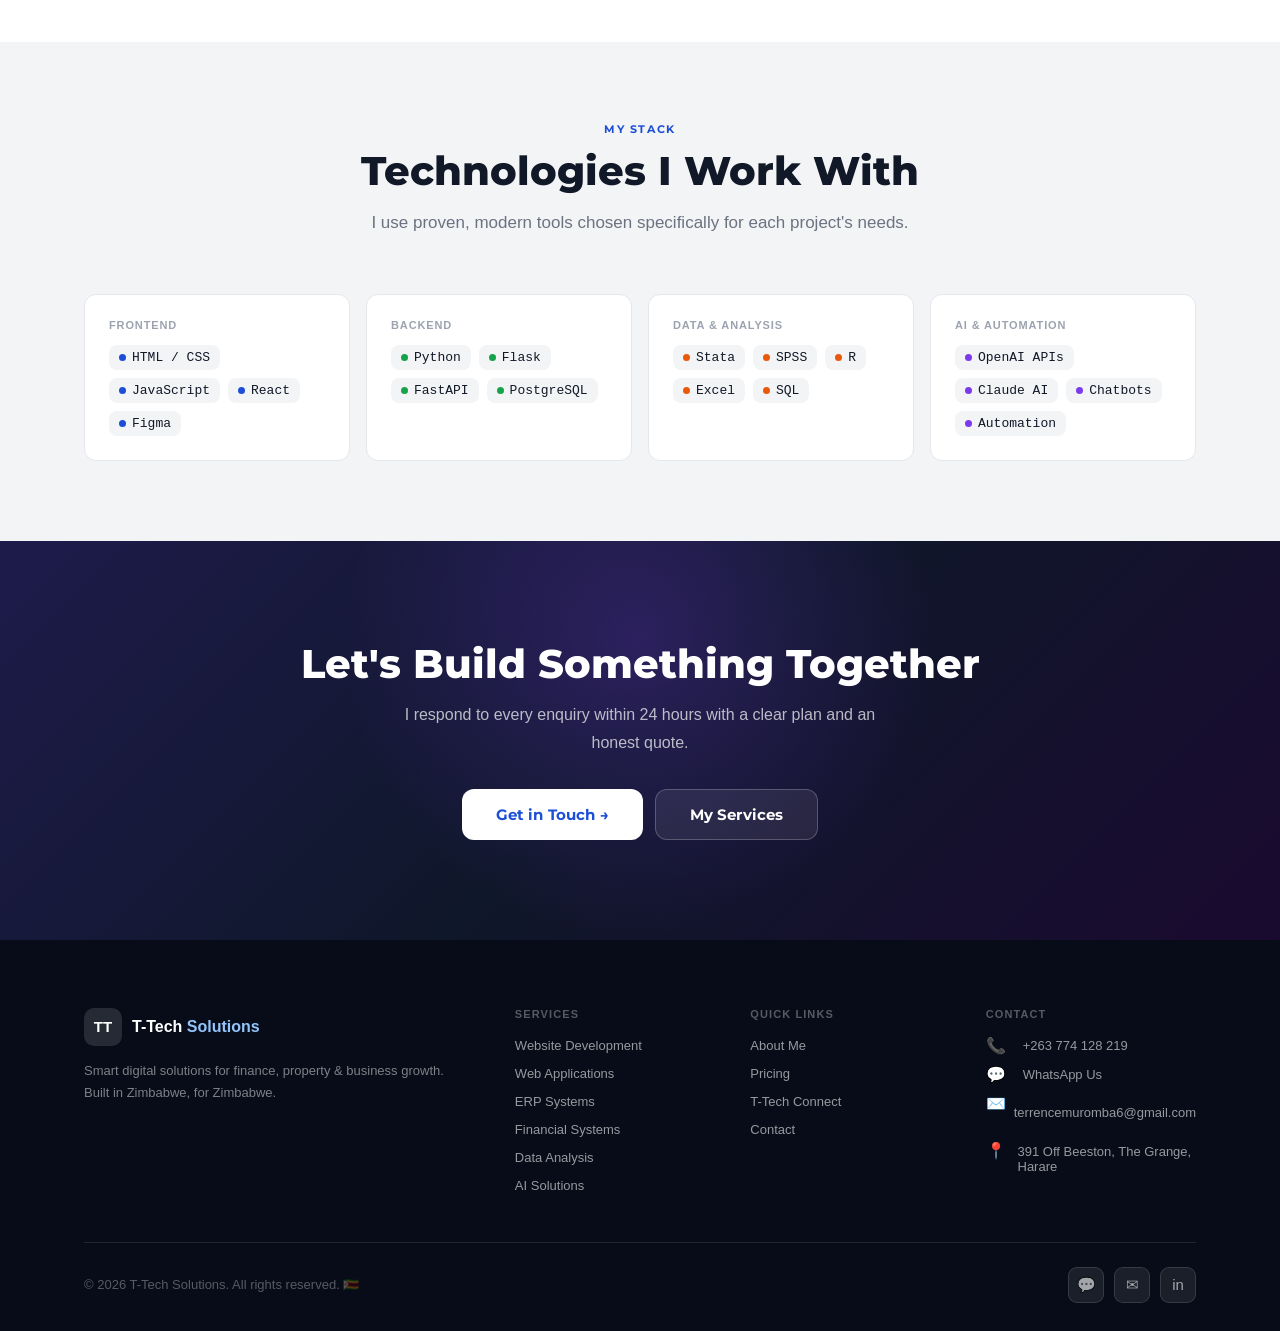
==== commit 40747642: "Polish: professional tech site improvements across all pages - Buttons: gradient primary, Montserrat" ====
--- a/about.html
+++ b/about.html
@@ -91,62 +91,34 @@
 </div>
 
 <!-- PAGE HERO -->
-<section class="page-hero" style="padding-bottom:100px;">
-  <div class="container">
-    <div style="display:grid;grid-template-columns:1fr 340px;gap:64px;align-items:center;position:relative;z-index:1;">
-
-      <!-- Left: Text -->
-      <div>
-        <div class="breadcrumb"><a href="index.html">Home</a><span>/</span><span style="color:rgba(255,255,255,.7);">About</span></div>
-        <span class="eyebrow">Who I Am</span>
-        <h1 style="color:#fff;margin-bottom:20px;">Where Finance Expertise<br/>Meets Technology</h1>
-        <p class="lead" style="color:rgba(255,255,255,.65);margin-bottom:32px;">Zimbabwe-based freelance developer and final-year Fiscal Management student at the University of Zimbabwe, building intelligent digital systems at the intersection of finance and technology.</p>
-        <div style="display:flex;gap:28px;padding-top:28px;border-top:1px solid rgba(255,255,255,.12);flex-wrap:wrap;">
-          <div>
-            <div style="font-family:'Montserrat',sans-serif;font-size:28px;font-weight:800;color:#fff;line-height:1;">3+</div>
-            <div style="font-size:12px;color:rgba(255,255,255,.45);margin-top:4px;">Live Projects</div>
-          </div>
-          <div>
-            <div style="font-family:'Montserrat',sans-serif;font-size:28px;font-weight:800;color:#fff;line-height:1;">8</div>
-            <div style="font-size:12px;color:rgba(255,255,255,.45);margin-top:4px;">Services</div>
-          </div>
-          <div>
-            <div style="font-family:'Montserrat',sans-serif;font-size:28px;font-weight:800;color:#fff;line-height:1;">UZ</div>
-            <div style="font-size:12px;color:rgba(255,255,255,.45);margin-top:4px;">BSc Fiscal Mgmt</div>
-          </div>
-          <div>
-            <div style="font-family:'Montserrat',sans-serif;font-size:28px;font-weight:800;color:#fff;line-height:1;">24h</div>
-            <div style="font-size:12px;color:rgba(255,255,255,.45);margin-top:4px;">Response Time</div>
-          </div>
-        </div>
-      </div>
-
-      <!-- Right: Photo -->
-      <div style="position:relative;" class="about-hero-photo-col">
-        <div style="border-radius:22px;overflow:hidden;border:2px solid rgba(255,255,255,.12);box-shadow:0 28px 72px rgba(0,0,0,.5);aspect-ratio:3/4;position:relative;">
-          <img src="images/me.jpg" alt="Terrence Muromba" style="width:100%;height:100%;object-fit:cover;object-position:top;display:block;"/>
-          <div style="position:absolute;bottom:0;left:0;right:0;height:45%;background:linear-gradient(to top,rgba(10,15,30,.88),transparent);pointer-events:none;"></div>
-          <div style="position:absolute;bottom:18px;left:18px;right:18px;z-index:2;">
-            <div style="font-family:'Montserrat',sans-serif;font-size:16px;font-weight:800;color:#fff;text-shadow:0 2px 6px rgba(0,0,0,.4);">Terrence Muromba</div>
-            <div style="font-size:11px;color:rgba(255,255,255,.7);margin-top:3px;">Freelance Developer · Harare, Zimbabwe</div>
-          </div>
-        </div>
-        <div style="position:absolute;top:-14px;right:-14px;background:rgba(255,255,255,.95);backdrop-filter:blur(12px);border-radius:14px;box-shadow:0 8px 32px rgba(0,0,0,.2);padding:10px 14px;display:flex;align-items:center;gap:8px;border:1px solid rgba(255,255,255,.6);">
-          <span style="font-size:18px;">🎓</span>
-          <div><div style="font-size:11px;font-weight:700;color:#0f172a;">BSc Fiscal Management</div><div style="font-size:10px;color:#64748b;margin-top:1px;">University of Zimbabwe</div></div>
-        </div>
-        <div style="position:absolute;bottom:80px;left:-14px;background:rgba(255,255,255,.95);backdrop-filter:blur(12px);border-radius:14px;box-shadow:0 8px 32px rgba(0,0,0,.2);padding:10px 14px;display:flex;align-items:center;gap:8px;border:1px solid rgba(255,255,255,.6);">
-          <span class="pulse-dot" style="background:#4ade80;flex-shrink:0;"></span>
-          <div><div style="font-size:11px;font-weight:700;color:#0f172a;">Available for Projects</div><div style="font-size:10px;color:#64748b;margin-top:1px;">Responds within 24 hours</div></div>
-        </div>
-      </div>
-
-    </div>
-  </div>
-</section>
-<style>
-  @media(max-width:900px){ .about-hero-photo-col{ display:none; } }
-</style>
+<section class="page-hero">
+  <div class="container">
+    <div class="page-hero-content">
+      <div class="breadcrumb"><a href="index.html">Home</a><span>/</span><span style="color:rgba(255,255,255,.7);">About</span></div>
+      <span class="eyebrow">Who I Am</span>
+      <h1>Where Finance Expertise<br/>Meets Technology</h1>
+      <p class="lead">Zimbabwe-based freelance developer and final-year Fiscal Management student at the University of Zimbabwe, building intelligent digital systems at the intersection of finance and technology.</p>
+      <div style="display:flex;gap:32px;justify-content:center;padding-top:36px;margin-top:8px;border-top:1px solid rgba(255,255,255,.12);flex-wrap:wrap;">
+        <div style="text-align:center;">
+          <div style="font-family:'Montserrat',sans-serif;font-size:28px;font-weight:800;color:#fff;line-height:1;">3+</div>
+          <div style="font-size:12px;color:rgba(255,255,255,.45);margin-top:5px;">Live Projects</div>
+        </div>
+        <div style="text-align:center;">
+          <div style="font-family:'Montserrat',sans-serif;font-size:28px;font-weight:800;color:#fff;line-height:1;">8</div>
+          <div style="font-size:12px;color:rgba(255,255,255,.45);margin-top:5px;">Services</div>
+        </div>
+        <div style="text-align:center;">
+          <div style="font-family:'Montserrat',sans-serif;font-size:28px;font-weight:800;color:#fff;line-height:1;">UZ</div>
+          <div style="font-size:12px;color:rgba(255,255,255,.45);margin-top:5px;">BSc Fiscal Mgmt</div>
+        </div>
+        <div style="text-align:center;">
+          <div style="font-family:'Montserrat',sans-serif;font-size:28px;font-weight:800;color:#fff;line-height:1;">24h</div>
+          <div style="font-size:12px;color:rgba(255,255,255,.45);margin-top:5px;">Response Time</div>
+        </div>
+      </div>
+    </div>
+  </div>
+</section>
 
 <!-- ABOUT SECTION -->
 <div class="container">
@@ -453,6 +425,11 @@
     </div>
   </div>
 </footer>
+<button id="scrollTop" class="scroll-top" aria-label="Back to top">
+  <svg viewBox="0 0 24 24" fill="none" stroke="currentColor" stroke-width="2.5" stroke-linecap="round" stroke-linejoin="round">
+    <polyline points="18 15 12 9 6 15"/>
+  </svg>
+</button>
 <script src="script.js"></script>
 </body>
 </html>
--- a/styles.css
+++ b/styles.css
@@ -86,24 +86,33 @@
 .btn {
   display: inline-flex; align-items: center; gap: 8px;
   padding: 13px 26px; border-radius: var(--radius);
-  font-size: 14px; font-weight: 500;
-  font-family: 'Inter', sans-serif;
+  font-size: 14px; font-weight: 600;
+  font-family: 'Montserrat', sans-serif;
   cursor: pointer; border: none;
-  transition: all .2s; text-decoration: none;
-  white-space: nowrap;
-}
-.btn-primary  { background: var(--primary); color: #fff; }
-.btn-primary:hover { background: var(--primary-dark); transform: translateY(-1px); box-shadow: 0 6px 20px rgba(29,78,216,.3); }
+  transition: all .18s cubic-bezier(.4,0,.2,1);
+  text-decoration: none; white-space: nowrap;
+  letter-spacing: .01em;
+}
+.btn-primary {
+  background: linear-gradient(135deg, #2563eb, #7c3aed);
+  color: #fff;
+  box-shadow: 0 4px 16px rgba(37,99,235,.3);
+}
+.btn-primary:hover {
+  transform: translateY(-2px);
+  box-shadow: 0 8px 28px rgba(37,99,235,.45);
+  filter: brightness(1.08);
+}
 .btn-outline  { background: transparent; color: var(--primary); border: 1.5px solid var(--primary); }
-.btn-outline:hover { background: var(--primary-light); }
-.btn-white    { background: #fff; color: var(--primary); }
-.btn-white:hover { background: var(--primary-light); }
-.btn-ghost    { background: rgba(255,255,255,.1); color: #fff; border: 1px solid rgba(255,255,255,.25); }
-.btn-ghost:hover { background: rgba(255,255,255,.2); }
-.btn-green    { background: var(--green); color: #fff; }
-.btn-green:hover { background: #15803d; transform: translateY(-1px); box-shadow: 0 6px 20px rgba(22,163,74,.3); }
-.btn-sm   { padding: 9px 18px; font-size: 13px; }
-.btn-lg   { padding: 16px 34px; font-size: 16px; font-weight: 600; }
+.btn-outline:hover { background: var(--primary-light); transform: translateY(-1px); }
+.btn-white    { background: #fff; color: var(--primary); font-weight: 700; }
+.btn-white:hover { background: #f0f4ff; transform: translateY(-1px); box-shadow: 0 6px 20px rgba(255,255,255,.2); }
+.btn-ghost    { background: rgba(255,255,255,.08); color: #fff; border: 1px solid rgba(255,255,255,.22); }
+.btn-ghost:hover { background: rgba(255,255,255,.16); border-color: rgba(255,255,255,.4); }
+.btn-green    { background: linear-gradient(135deg,#16a34a,#15803d); color: #fff; }
+.btn-green:hover { transform: translateY(-2px); box-shadow: 0 8px 24px rgba(22,163,74,.35); }
+.btn-sm   { padding: 8px 18px; font-size: 13px; }
+.btn-lg   { padding: 15px 34px; font-size: 15px; font-weight: 700; }
 .btn-full { width: 100%; justify-content: center; }
 
 /* ── Badges ────────────────────────────────────────────────── */
@@ -182,7 +191,7 @@
   gap: 32px; text-align: center;
 }
 .stat-num {
-  font-family: 'Syne', sans-serif; font-size: 38px;
+  font-family: 'Montserrat', sans-serif; font-size: 38px;
   font-weight: 800; color: var(--primary);
 }
 .stat-lbl { font-size: 13px; color: var(--text-muted); margin-top: 4px; }
@@ -191,7 +200,7 @@
 /* ── CTA Section ───────────────────────────────────────────── */
 .cta-section {
   padding: 100px 0;
-  background: linear-gradient(135deg, var(--primary-dark) 0%, #1e1b4b 100%);
+  background: linear-gradient(135deg, #1e1b4b 0%, #0f172a 50%, #1a0a30 100%);
   text-align: center; position: relative; overflow: hidden;
 }
 .cta-section::before {
@@ -213,8 +222,8 @@
   border: 1.5px solid var(--border);
   border-radius: var(--radius); padding: 12px 14px;
   font-size: 14px; color: var(--text);
-  font-family: 'Inter', sans-serif;
-  transition: all .2s; outline: none;
+  font-family: 'Montserrat', sans-serif;
+  transition: all .18s; outline: none;
 }
 .form-control:focus {
   border-color: var(--primary); background: #fff;
@@ -343,7 +352,7 @@
 }
 
 /* ── FOOTER ────────────────────────────────────────────────── */
-footer { background: var(--primary-dark); color: #fff; padding: 68px 0 28px; }
+footer { background: #070c18; color: #fff; padding: 68px 0 28px; }
 .footer-grid {
   display: grid;
   grid-template-columns: 2fr 1fr 1fr 1fr;
@@ -405,3 +414,31 @@
 
 /* ── Divider ───────────────────────────────────────────────── */
 hr { border: none; border-top: 1px solid var(--border); }
+
+/* ── Nav scroll shadow ─────────────────────────────────────── */
+nav.scrolled {
+  box-shadow: 0 4px 24px rgba(0,0,0,.10);
+  border-bottom-color: rgba(229,231,235,.8);
+}
+
+/* ── Scroll to top ─────────────────────────────────────────── */
+.scroll-top {
+  position: fixed; bottom: 28px; right: 28px; z-index: 999;
+  width: 44px; height: 44px; border-radius: 12px;
+  background: linear-gradient(135deg, #2563eb, #7c3aed);
+  color: #fff; border: none; cursor: pointer;
+  display: flex; align-items: center; justify-content: center;
+  box-shadow: 0 6px 24px rgba(37,99,235,.4);
+  opacity: 0; transform: translateY(12px);
+  transition: opacity .25s, transform .25s;
+  pointer-events: none;
+}
+.scroll-top.visible { opacity: 1; transform: translateY(0); pointer-events: all; }
+.scroll-top:hover { transform: translateY(-2px); box-shadow: 0 10px 32px rgba(37,99,235,.5); }
+.scroll-top svg { width: 20px; height: 20px; }
+
+/* ── Selection colour ──────────────────────────────────────── */
+::selection { background: rgba(37,99,235,.18); color: var(--text); }
+
+/* ── Focus ring ────────────────────────────────────────────── */
+:focus-visible { outline: 2px solid #2563eb; outline-offset: 3px; border-radius: 4px; }
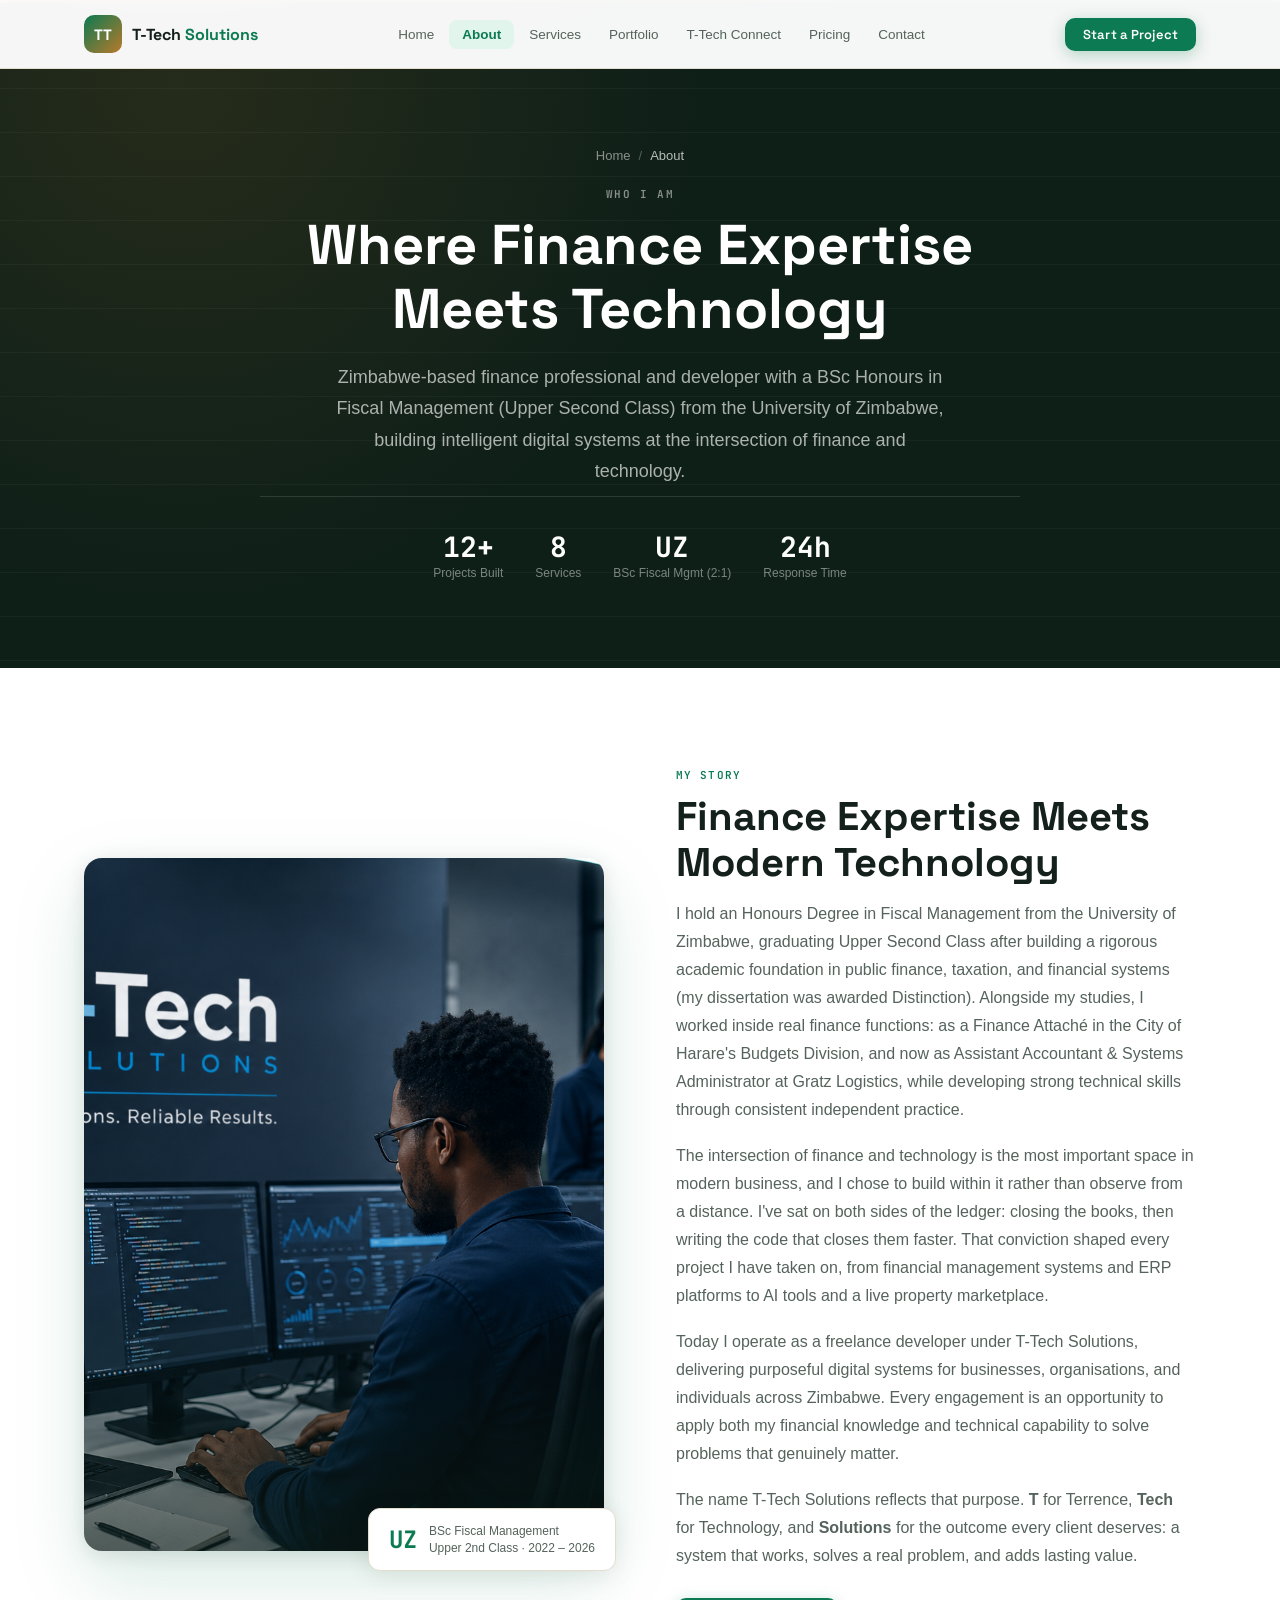
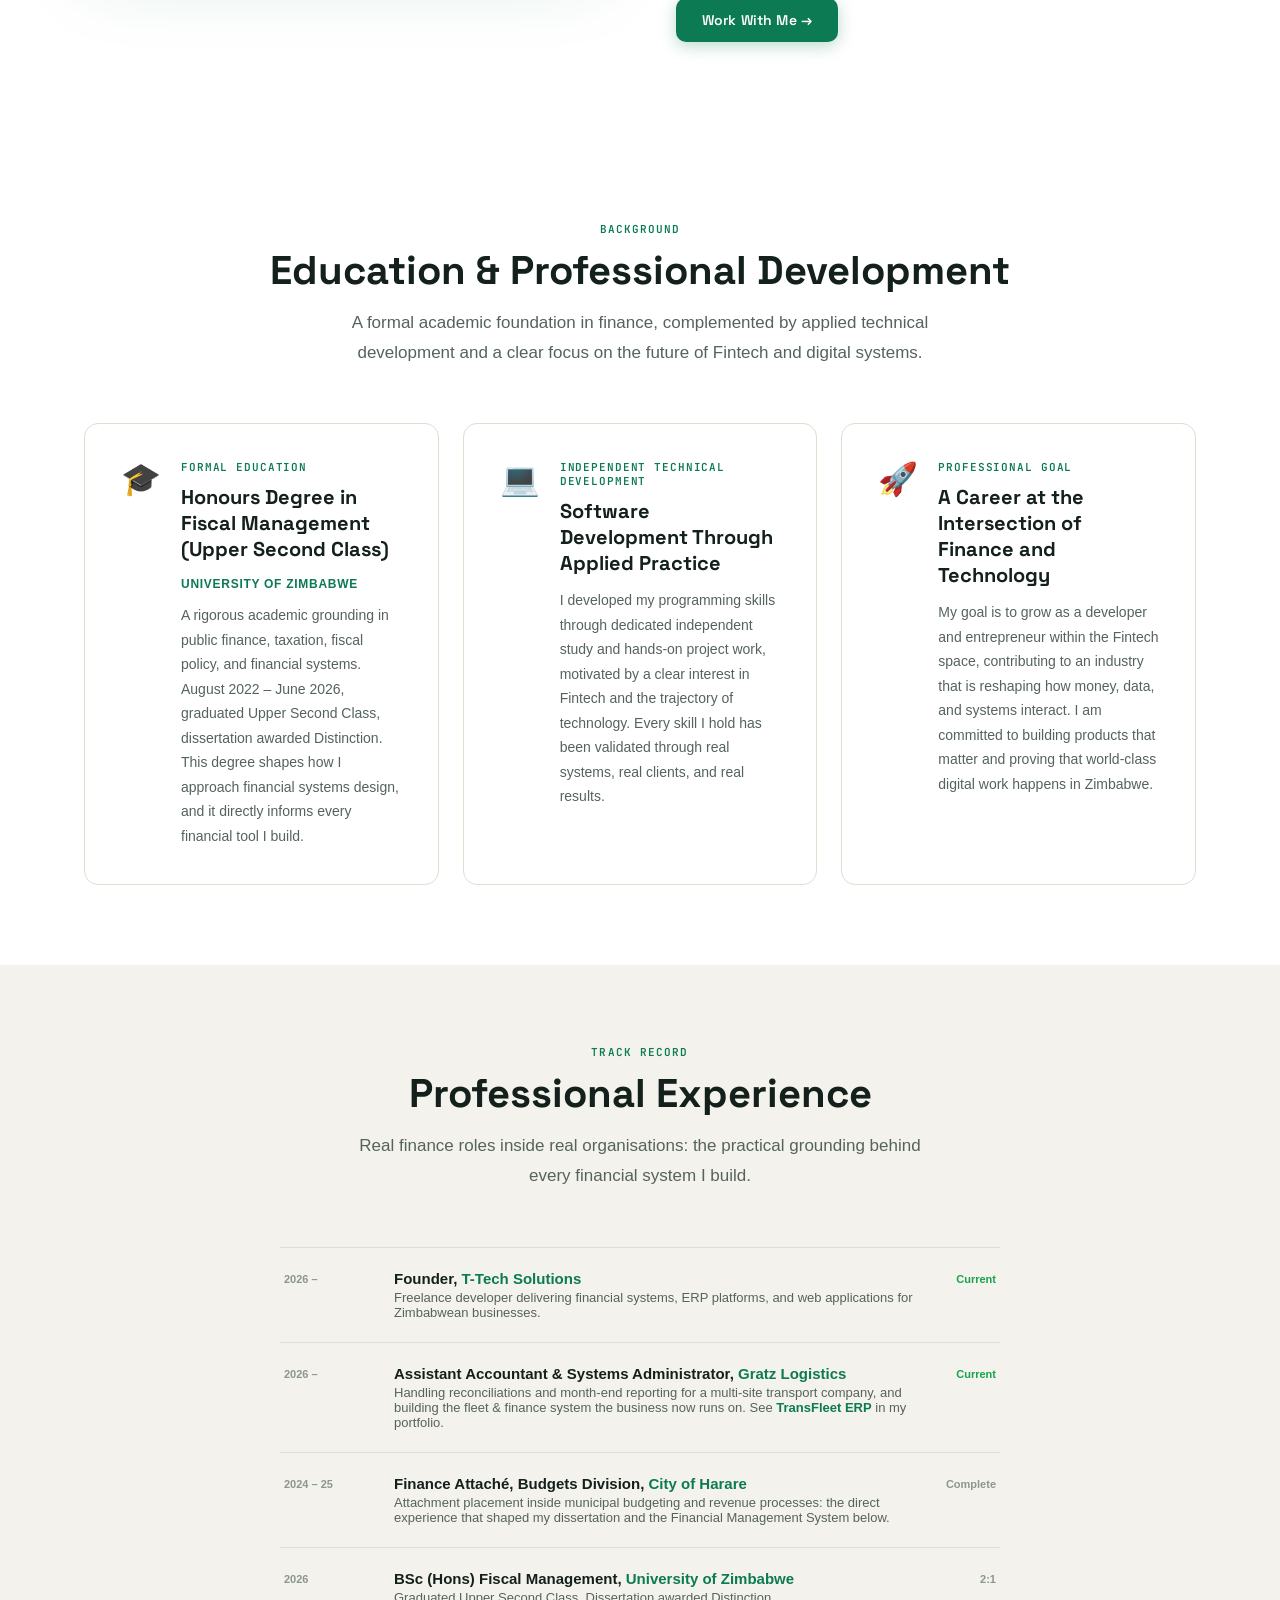
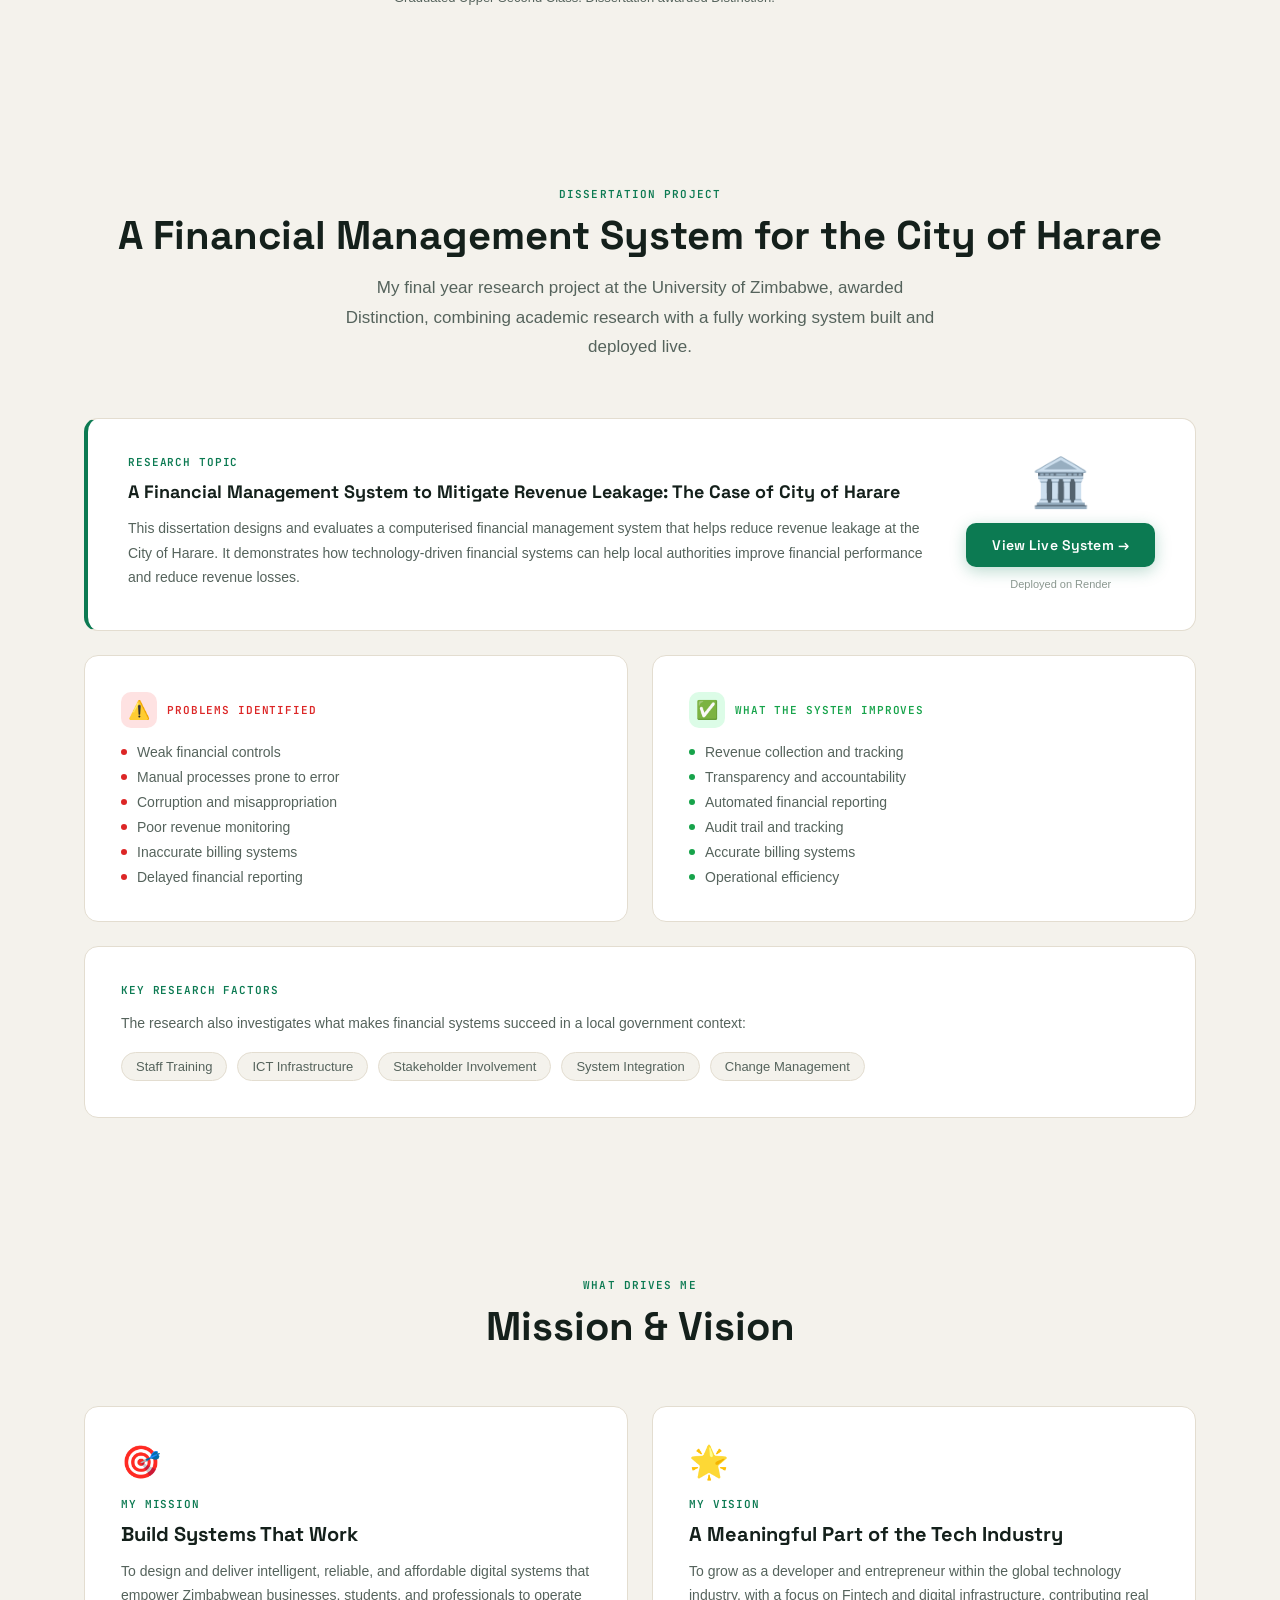
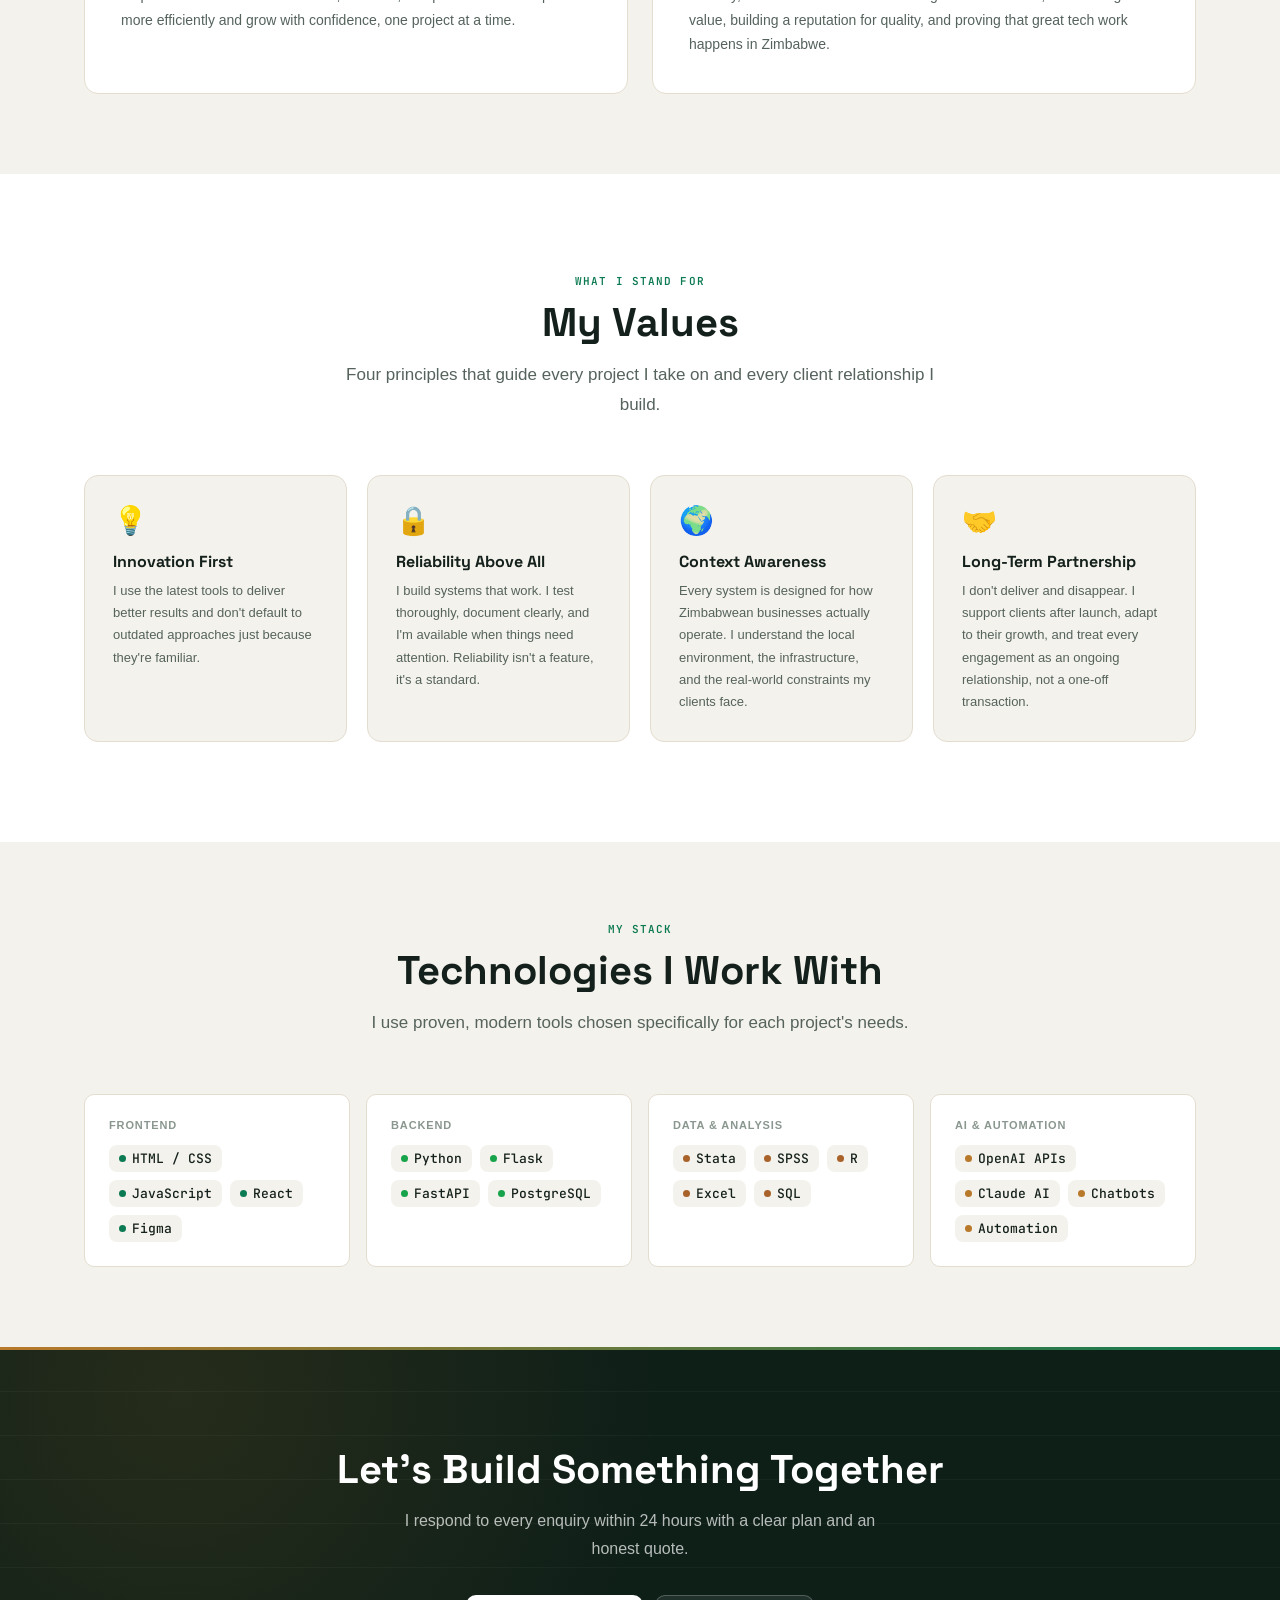
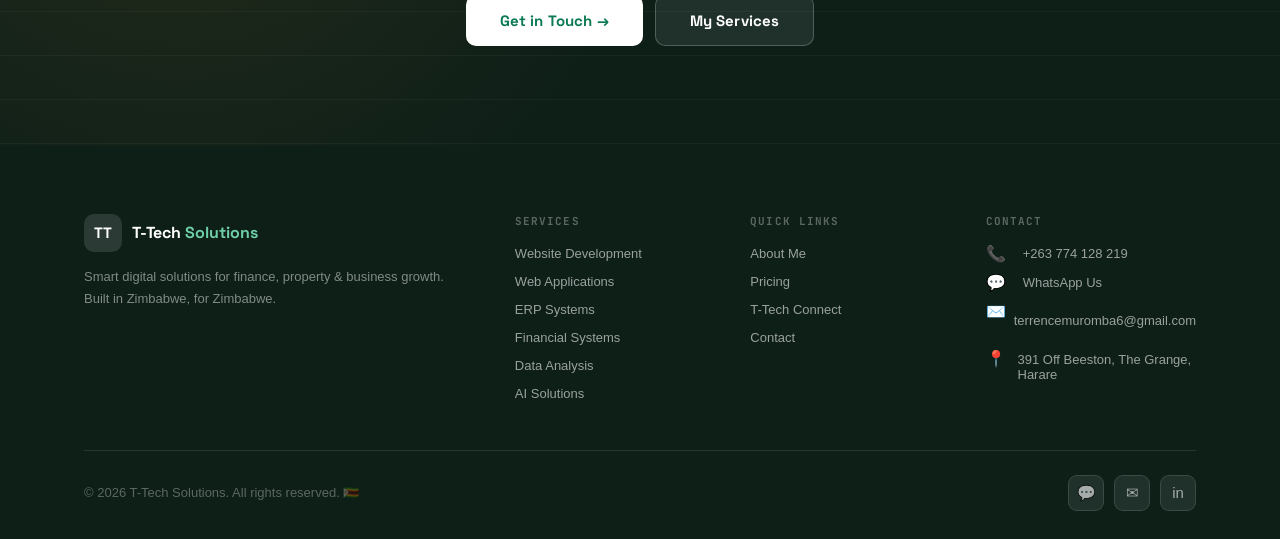
==== commit 2089c92a: "new" ====
--- a/about.html
+++ b/about.html
@@ -3,30 +3,30 @@
 <head>
   <meta charset="UTF-8"/>
   <meta name="viewport" content="width=device-width, initial-scale=1.0"/>
-  <title>About Terrence Muromba — Freelance Developer | T-Tech Solutions Zimbabwe</title>
+  <title>About Terrence Muromba | Freelance Developer | T-Tech Solutions Zimbabwe</title>
   <meta name="description" content="Terrence Muromba is a Zimbabwe-based freelance developer with an Honours degree in Fiscal Management from the University of Zimbabwe. Self-driven programmer with expertise in web apps, financial systems, ERP platforms and AI tools."/>
   <meta name="keywords" content="Terrence Muromba, T-Tech Solutions, freelance developer Zimbabwe, web developer Harare, fiscal management developer, Fintech Zimbabwe, University of Zimbabwe developer"/>
-  <meta name="author" content="Terrence Muromba — T-Tech Solutions"/>
+  <meta name="author" content="Terrence Muromba, T-Tech Solutions"/>
   <meta name="robots" content="index, follow"/>
-  <meta property="og:title" content="About Terrence Muromba — Freelance Developer | T-Tech Solutions"/>
+  <meta property="og:title" content="About Terrence Muromba | Freelance Developer | T-Tech Solutions"/>
   <meta property="og:description" content="Zimbabwe-based freelance developer with a BSc in Fiscal Management, building intelligent digital systems for businesses and organisations."/>
   <meta property="og:type" content="profile"/>
-  <meta property="og:url" content="https://ttechsolutions.co.zw/about.html"/>
-  <meta property="og:image" content="https://ttechsolutions.co.zw/images/me.jpg"/>
+  <meta property="og:url" content="https://t-techsolutions.co.zw/about.html"/>
+  <meta property="og:image" content="https://t-techsolutions.co.zw/images/me.jpg"/>
   <meta name="twitter:card" content="summary_large_image"/>
-  <meta name="twitter:title" content="About Terrence Muromba — T-Tech Solutions Zimbabwe"/>
+  <meta name="twitter:title" content="About Terrence Muromba, T-Tech Solutions Zimbabwe"/>
   <meta name="twitter:description" content="Freelance developer with BSc Fiscal Management, building web apps, ERP systems and financial tools in Zimbabwe."/>
-  <link rel="canonical" href="https://ttechsolutions.co.zw/about.html"/>
+  <link rel="canonical" href="https://t-techsolutions.co.zw/about.html"/>
   <link rel="preconnect" href="https://fonts.googleapis.com"/>
-  <link href="https://fonts.googleapis.com/css2?family=Montserrat:wght@400;500;600;700;800;900&display=swap" rel="stylesheet"/>
+  <link href="https://fonts.googleapis.com/css2?family=Space+Grotesk:wght@400;500;600;700&family=JetBrains+Mono:wght@400;500;600;700&display=swap" rel="stylesheet"/>
   <link rel="stylesheet" href="styles.css"/>
   <style>
     .about-grid { display:grid; grid-template-columns:1fr 1fr; gap:72px; align-items:center; padding:100px 0; }
-    .about-visual { border-radius:var(--radius-xl); aspect-ratio:3/4; overflow:hidden; position:relative; box-shadow:0 28px 72px rgba(29,78,216,.18), 0 4px 20px rgba(0,0,0,.1); }
+    .about-visual { border-radius:var(--radius-xl); aspect-ratio:3/4; overflow:hidden; position:relative; box-shadow:0 28px 72px rgba(12,122,82,.16), 0 4px 20px rgba(0,0,0,.1); }
     .about-visual img { width:100%; height:100%; object-fit:cover; object-position:top center; display:block; }
-    .about-visual::after { content:''; position:absolute; bottom:0; left:0; right:0; height:40%; background:linear-gradient(to top,rgba(15,23,42,.6),transparent); pointer-events:none; }
+    .about-visual::after { content:''; position:absolute; bottom:0; left:0; right:0; height:40%; background:linear-gradient(to top,rgba(14,31,24,.6),transparent); pointer-events:none; }
     .about-pill { position:absolute; bottom:-20px; right:-12px; background:#fff; border-radius:12px; box-shadow:var(--shadow-md); border:1px solid var(--border); padding:14px 20px; display:flex; align-items:center; gap:12px; }
-    .pill-num { font-family:'Montserrat',sans-serif; font-size:24px; font-weight:800; color:var(--primary); }
+    .pill-num { font-family:'JetBrains Mono',monospace; font-size:24px; font-weight:700; color:var(--primary); }
     .pill-lbl { font-size:12px; color:var(--text-sec); line-height:1.4; }
     .about-visual-wrap { position:relative; }
     @media(max-width:900px){ .about-grid{grid-template-columns:1fr;} }
@@ -35,8 +35,8 @@
     .mv-grid { display:grid; grid-template-columns:1fr 1fr; gap:24px; }
     .mv-card { background:var(--white); border-radius:var(--radius-lg); padding:36px; border:1px solid var(--border); }
     .mv-icon { font-size:32px; margin-bottom:16px; }
-    .mv-label { font-family:'Montserrat',sans-serif; font-size:11px; font-weight:700; letter-spacing:.1em; text-transform:uppercase; color:var(--primary); margin-bottom:10px; }
-    .mv-title { font-family:'Montserrat',sans-serif; font-size:20px; font-weight:800; margin-bottom:12px; }
+    .mv-label { font-family:'JetBrains Mono',monospace; font-size:11px; font-weight:600; letter-spacing:.08em; text-transform:uppercase; color:var(--primary); margin-bottom:10px; }
+    .mv-title { font-family:'Space Grotesk',sans-serif; font-size:20px; font-weight:700; margin-bottom:12px; }
     .mv-text { font-size:14px; line-height:1.75; color:var(--text-sec); }
     @media(max-width:640px){ .mv-grid{grid-template-columns:1fr;} }
 
@@ -45,7 +45,7 @@
     .val-card { background:var(--bg); border-radius:var(--radius-lg); padding:28px; border:1px solid var(--border); transition:all .25s; }
     .val-card:hover { background:var(--white); box-shadow:var(--shadow-md); transform:translateY(-3px); }
     .val-icon { font-size:28px; margin-bottom:14px; }
-    .val-title { font-family:'Montserrat',sans-serif; font-size:16px; font-weight:700; margin-bottom:8px; }
+    .val-title { font-family:'Space Grotesk',sans-serif; font-size:16px; font-weight:700; margin-bottom:8px; }
     .val-desc { font-size:13px; color:var(--text-sec); line-height:1.7; }
 
     .stack { padding:80px 0; background:var(--bg); }
@@ -55,7 +55,7 @@
     .stack-items { display:flex; flex-wrap:wrap; gap:8px; }
     .stack-item { display:flex; align-items:center; gap:6px; font-size:13px; font-weight:500; background:var(--bg); padding:5px 10px; border-radius:8px; }
     .s-dot { width:7px; height:7px; border-radius:50%; flex-shrink:0; }
-    .dot-blue{background:var(--primary);} .dot-green{background:var(--green);} .dot-purple{background:#7c3aed;} .dot-orange{background:#ea580c;}
+    .dot-blue{background:var(--primary);} .dot-green{background:var(--green);} .dot-purple{background:var(--accent);} .dot-orange{background:#a8622a;}
   </style>
 </head>
 <body>
@@ -97,22 +97,22 @@
       <div class="breadcrumb"><a href="index.html">Home</a><span>/</span><span style="color:rgba(255,255,255,.7);">About</span></div>
       <span class="eyebrow">Who I Am</span>
       <h1>Where Finance Expertise<br/>Meets Technology</h1>
-      <p class="lead">Zimbabwe-based freelance developer and final-year Fiscal Management student at the University of Zimbabwe, building intelligent digital systems at the intersection of finance and technology.</p>
+      <p class="lead">Zimbabwe-based finance professional and developer with a BSc Honours in Fiscal Management (Upper Second Class) from the University of Zimbabwe, building intelligent digital systems at the intersection of finance and technology.</p>
       <div style="display:flex;gap:32px;justify-content:center;padding-top:36px;margin-top:8px;border-top:1px solid rgba(255,255,255,.12);flex-wrap:wrap;">
         <div style="text-align:center;">
-          <div style="font-family:'Montserrat',sans-serif;font-size:28px;font-weight:800;color:#fff;line-height:1;">3+</div>
-          <div style="font-size:12px;color:rgba(255,255,255,.45);margin-top:5px;">Live Projects</div>
+          <div style="font-family:'JetBrains Mono',monospace;font-size:28px;font-weight:700;color:#fff;line-height:1;">12+</div>
+          <div style="font-size:12px;color:rgba(255,255,255,.45);margin-top:5px;">Projects Built</div>
         </div>
         <div style="text-align:center;">
-          <div style="font-family:'Montserrat',sans-serif;font-size:28px;font-weight:800;color:#fff;line-height:1;">8</div>
+          <div style="font-family:'JetBrains Mono',monospace;font-size:28px;font-weight:700;color:#fff;line-height:1;">8</div>
           <div style="font-size:12px;color:rgba(255,255,255,.45);margin-top:5px;">Services</div>
         </div>
         <div style="text-align:center;">
-          <div style="font-family:'Montserrat',sans-serif;font-size:28px;font-weight:800;color:#fff;line-height:1;">UZ</div>
-          <div style="font-size:12px;color:rgba(255,255,255,.45);margin-top:5px;">BSc Fiscal Mgmt</div>
+          <div style="font-family:'JetBrains Mono',monospace;font-size:28px;font-weight:700;color:#fff;line-height:1;">UZ</div>
+          <div style="font-size:12px;color:rgba(255,255,255,.45);margin-top:5px;">BSc Fiscal Mgmt (2:1)</div>
         </div>
         <div style="text-align:center;">
-          <div style="font-family:'Montserrat',sans-serif;font-size:28px;font-weight:800;color:#fff;line-height:1;">24h</div>
+          <div style="font-family:'JetBrains Mono',monospace;font-size:28px;font-weight:700;color:#fff;line-height:1;">24h</div>
           <div style="font-size:12px;color:rgba(255,255,255,.45);margin-top:5px;">Response Time</div>
         </div>
       </div>
@@ -125,18 +125,18 @@
   <div class="about-grid">
     <div class="about-visual-wrap reveal">
       <div class="about-visual">
-        <img src="images/pic2.png" alt="Terrence Muromba — T-Tech Solutions"/>
+        <img src="images/pic2.png" alt="Terrence Muromba, T-Tech Solutions"/>
       </div>
       <div class="about-pill">
         <div class="pill-num">UZ</div>
-        <div class="pill-lbl">BSc Fiscal Management<br/>2022 – 2026</div>
+        <div class="pill-lbl">BSc Fiscal Management<br/>Upper 2nd Class · 2022 – 2026</div>
       </div>
     </div>
     <div class="reveal s1">
       <span class="eyebrow">My Story</span>
       <h2>Finance Expertise Meets Modern Technology</h2>
-      <p style="margin-bottom:18px;">I am pursuing an Honours Degree in Fiscal Management at the University of Zimbabwe, building a rigorous academic foundation in public finance, taxation, and financial systems. Alongside my studies, I developed strong technical skills through consistent independent practice, driven by a clear interest in where Fintech and technology are taking the world.</p>
-      <p style="margin-bottom:18px;">The intersection of finance and technology is the most important space in modern business, and I chose to build within it rather than observe from a distance. That conviction shaped every project I have taken on, from financial management systems and ERP platforms to AI tools and a live property marketplace.</p>
+      <p style="margin-bottom:18px;">I hold an Honours Degree in Fiscal Management from the University of Zimbabwe, graduating Upper Second Class after building a rigorous academic foundation in public finance, taxation, and financial systems (my dissertation was awarded Distinction). Alongside my studies, I worked inside real finance functions: as a Finance Attaché in the City of Harare's Budgets Division, and now as Assistant Accountant &amp; Systems Administrator at Gratz Logistics, while developing strong technical skills through consistent independent practice.</p>
+      <p style="margin-bottom:18px;">The intersection of finance and technology is the most important space in modern business, and I chose to build within it rather than observe from a distance. I've sat on both sides of the ledger: closing the books, then writing the code that closes them faster. That conviction shaped every project I have taken on, from financial management systems and ERP platforms to AI tools and a live property marketplace.</p>
       <p style="margin-bottom:18px;">Today I operate as a freelance developer under T-Tech Solutions, delivering purposeful digital systems for businesses, organisations, and individuals across Zimbabwe. Every engagement is an opportunity to apply both my financial knowledge and technical capability to solve problems that genuinely matter.</p>
       <p>The name T-Tech Solutions reflects that purpose. <strong>T</strong> for Terrence, <strong>Tech</strong> for Technology, and <strong>Solutions</strong> for the outcome every client deserves: a system that works, solves a real problem, and adds lasting value.</p>
       <div style="margin-top:28px;">
@@ -159,9 +159,9 @@
         <div style="font-size:32px;flex-shrink:0;">🎓</div>
         <div>
           <div class="mv-label">Formal Education</div>
-          <div class="mv-title">Honours Degree in Fiscal Management</div>
+          <div class="mv-title">Honours Degree in Fiscal Management (Upper Second Class)</div>
           <p style="font-size:12px;font-weight:700;color:var(--primary);margin-bottom:8px;text-transform:uppercase;letter-spacing:.06em;">University of Zimbabwe</p>
-          <p class="mv-text">A rigorous academic grounding in public finance, taxation, fiscal policy, and financial systems. August 2022 – June 2026. This degree shapes how I approach financial systems design, and it directly informs every financial tool I build.</p>
+          <p class="mv-text">A rigorous academic grounding in public finance, taxation, fiscal policy, and financial systems. August 2022 – June 2026, graduated Upper Second Class, dissertation awarded Distinction. This degree shapes how I approach financial systems design, and it directly informs every financial tool I build.</p>
         </div>
       </div>
       <div class="mv-card reveal s1" style="display:flex;gap:20px;align-items:flex-start;">
@@ -184,13 +184,58 @@
   </div>
 </section>
 
+<!-- PROFESSIONAL EXPERIENCE -->
+<section style="padding:80px 0;background:var(--bg);">
+  <div class="container">
+    <div class="section-header text-center reveal">
+      <span class="eyebrow">Track Record</span>
+      <h2>Professional Experience</h2>
+      <p class="lead">Real finance roles inside real organisations: the practical grounding behind every financial system I build.</p>
+    </div>
+    <div style="max-width:720px;margin:40px auto 0;display:flex;flex-direction:column;gap:0;border-top:1px solid var(--border);">
+      <div style="display:flex;gap:20px;align-items:flex-start;padding:22px 4px;border-bottom:1px solid var(--border);">
+        <div style="font-size:11px;font-weight:700;color:var(--text-muted);width:90px;flex-shrink:0;padding-top:3px;">2026 –</div>
+        <div style="flex:1;">
+          <div style="font-size:15px;font-weight:700;color:var(--text);">Founder, <span style="color:var(--primary);">T-Tech Solutions</span></div>
+          <div style="font-size:13px;color:var(--text-sec);margin-top:3px;">Freelance developer delivering financial systems, ERP platforms, and web applications for Zimbabwean businesses.</div>
+        </div>
+        <span style="font-size:11px;font-weight:700;color:var(--green);white-space:nowrap;padding-top:3px;">Current</span>
+      </div>
+      <div style="display:flex;gap:20px;align-items:flex-start;padding:22px 4px;border-bottom:1px solid var(--border);">
+        <div style="font-size:11px;font-weight:700;color:var(--text-muted);width:90px;flex-shrink:0;padding-top:3px;">2026 –</div>
+        <div style="flex:1;">
+          <div style="font-size:15px;font-weight:700;color:var(--text);">Assistant Accountant &amp; Systems Administrator, <span style="color:var(--primary);">Gratz Logistics</span></div>
+          <div style="font-size:13px;color:var(--text-sec);margin-top:3px;">Handling reconciliations and month-end reporting for a multi-site transport company, and building the fleet &amp; finance system the business now runs on. See <a href="portfolio.html" style="color:var(--primary);font-weight:600;">TransFleet ERP</a> in my portfolio.</div>
+        </div>
+        <span style="font-size:11px;font-weight:700;color:var(--green);white-space:nowrap;padding-top:3px;">Current</span>
+      </div>
+      <div style="display:flex;gap:20px;align-items:flex-start;padding:22px 4px;border-bottom:1px solid var(--border);">
+        <div style="font-size:11px;font-weight:700;color:var(--text-muted);width:90px;flex-shrink:0;padding-top:3px;">2024 – 25</div>
+        <div style="flex:1;">
+          <div style="font-size:15px;font-weight:700;color:var(--text);">Finance Attaché, Budgets Division, <span style="color:var(--primary);">City of Harare</span></div>
+          <div style="font-size:13px;color:var(--text-sec);margin-top:3px;">Attachment placement inside municipal budgeting and revenue processes: the direct experience that shaped my dissertation and the Financial Management System below.</div>
+        </div>
+        <span style="font-size:11px;font-weight:700;color:var(--text-muted);white-space:nowrap;padding-top:3px;">Complete</span>
+      </div>
+      <div style="display:flex;gap:20px;align-items:flex-start;padding:22px 4px;">
+        <div style="font-size:11px;font-weight:700;color:var(--text-muted);width:90px;flex-shrink:0;padding-top:3px;">2026</div>
+        <div style="flex:1;">
+          <div style="font-size:15px;font-weight:700;color:var(--text);">BSc (Hons) Fiscal Management, <span style="color:var(--primary);">University of Zimbabwe</span></div>
+          <div style="font-size:13px;color:var(--text-sec);margin-top:3px;">Graduated Upper Second Class. Dissertation awarded Distinction.</div>
+        </div>
+        <span style="font-size:11px;font-weight:700;color:var(--text-muted);white-space:nowrap;padding-top:3px;">2:1</span>
+      </div>
+    </div>
+  </div>
+</section>
+
 <!-- DISSERTATION PROJECT -->
 <section style="padding:80px 0;background:var(--bg);">
   <div class="container">
     <div class="section-header text-center reveal">
       <span class="eyebrow" id="dissertation">Dissertation Project</span>
       <h2>A Financial Management System for the City of Harare</h2>
-      <p class="lead">My final year research project at the University of Zimbabwe, combining academic research with a fully working system built and deployed live.</p>
+      <p class="lead">My final year research project at the University of Zimbabwe, awarded Distinction, combining academic research with a fully working system built and deployed live.</p>
     </div>
 
     <!-- Topic + Live Link -->
--- a/styles.css
+++ b/styles.css
@@ -1,30 +1,47 @@
 /* ============================================================
    T-Tech Solutions — Shared Stylesheet
+   A ledger-inspired system: deep emerald + bronze on warm paper.
    ============================================================ */
 
-@import url('https://fonts.googleapis.com/css2?family=Montserrat:wght@400;500;600;700;800;900&display=swap');
+@import url('https://fonts.googleapis.com/css2?family=Space+Grotesk:wght@400;500;600;700&family=JetBrains+Mono:wght@400;500;600;700&display=swap');
 
 /* ── Variables ─────────────────────────────────────────────── */
 :root {
-  --primary:       #1d4ed8;
-  --primary-dark:  #1e3a8a;
-  --primary-light: #dbeafe;
-  --accent:        #7c3aed;
+  --ink:           #0e1f18;
+  --ink-2:         #16332a;
+  --primary:       #0c7a52;
+  --primary-dark:  #075939;
+  --primary-light: #e2f5ec;
+  --accent:        #b8792a;
+  --accent-light:  #faecd8;
   --green:         #16a34a;
   --green-light:   #dcfce7;
-  --text:          #111827;
-  --text-sec:      #6b7280;
-  --text-muted:    #9ca3af;
-  --bg:            #f3f4f6;
-  --bg-soft:       #f9fafb;
+  --text:          #14201b;
+  --text-sec:      #55635c;
+  --text-muted:    #8a978f;
+  --bg:            #f4f2ec;
+  --bg-soft:       #faf8f3;
   --white:         #ffffff;
-  --border:        #e5e7eb;
-  --shadow-sm:     0 1px 3px rgba(0,0,0,.08), 0 4px 16px rgba(0,0,0,.05);
-  --shadow-md:     0 4px 24px rgba(0,0,0,.1);
-  --shadow-lg:     0 8px 40px rgba(0,0,0,.13);
-  --radius:        12px;
-  --radius-lg:     18px;
-  --radius-xl:     24px;
+  --border:        #e3ddd0;
+  --shadow-sm:     0 1px 3px rgba(14,31,24,.07), 0 4px 16px rgba(14,31,24,.05);
+  --shadow-md:     0 4px 24px rgba(14,31,24,.09);
+  --shadow-lg:     0 8px 40px rgba(14,31,24,.12);
+  --radius:        10px;
+  --radius-lg:     14px;
+  --radius-xl:     18px;
+}
+
+/* ── Dark ledger surface (shared by every hero/CTA/dark section) ── */
+.page-hero, .cta-section, .section-dark {
+  background: var(--ink);
+  background-image:
+    repeating-linear-gradient(180deg, rgba(255,255,255,.035) 0px, rgba(255,255,255,.035) 1px, transparent 1px, transparent 44px),
+    radial-gradient(circle at 14% 12%, rgba(184,121,42,.14), transparent 42%);
+  position: relative; overflow: hidden;
+}
+.page-hero::before, .cta-section::before {
+  content: ''; position: absolute; top: 0; left: 0; right: 0; height: 3px;
+  background: linear-gradient(90deg, var(--accent), var(--primary));
 }
 
 /* ── Reset ─────────────────────────────────────────────────── */
@@ -48,15 +65,15 @@
 
 /* ── Typography ────────────────────────────────────────────── */
 .eyebrow {
-  font-family: 'Montserrat', sans-serif;
-  font-size: 11px; font-weight: 700;
-  letter-spacing: .14em; text-transform: uppercase;
+  font-family: 'JetBrains Mono', monospace;
+  font-size: 11px; font-weight: 600;
+  letter-spacing: .1em; text-transform: uppercase;
   color: var(--primary); margin-bottom: 12px;
   display: block;
 }
 h1, h2, h3, h4 {
-  font-family: 'Montserrat', sans-serif;
-  font-weight: 800; line-height: 1.15; color: var(--text);
+  font-family: 'Space Grotesk', sans-serif;
+  font-weight: 700; line-height: 1.15; color: var(--text);
 }
 h1 { font-size: clamp(34px, 5vw, 56px); }
 h2 { font-size: clamp(26px, 4vw, 40px); margin-bottom: 14px; }
@@ -66,7 +83,7 @@
 
 /* Technical / monospace elements */
 code, .tech-spec, .stack-item, .svc-tag, .tag, .proj-tag {
-  font-family: 'Courier New', 'Consolas', monospace;
+  font-family: 'JetBrains Mono', 'Consolas', monospace;
 }
 .lead {
   font-size: 17px; line-height: 1.75;
@@ -87,26 +104,26 @@
   display: inline-flex; align-items: center; gap: 8px;
   padding: 13px 26px; border-radius: var(--radius);
   font-size: 14px; font-weight: 600;
-  font-family: 'Montserrat', sans-serif;
+  font-family: 'Space Grotesk', sans-serif;
   cursor: pointer; border: none;
   transition: all .18s cubic-bezier(.4,0,.2,1);
   text-decoration: none; white-space: nowrap;
   letter-spacing: .01em;
 }
 .btn-primary {
-  background: linear-gradient(135deg, #2563eb, #7c3aed);
+  background: var(--primary);
   color: #fff;
-  box-shadow: 0 4px 16px rgba(37,99,235,.3);
+  box-shadow: 0 4px 16px rgba(12,122,82,.28);
 }
 .btn-primary:hover {
   transform: translateY(-2px);
-  box-shadow: 0 8px 28px rgba(37,99,235,.45);
-  filter: brightness(1.08);
+  background: var(--primary-dark);
+  box-shadow: 0 8px 28px rgba(12,122,82,.4);
 }
 .btn-outline  { background: transparent; color: var(--primary); border: 1.5px solid var(--primary); }
 .btn-outline:hover { background: var(--primary-light); transform: translateY(-1px); }
 .btn-white    { background: #fff; color: var(--primary); font-weight: 700; }
-.btn-white:hover { background: #f0f4ff; transform: translateY(-1px); box-shadow: 0 6px 20px rgba(255,255,255,.2); }
+.btn-white:hover { background: var(--primary-light); transform: translateY(-1px); box-shadow: 0 6px 20px rgba(255,255,255,.2); }
 .btn-ghost    { background: rgba(255,255,255,.08); color: #fff; border: 1px solid rgba(255,255,255,.22); }
 .btn-ghost:hover { background: rgba(255,255,255,.16); border-color: rgba(255,255,255,.4); }
 .btn-green    { background: linear-gradient(135deg,#16a34a,#15803d); color: #fff; }
@@ -119,7 +136,7 @@
 .badge { display: inline-block; font-size: 11px; font-weight: 600; letter-spacing: .03em; padding: 4px 12px; border-radius: 99px; }
 .badge-blue   { background: var(--primary-light); color: var(--primary); }
 .badge-green  { background: var(--green-light);   color: var(--green);   }
-.badge-purple { background: #ede9fe; color: #7c3aed; }
+.badge-purple { background: var(--accent-light); color: var(--accent); }
 
 /* ── Icon Boxes ────────────────────────────────────────────── */
 .icon-box {
@@ -128,11 +145,11 @@
   font-size: 22px; flex-shrink: 0;
 }
 .ib-blue   { background: var(--primary-light); }
-.ib-green  { background: var(--green-light);   }
-.ib-purple { background: #ede9fe; }
-.ib-orange { background: #ffedd5; }
-.ib-teal   { background: #ccfbf1; }
-.ib-pink   { background: #fce7f3; }
+.ib-green  { background: #d9f2e6; }
+.ib-purple { background: var(--accent-light); }
+.ib-orange { background: #f6e2d0; }
+.ib-teal   { background: #e3ede0; }
+.ib-pink   { background: #f3e3e0; }
 
 /* ── Cards ─────────────────────────────────────────────────── */
 .card {
@@ -191,7 +208,7 @@
   gap: 32px; text-align: center;
 }
 .stat-num {
-  font-family: 'Montserrat', sans-serif; font-size: 38px;
+  font-family: 'JetBrains Mono', monospace; font-size: 38px;
   font-weight: 800; color: var(--primary);
 }
 .stat-lbl { font-size: 13px; color: var(--text-muted); margin-top: 4px; }
@@ -200,15 +217,7 @@
 /* ── CTA Section ───────────────────────────────────────────── */
 .cta-section {
   padding: 100px 0;
-  background: linear-gradient(135deg, #1e1b4b 0%, #0f172a 50%, #1a0a30 100%);
-  text-align: center; position: relative; overflow: hidden;
-}
-.cta-section::before {
-  content: ''; position: absolute;
-  top: -50%; left: 50%; transform: translateX(-50%);
-  width: 600px; height: 600px;
-  background: radial-gradient(circle, rgba(124,58,237,.25), transparent 70%);
-  pointer-events: none;
+  text-align: center;
 }
 .cta-section h2   { color: #fff; position: relative; }
 .cta-section p    { color: rgba(255,255,255,.7); margin: 14px auto 32px; max-width: 520px; position: relative; font-size: 16px; }
@@ -222,12 +231,12 @@
   border: 1.5px solid var(--border);
   border-radius: var(--radius); padding: 12px 14px;
   font-size: 14px; color: var(--text);
-  font-family: 'Montserrat', sans-serif;
+  font-family: 'Space Grotesk', sans-serif;
   transition: all .18s; outline: none;
 }
 .form-control:focus {
   border-color: var(--primary); background: #fff;
-  box-shadow: 0 0 0 3px rgba(29,78,216,.1);
+  box-shadow: 0 0 0 3px rgba(12,122,82,.12);
 }
 textarea.form-control { resize: vertical; min-height: 130px; }
 .form-row { display: grid; grid-template-columns: 1fr 1fr; gap: 16px; }
@@ -236,22 +245,6 @@
 /* ── Page Hero (inner pages) ───────────────────────────────── */
 .page-hero {
   padding: 148px 0 88px;
-  background: linear-gradient(135deg, #0a0f1e 0%, #0f172a 50%, #1a1040 100%);
-  position: relative; overflow: hidden;
-}
-.page-hero::before {
-  content: ''; position: absolute;
-  top: -80px; right: -80px;
-  width: 520px; height: 520px;
-  background: radial-gradient(circle, rgba(124,58,237,.28), transparent 70%);
-  pointer-events: none;
-}
-.page-hero::after {
-  content: ''; position: absolute;
-  bottom: -60px; left: -60px;
-  width: 360px; height: 360px;
-  background: radial-gradient(circle, rgba(59,130,246,.14), transparent 70%);
-  pointer-events: none;
 }
 .page-hero-content {
   position: relative; z-index: 1;
@@ -270,10 +263,6 @@
 .page-hero .breadcrumb { justify-content: center; margin-bottom: 24px; }
 
 /* ── Dark section utility ──────────────────────────────────── */
-.section-dark {
-  background: linear-gradient(135deg, #0f172a 0%, #1e1b4b 100%);
-  position: relative;
-}
 .section-dark h2 { color: #fff; }
 .section-dark p  { color: rgba(255,255,255,.65); }
 .section-dark .eyebrow { color: rgba(255,255,255,.45); }
@@ -317,10 +306,10 @@
   width: 38px; height: 38px; border-radius: 10px;
   background: linear-gradient(135deg, var(--primary), var(--accent));
   display: flex; align-items: center; justify-content: center;
-  color: #fff; font-family: 'Syne', sans-serif;
-  font-weight: 800; font-size: 15px; flex-shrink: 0;
-}
-.logo-name { font-family: 'Syne', sans-serif; font-weight: 700; font-size: 16px; color: var(--text); }
+  color: #fff; font-family: 'Space Grotesk', sans-serif;
+  font-weight: 700; font-size: 15px; flex-shrink: 0;
+}
+.logo-name { font-family: 'Space Grotesk', sans-serif; font-weight: 700; font-size: 16px; color: var(--text); }
 .logo-name span { color: var(--primary); }
 .nav-links { display: flex; align-items: center; gap: 2px; }
 .nav-links a {
@@ -352,7 +341,7 @@
 }
 
 /* ── FOOTER ────────────────────────────────────────────────── */
-footer { background: #070c18; color: #fff; padding: 68px 0 28px; }
+footer { background: var(--ink); color: #fff; padding: 68px 0 28px; }
 .footer-grid {
   display: grid;
   grid-template-columns: 2fr 1fr 1fr 1fr;
@@ -361,10 +350,10 @@
 .footer-logo { display: flex; align-items: center; gap: 10px; margin-bottom: 14px; }
 .footer-logo .logo-mark { background: rgba(255,255,255,.12); }
 .footer-logo .logo-name { color: #fff; }
-.footer-logo .logo-name span { color: #93c5fd; }
+.footer-logo .logo-name span { color: #6fcfa8; }
 .footer-tagline { font-size: 13px; color: rgba(255,255,255,.48); line-height: 1.7; }
 .footer-col-title {
-  font-family: 'Syne', sans-serif; font-size: 11px;
+  font-family: 'JetBrains Mono', monospace; font-size: 11px;
   font-weight: 700; letter-spacing: .1em; text-transform: uppercase;
   color: rgba(255,255,255,.32); margin-bottom: 16px;
 }
@@ -425,20 +414,20 @@
 .scroll-top {
   position: fixed; bottom: 28px; right: 28px; z-index: 999;
   width: 44px; height: 44px; border-radius: 12px;
-  background: linear-gradient(135deg, #2563eb, #7c3aed);
+  background: var(--primary);
   color: #fff; border: none; cursor: pointer;
   display: flex; align-items: center; justify-content: center;
-  box-shadow: 0 6px 24px rgba(37,99,235,.4);
+  box-shadow: 0 6px 24px rgba(12,122,82,.35);
   opacity: 0; transform: translateY(12px);
   transition: opacity .25s, transform .25s;
   pointer-events: none;
 }
 .scroll-top.visible { opacity: 1; transform: translateY(0); pointer-events: all; }
-.scroll-top:hover { transform: translateY(-2px); box-shadow: 0 10px 32px rgba(37,99,235,.5); }
+.scroll-top:hover { transform: translateY(-2px); box-shadow: 0 10px 32px rgba(12,122,82,.45); }
 .scroll-top svg { width: 20px; height: 20px; }
 
 /* ── Selection colour ──────────────────────────────────────── */
-::selection { background: rgba(37,99,235,.18); color: var(--text); }
+::selection { background: rgba(12,122,82,.18); color: var(--text); }
 
 /* ── Focus ring ────────────────────────────────────────────── */
-:focus-visible { outline: 2px solid #2563eb; outline-offset: 3px; border-radius: 4px; }
+:focus-visible { outline: 2px solid var(--primary); outline-offset: 3px; border-radius: 4px; }
